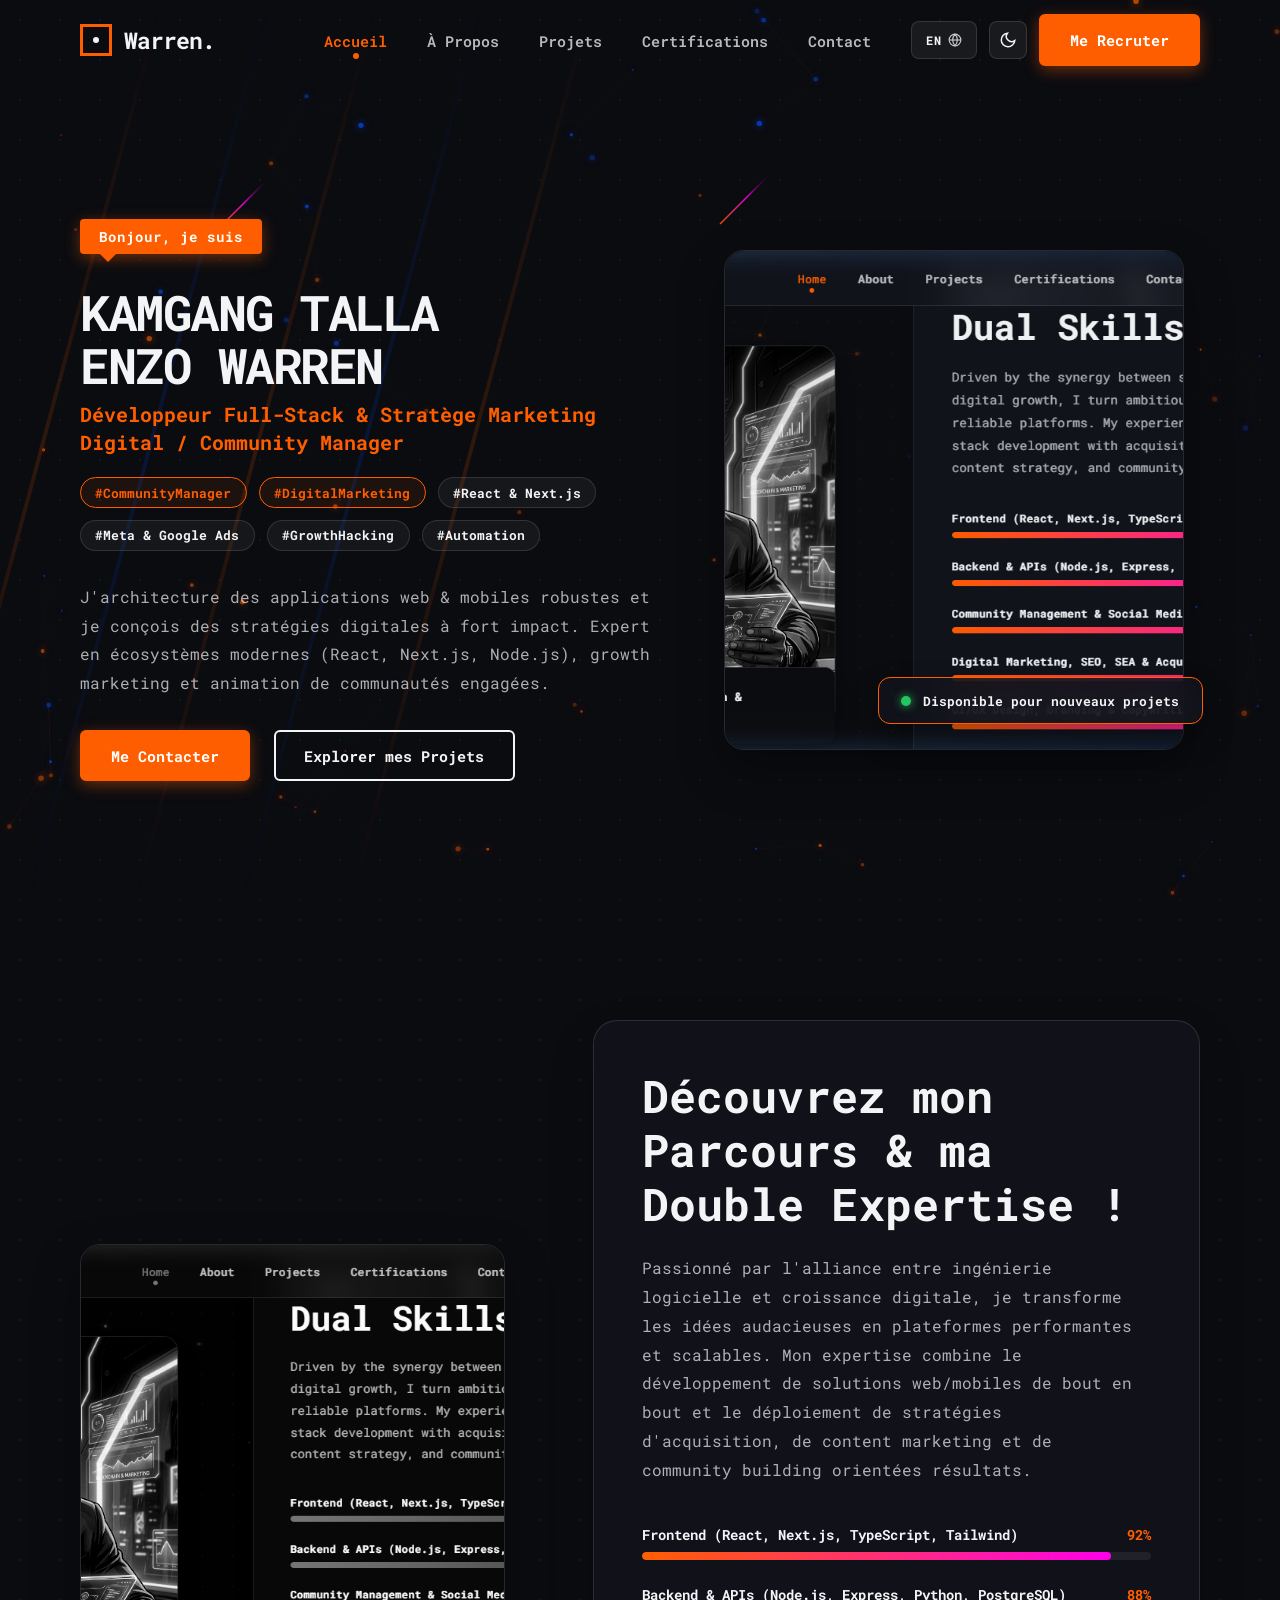
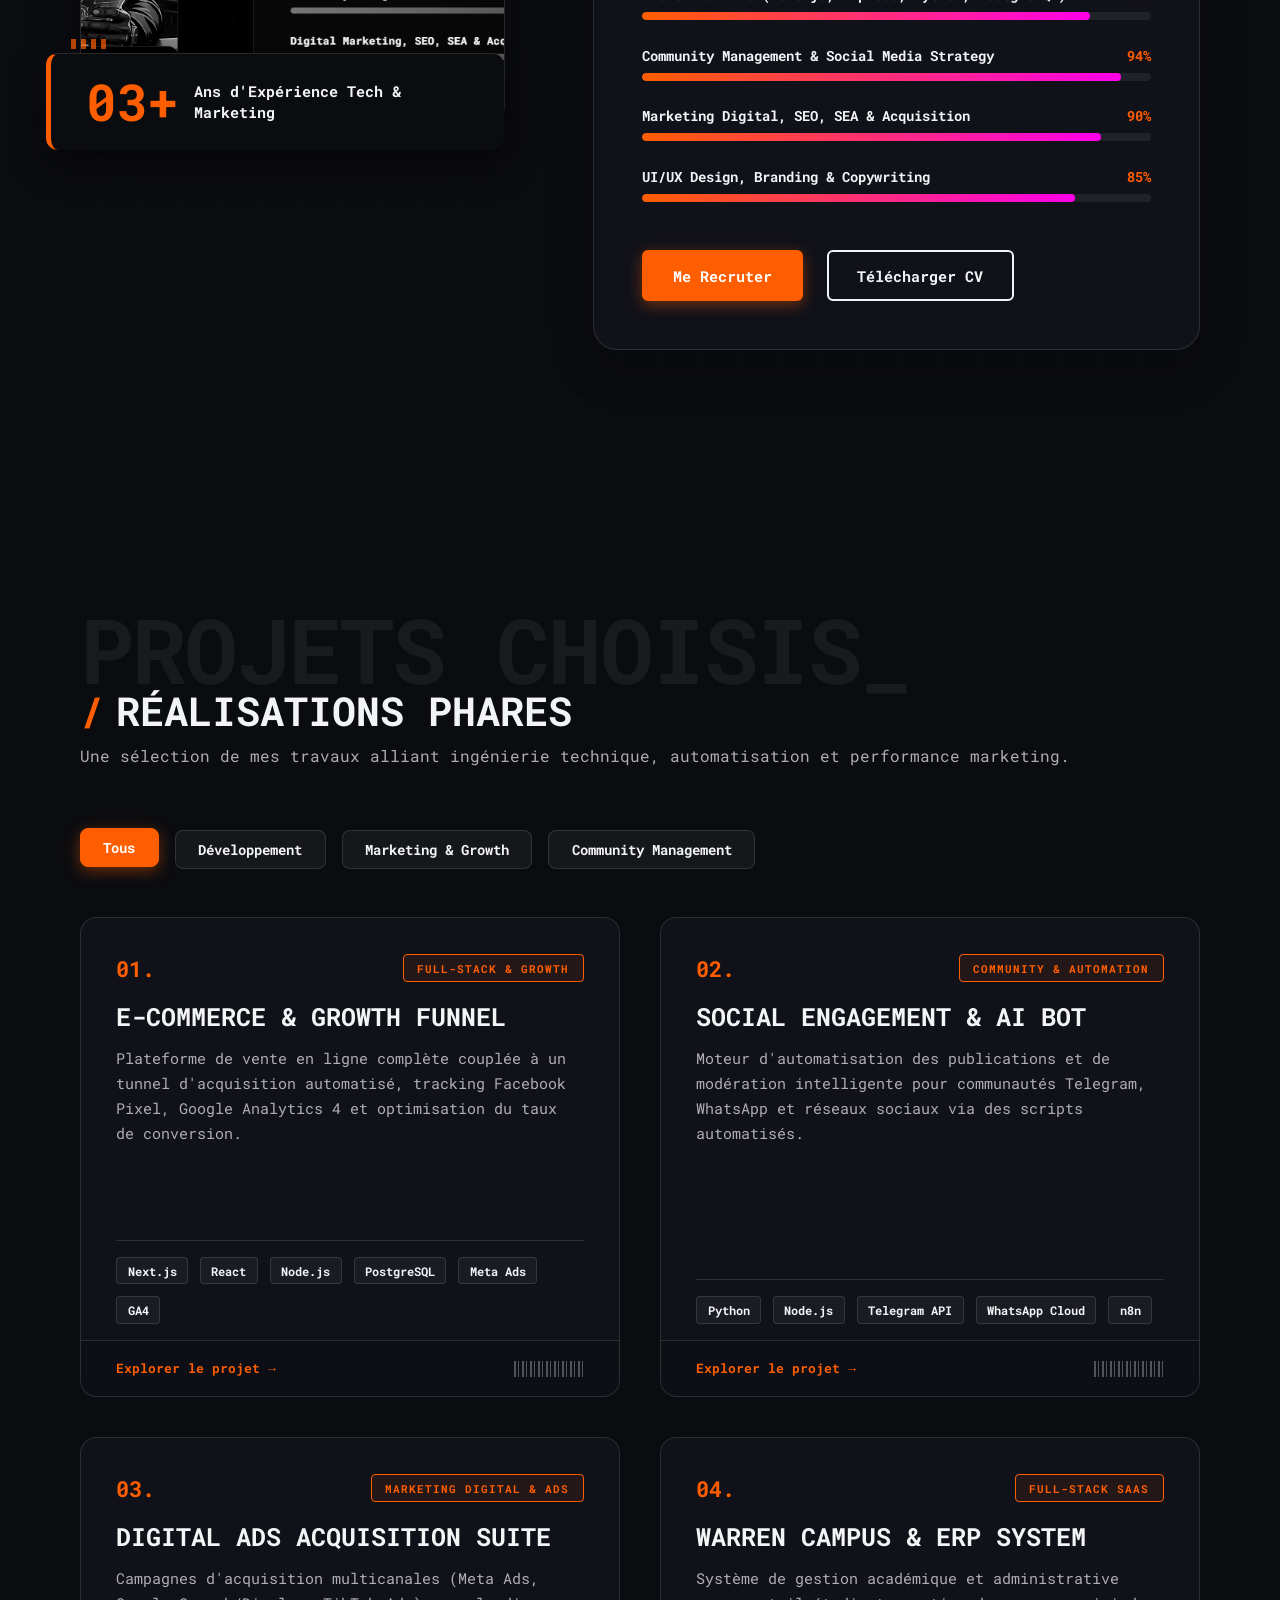
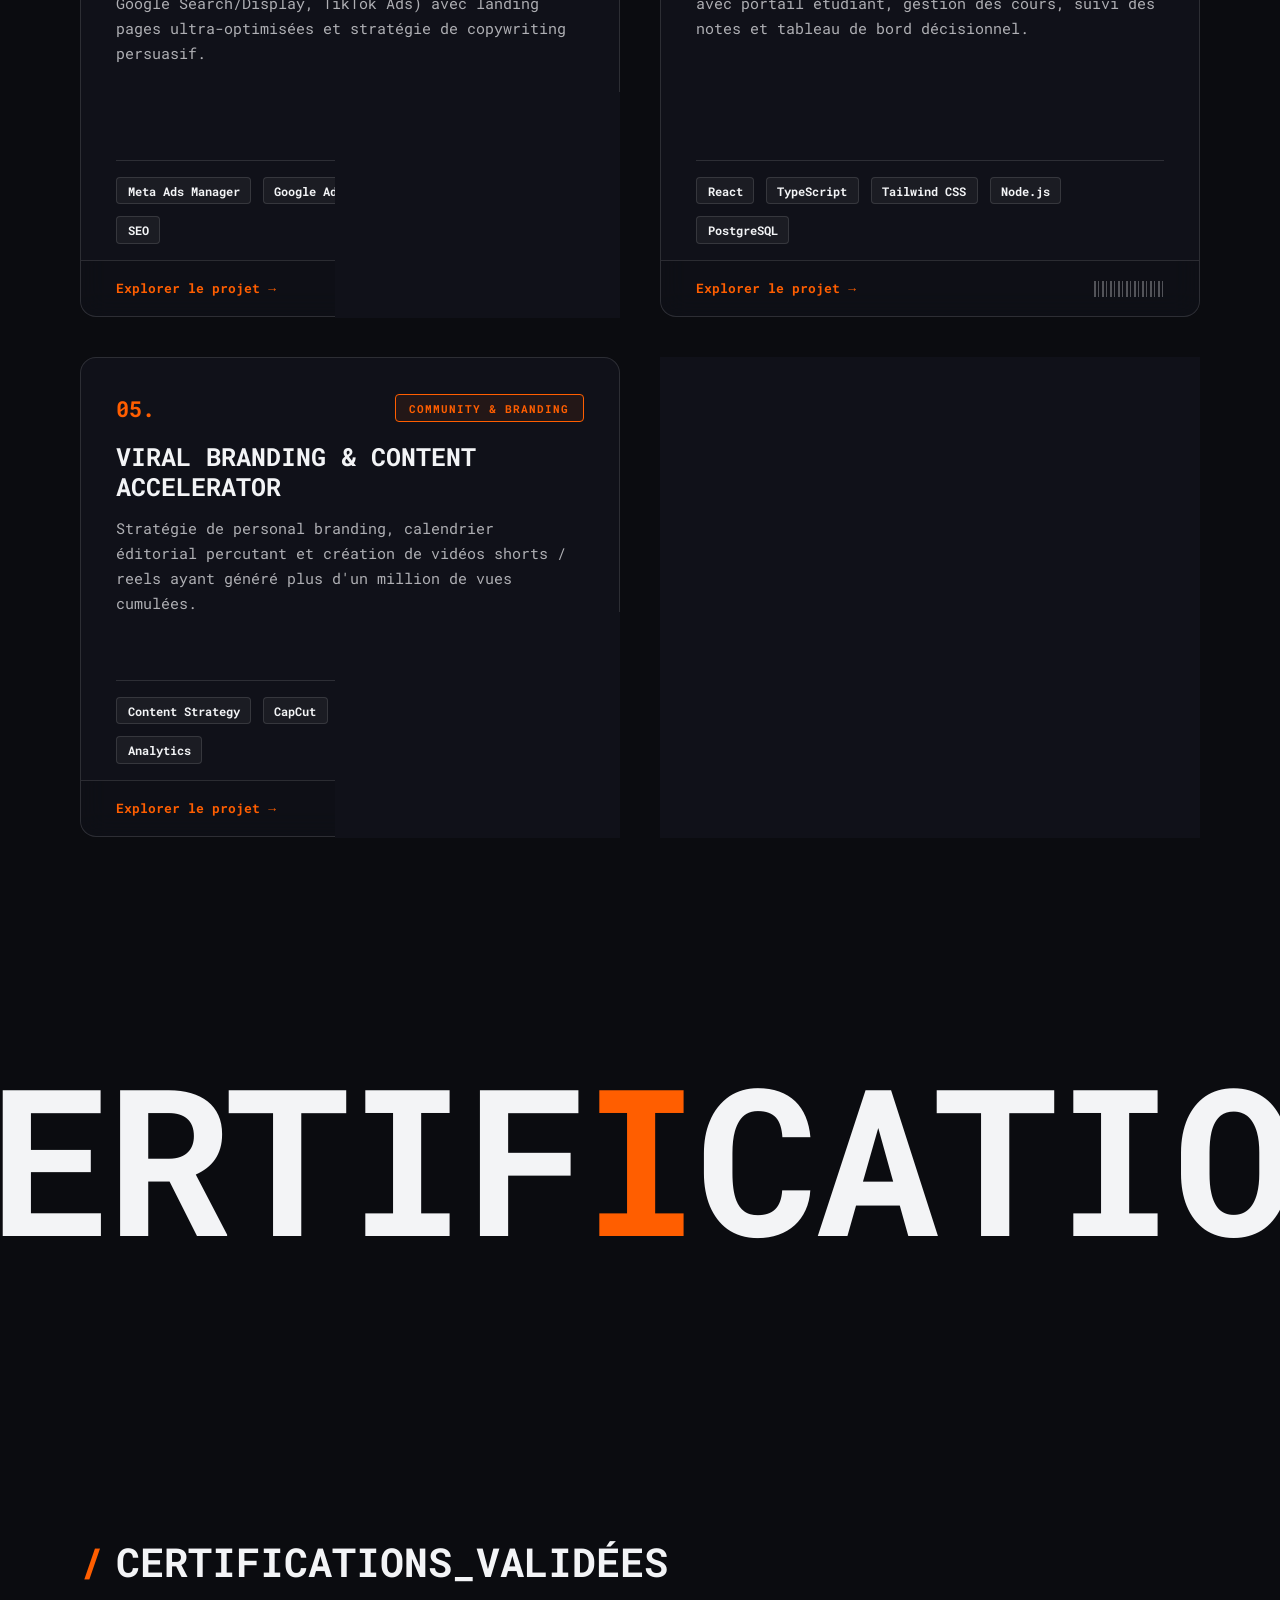
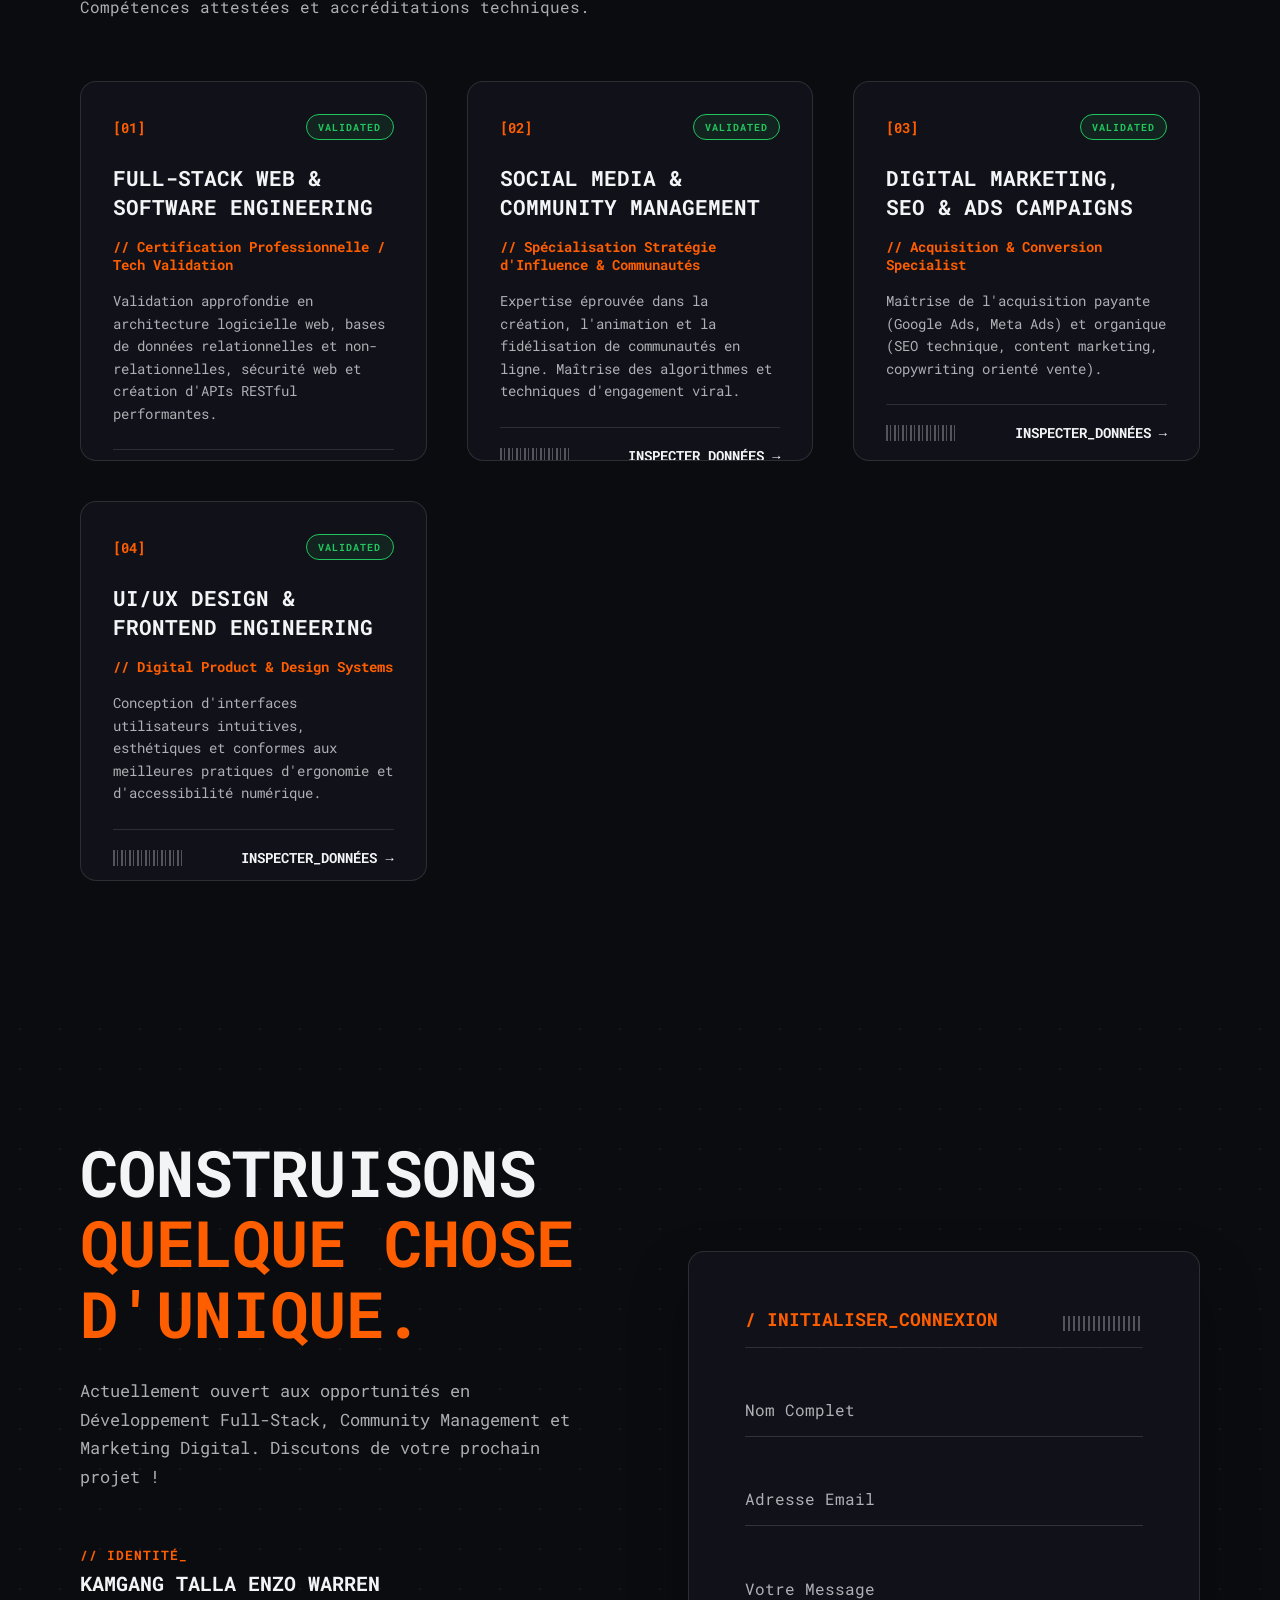
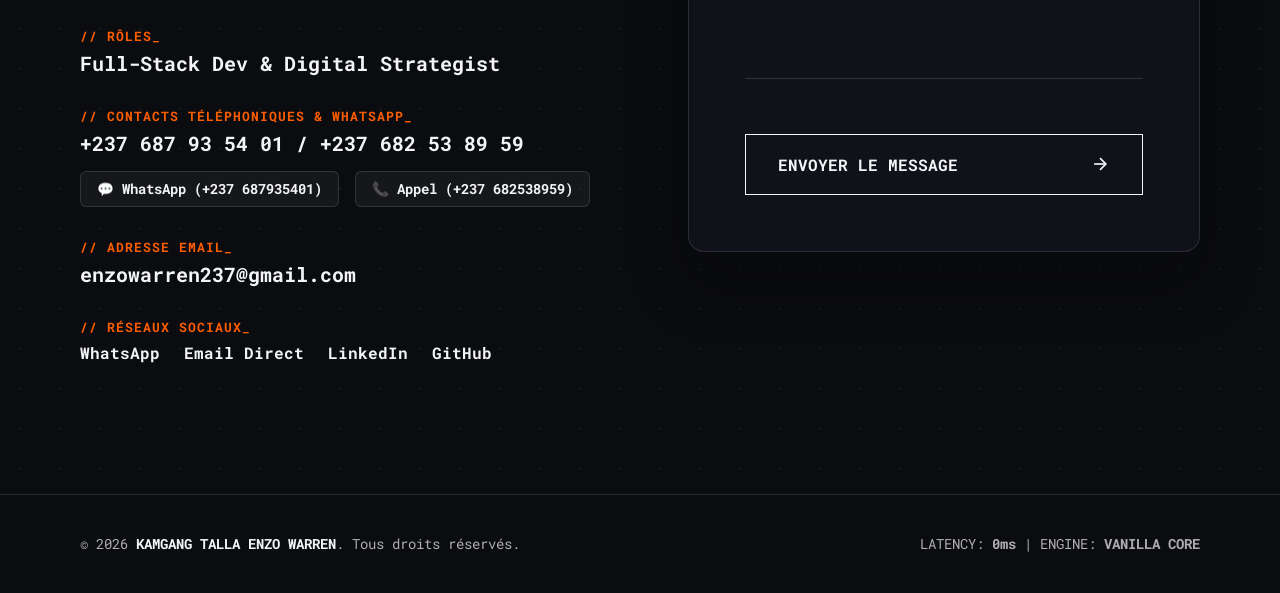
==== index.html @ d520e1b4 "feat: initialisation du portfolio interactif de KAMGANG TALLA ENZO WARREN" ====
<!DOCTYPE html>
<html lang="fr" data-theme="dark">
<head>
  <meta charset="utf-8">
  <meta name="viewport" content="width=device-width, initial-scale=1">
  <!-- Méta-données Principales -->
  <title>KAMGANG TALLA ENZO WARREN | Développeur Full-Stack & Community Manager / Marketing Digital</title>
  <meta name="description" content="Portfolio officiel de KAMGANG TALLA ENZO WARREN : Développeur Full-Stack, Community Manager & Expert Marketing Digital à Douala / Yaoundé, Cameroun. Création d'applications web/mobiles et stratégies de croissance digitale.">
  <meta name="keywords" content="KAMGANG TALLA ENZO WARREN, Enzo Warren, Développeur Full-Stack Cameroun, Community Manager Cameroun, Marketing Digital Douala, React, Next.js, Node.js, Meta Ads, SEO Cameroun">
  <meta name="author" content="KAMGANG TALLA ENZO WARREN">
  <meta name="robots" content="index, follow">
  <link rel="canonical" href="https://kamgang-enzo.vercel.app/">

  <!-- Open Graph / Facebook / LinkedIn / WhatsApp -->
  <meta property="og:type" content="website">
  <meta property="og:url" content="https://kamgang-enzo.vercel.app/">
  <meta property="og:title" content="KAMGANG TALLA ENZO WARREN | Portfolio Numérique Interactif">
  <meta property="og:description" content="Développeur Full-Stack, Community Manager & Expert Marketing Digital. Découvrez mes projets, compétences et contactez-moi directement.">
  <meta property="og:image" content="https://kamgang-enzo.vercel.app/assets/img/enzo-profile.png">
  <meta property="og:image:alt" content="Portrait de KAMGANG TALLA ENZO WARREN">
  <meta property="og:locale" content="fr_FR">
  <meta property="og:locale:alternate" content="en_US">

  <!-- Twitter Cards -->
  <meta name="twitter:card" content="summary_large_image">
  <meta name="twitter:title" content="KAMGANG TALLA ENZO WARREN | Développeur & Stratège Digital">
  <meta name="twitter:description" content="Portfolio interactif : Solutions logicielles modernes, acquisition digitale et gestion de communautés.">
  <meta name="twitter:image" content="https://kamgang-enzo.vercel.app/assets/img/enzo-profile.png">

  <!-- Favicon -->
  <link rel="icon" type="image/png" href="assets/img/enzo-profile.png">

  <!-- Données Structurées JSON-LD pour Google Rich Snippets -->
  <script type="application/ld+json">
  {
    "@context": "https://schema.org",
    "@type": "Person",
    "name": "KAMGANG TALLA ENZO WARREN",
    "alternateName": "Enzo Warren",
    "url": "https://kamgang-enzo.vercel.app/",
    "image": "https://kamgang-enzo.vercel.app/assets/img/enzo-profile.png",
    "jobTitle": "Full-Stack Software Developer, Community Manager & Digital Marketer",
    "email": "mailto:enzowarren237@gmail.com",
    "telephone": ["+237687935401", "+237682538959"],
    "address": {
      "@type": "PostalAddress",
      "addressCountry": "CM"
    },
    "knowsAbout": [
      "Full-Stack Web Development",
      "React",
      "Next.js",
      "Node.js",
      "TypeScript",
      "Community Management",
      "Digital Marketing",
      "Social Media Strategy",
      "SEO & SEA",
      "Meta Ads",
      "Google Ads"
    ]
  }
  </script>

  <!-- Feuilles de styles -->
  <link rel="stylesheet" href="styles.css">
</head>
<body>

  <!-- Canvas d'Aurore et Météores d'Arrière-Plan -->
  <canvas id="meteorCanvas" class="meteor-canvas"></canvas>

  <!-- Navbar Flottante -->
  <nav class="navbar" id="mainNavbar">
    <a href="#hero" class="logo-container" aria-label="Accueil - Enzo Warren">
      <div class="abstract-logo">
        <span class="dot"></span>
      </div>
      <span class="logo-text">Warren.</span>
    </a>

    <!-- Menu Mobile Toggle -->
    <button class="mobile-toggle" id="mobileToggle" aria-label="Basculer le menu mobile">
      <span></span>
      <span></span>
    </button>

    <!-- Contenu Navigation -->
    <div class="nav-content" id="navContent">
      <ul class="nav-links">
        <li><a href="#hero" class="active" data-i18n="nav_home">Accueil</a></li>
        <li><a href="#about" data-i18n="nav_about">À Propos</a></li>
        <li><a href="#projects" data-i18n="nav_projects">Projets</a></li>
        <li><a href="#certs-list" data-i18n="nav_certs">Certifications</a></li>
        <li><a href="#contact" data-i18n="nav_contact">Contact</a></li>
      </ul>

      <div class="nav-controls">
        <!-- Bouton Bascule de Langue -->
        <button id="langToggleBtn" class="ctrl-btn lang-btn" title="Changer de langue / Switch Language" aria-label="Changer de langue">
          <span class="lang-label" id="langLabel">EN</span>
          <span class="lang-icon">
            <svg viewBox="0 0 24 24" width="14" height="14" stroke="currentColor" stroke-width="2" fill="none">
              <circle cx="12" cy="12" r="10"></circle>
              <line x1="2" y1="12" x2="22" y2="12"></line>
              <path d="M12 2a15.3 15.3 0 0 1 4 10 15.3 15.3 0 0 1-4 10 15.3 15.3 0 0 1-4-10 15.3 15.3 0 0 1 4-10z"></path>
            </svg>
          </span>
        </button>

        <!-- Bouton Bascule Thème Dark / Light -->
        <button id="themeToggleBtn" class="ctrl-btn theme-btn" title="Passer en mode clair" aria-label="Basculer le thème">
          <svg viewBox="0 0 24 24" width="18" height="18" stroke="currentColor" stroke-width="2" fill="none">
            <path d="M21 12.79A9 9 0 1 1 11.21 3 7 7 0 0 0 21 12.79z"></path>
          </svg>
        </button>

        <!-- Action Recrutement Rapide -->
        <div class="nav-action">
          <a href="#contact" class="highlight-btn btn-primary" data-i18n="nav_hire_me">Me Recruter</a>
        </div>
      </div>
    </div>
  </nav>

  <!-- SECTION 1 : HERO SECTION -->
  <header id="hero" class="hero-container">
    <div class="digital-grid"></div>
    <div class="stick-repeat">
      <div class="stick"></div>
      <div class="stick"></div>
      <div class="stick"></div>
      <div class="stick"></div>
      <div class="stick"></div>
    </div>

    <div class="left-content-header">
      <span class="welcome-badge animate-item delay-1" data-i18n="hero_badge">Bonjour, je suis</span>
      <h1 class="hero-name animate-item delay-2">KAMGANG TALLA<br>ENZO WARREN</h1>
      <h2 class="main-subtitle animate-item delay-3" data-i18n="hero_subtitle">Développeur Full-Stack & Stratège Marketing Digital / Community Manager</h2>
      
      <div class="specialty-tags animate-item delay-4">
        <span class="specialty-tag highlight">#CommunityManager</span>
        <span class="specialty-tag highlight">#DigitalMarketing</span>
        <span class="specialty-tag">#React & Next.js</span>
        <span class="specialty-tag">#Meta & Google Ads</span>
        <span class="specialty-tag">#GrowthHacking</span>
        <span class="specialty-tag">#Automation</span>
      </div>

      <p class="short-bio animate-item delay-4" data-i18n="hero_bio">
        J'architecture des applications web & mobiles robustes et je conçois des stratégies digitales à fort impact. Expert en écosystèmes modernes (React, Next.js, Node.js), growth marketing et animation de communautés engagées.
      </p>

      <div class="hero-buttons animate-item delay-5">
        <a href="#contact" class="highlight-btn btn-primary" data-i18n="hero_contact_btn">Me Contacter</a>
        <a href="#projects" class="highlight-btn btn-secondary" data-i18n="hero_explore_btn">Explorer mes Projets</a>
      </div>
    </div>

    <!-- Visuel 3D Interactif -->
    <div class="right-content-header animate-item delay-6">
      <div class="image-3d-wrapper" id="heroTiltCard">
        <img src="assets/img/enzo-profile.png?v=2" alt="KAMGANG TALLA ENZO WARREN" class="image-layer">
        <div class="floating-status-card">
          <span class="status-dot-pulse"></span>
          <span class="status-text" data-i18n="hero_status">Disponible pour nouveaux projets</span>
        </div>
      </div>
    </div>
  </header>

  <!-- SECTION 2 : À PROPOS (ABOUT) -->
  <section id="about" class="about-container">
    <div class="digital-grid"></div>
    <div class="about-content-wrapper">
      
      <!-- Colonne Image avec effet Grayscale Hover -->
      <div class="about-image-col animate-left delay-1">
        <div class="image-wrapper">
          <img src="assets/img/enzo-profile.png?v=2" alt="Enzo Warren Portrait" class="grayscale-img">
          <div class="experience-badge hover-float">
            <div class="badge-content">
              <span class="years" data-i18n="exp_badge_years">03+</span>
              <span class="text" data-i18n="exp_badge_text">Ans d'Expérience<br>Tech & Marketing</span>
            </div>
            <div class="badge-decor"></div>
          </div>
        </div>
      </div>

      <!-- Colonne Texte & Compétences -->
      <div class="about-text-col glass-card animate-right delay-2">
        <h2 class="section-title" data-i18n="about_title">Découvrez mon Parcours & ma Double Expertise !</h2>
        <p class="about-description" data-i18n="about_desc">
          Passionné par l'alliance entre ingénierie logicielle et croissance digitale, je transforme les idées audacieuses en plateformes performantes et scalables. Mon expertise combine le développement de solutions web/mobiles de bout en bout et le déploiement de stratégies d'acquisition, de content marketing et de community building orientées résultats.
        </p>

        <!-- Barres de Compétences Dynamiques -->
        <div class="skills-container">
          <div class="skill">
            <div class="skill-info">
              <span class="skill-name" data-i18n="skills_frontend">Frontend (React, Next.js, TypeScript, Tailwind)</span>
              <span class="skill-percent">92%</span>
            </div>
            <div class="progress-bar">
              <div class="progress-fill" data-width="92%"></div>
            </div>
          </div>

          <div class="skill">
            <div class="skill-info">
              <span class="skill-name" data-i18n="skills_backend">Backend & APIs (Node.js, Express, Python, PostgreSQL)</span>
              <span class="skill-percent">88%</span>
            </div>
            <div class="progress-bar">
              <div class="progress-fill" data-width="88%"></div>
            </div>
          </div>

          <div class="skill">
            <div class="skill-info">
              <span class="skill-name" data-i18n="skills_cm">Community Management & Social Media Strategy</span>
              <span class="skill-percent">94%</span>
            </div>
            <div class="progress-bar">
              <div class="progress-fill" data-width="94%"></div>
            </div>
          </div>

          <div class="skill">
            <div class="skill-info">
              <span class="skill-name" data-i18n="skills_marketing">Marketing Digital, SEO, SEA & Acquisition</span>
              <span class="skill-percent">90%</span>
            </div>
            <div class="progress-bar">
              <div class="progress-fill" data-width="90%"></div>
            </div>
          </div>

          <div class="skill">
            <div class="skill-info">
              <span class="skill-name" data-i18n="skills_uiux">UI/UX Design, Branding & Copywriting</span>
              <span class="skill-percent">85%</span>
            </div>
            <div class="progress-bar">
              <div class="progress-fill" data-width="85%"></div>
            </div>
          </div>
        </div>

        <div class="about-buttons">
          <a href="#contact" class="highlight-btn btn-primary" data-i18n="about_hire_btn">Me Recruter</a>
          <a href="mailto:enzowarren237@gmail.com?subject=Demande%20de%20CV%20-%20Enzo%20Warren" class="highlight-btn btn-secondary" data-i18n="about_cv_btn">Demander mon CV</a>
        </div>
      </div>
    </div>
  </section>

  <!-- SECTION 3 : PROJETS SÉLECTIONNÉS (PROJECTS) -->
  <section id="projects" class="projects-section">
    <div class="section-header-block">
      <div class="background-watermark" data-i18n="works_watermark">PROJETS CHOISIS_</div>
      <h2 class="section-tag-heading">
        <span class="slash">/</span> <span data-i18n="works_heading">RÉALISATIONS PHARES</span>
      </h2>
      <p class="section-subtext" data-i18n="works_subtext">
        Une sélection de mes travaux alliant ingénierie technique, automatisation et performance marketing.
      </p>
    </div>

    <!-- Filtres Dynamiques de Projets -->
    <div class="project-filters">
      <button class="filter-btn active" data-filter="all" data-i18n="filter_all">Tous</button>
      <button class="filter-btn" data-filter="dev" data-i18n="filter_dev">Développement</button>
      <button class="filter-btn" data-filter="marketing" data-i18n="filter_marketing">Marketing & Growth</button>
      <button class="filter-btn" data-filter="cm" data-i18n="filter_cm">Community Management</button>
    </div>

    <!-- Grille de Cartes de Projets (Générée par script.js) -->
    <div class="projects-grid" id="projectsGrid"></div>
  </section>

  <!-- SECTION 4 : TRANSITION ZOOM SVG -->
  <div class="certifications-intro">
    <svg viewBox="0 0 1000 200" preserveAspectRatio="xMidYMid meet" xmlns="http://www.w3.org/2000/svg" class="zoom-svg">
      <g dominant-baseline="middle" class="svg-text">
        <text x="470" y="100" text-anchor="end">CERTIF</text>
        <text x="500" y="100" text-anchor="middle" class="orange-letter">I</text>
        <text x="530" y="100" text-anchor="start">CATIONS</text>
      </g>
    </svg>
  </div>

  <!-- SECTION 5 : CERTIFICATIONS & VALIDATIONS -->
  <section id="certs-list" class="certs-wrapper">
    <div class="certs-container">
      <header class="certs-header">
        <h2 class="section-tag-heading">
          <span class="slash" data-i18n="certs_slash">/</span> <span data-i18n="certs_heading">CERTIFICATIONS_VALIDÉES</span>
        </h2>
        <p class="section-subtext" data-i18n="certs_subtext">
          Compétences attestées et accréditations techniques.
        </p>
      </header>

      <!-- Grille de Certifications (Générée par script.js) -->
      <div class="certs-grid" id="certsGrid"></div>
    </div>
  </section>

  <!-- SECTION 6 : CONTACT -->
  <section id="contact" class="contact-wrapper">
    <div class="digital-grid"></div>
    <div class="contact-content">
      
      <!-- Coordonnées d'Enzo Warren -->
      <div class="contact-info animate-left">
        <h2 class="contact-title" data-i18n="contact_title">
          CONSTRUISONS<br><span class="accent-text">QUELQUE CHOSE D'UNIQUE.</span>
        </h2>
        <p class="contact-desc" data-i18n="contact_desc">
          Actuellement ouvert aux opportunités en Développement Full-Stack, Community Management et Marketing Digital. Discutons de votre prochain projet !
        </p>

        <div class="info-grid">
          <div class="info-block">
            <span class="info-label">// IDENTITÉ_</span>
            <span class="info-value" data-i18n="contact_identity">KAMGANG TALLA ENZO WARREN</span>
          </div>

          <div class="info-block">
            <span class="info-label">// RÔLES_</span>
            <span class="info-value" data-i18n="contact_role">Full-Stack Dev & Digital Strategist</span>
          </div>

          <div class="info-block">
            <span class="info-label">// CONTACTS TÉLÉPHONIQUES & WHATSAPP_</span>
            <span class="info-value">+237 687 93 54 01 / +237 682 53 89 59</span>
            <div class="phone-action-links">
              <a href="https://wa.me/237687935401?text=Bonjour%20Enzo%20Warren,%20je%20vous%20contacte%20depuis%20votre%20portfolio" target="_blank" class="phone-link-btn whatsapp-btn">
                <span>💬 WhatsApp (+237 687935401)</span>
              </a>
              <a href="tel:+237682538959" class="phone-link-btn">
                <span>📞 Appel (+237 682538959)</span>
              </a>
            </div>
          </div>

          <div class="info-block">
            <span class="info-label">// ADRESSE EMAIL_</span>
            <span class="info-value">
              <a href="mailto:enzowarren237@gmail.com" class="mail-link">enzowarren237@gmail.com</a>
            </span>
          </div>

          <div class="info-block">
            <span class="info-label">// RÉSEAUX SOCIAUX_</span>
            <div class="social-links">
              <a href="https://wa.me/237687935401" target="_blank" rel="noopener noreferrer">WhatsApp</a>
              <a href="mailto:enzowarren237@gmail.com" target="_blank" rel="noopener noreferrer">Email Direct</a>
              <a href="https://linkedin.com" target="_blank" rel="noopener noreferrer">LinkedIn</a>
              <a href="https://github.com" target="_blank" rel="noopener noreferrer">GitHub</a>
            </div>
          </div>
        </div>
      </div>

      <!-- Formulaire Cyberpunk Haute Précision -->
      <div class="contact-form-container animate-right">
        <form id="contactForm" class="glass-form" novalidate>
          <div class="form-header">
            <h3 data-i18n="form_heading">/ INITIALISER_CONNEXION</h3>
            <div class="barcode"></div>
          </div>

          <div class="input-group">
            <input type="text" id="userName" required placeholder=" " autocomplete="off">
            <label for="userName" data-i18n="form_name_label">Nom Complet</label>
            <div class="input-border"></div>
          </div>

          <div class="input-group">
            <input type="email" id="userEmail" required placeholder=" " autocomplete="off">
            <label for="userEmail" data-i18n="form_email_label">Adresse Email</label>
            <div class="input-border"></div>
          </div>

          <div class="input-group">
            <textarea id="userMsg" required placeholder=" " rows="4"></textarea>
            <label for="userMsg" data-i18n="form_message_label">Votre Message</label>
            <div class="input-border"></div>
          </div>

          <button type="submit" class="submit-btn">
            <span data-i18n="form_submit">ENVOYER LE MESSAGE</span>
            <svg viewBox="0 0 24 24" width="20" height="20" stroke="currentColor" stroke-width="2" fill="none">
              <line x1="5" y1="12" x2="19" y2="12"></line>
              <polyline points="12 5 19 12 12 19"></polyline>
            </svg>
          </button>
        </form>

        <!-- Vue de succès après soumission -->
        <div id="contactSuccess" class="success-view glass-card">
          <div class="success-icon">
            <svg viewBox="0 0 24 24" width="36" height="36" stroke="currentColor" stroke-width="3" fill="none">
              <polyline points="20 6 9 17 4 12"></polyline>
            </svg>
          </div>
          <h3 class="success-title" data-i18n="success_title">MESSAGE TRANSMIS !</h3>
          <p class="success-desc" data-i18n="success_desc">
            Merci ! Enzo Warren a bien reçu votre transmission. Je reviens vers vous dans les plus brefs délais.
          </p>
          <button id="resetFormBtn" class="reset-btn" data-i18n="success_reset">Envoyer un autre message</button>
        </div>
      </div>
    </div>
  </section>

  <!-- FOOTER -->
  <footer>
    <div class="footer-copy">
      © <span id="currentYear">2026</span> <strong>KAMGANG TALLA ENZO WARREN</strong>. <span data-i18n="footer_rights">Tous droits réservés.</span>
    </div>
    <div class="footer-status">
      <span>LATENCY: <strong>0ms</strong></span> | 
      <span>ENGINE: <strong>VANILLA CORE</strong></span>
    </div>
  </footer>

  <!-- MODALE PROJET -->
  <div id="projectModalOverlay" class="modal-overlay">
    <div id="projectModalContent" class="project-modal-panel"></div>
  </div>

  <!-- DRAWER CERTIFICATION -->
  <div id="drawerOverlay" class="modal-overlay"></div>
  <aside id="certDrawer" class="drawer-panel"></aside>

  <!-- Script Principal -->
  <script src="script.js"></script>
</body>
</html>
---- styles.css ----
@import url('https://fonts.googleapis.com/css2?family=Roboto+Mono:ital,wght@0,300;0,400;0,500;0,600;0,700;0,800;0,900;1,400;1,700&display=swap');

:root {
  --bg-color: #0b0c10;
  --text-color: #f3f4f6;
  --text-muted: rgba(243, 244, 246, 0.7);
  --glass-bg: rgba(18, 20, 29, 0.78);
  --glass-border: rgba(255, 255, 255, 0.12);
  --accent-color: #ff5e00;
  --accent-glow: rgba(255, 94, 0, 0.4);
  --secondary-color: #0051ff;
  --secondary-glow: rgba(0, 81, 255, 0.35);
  --neon-pink: #ff00ea;
  --card-bg: rgba(24, 27, 40, 0.75);
  --theme-transition: background-color 0.35s ease, color 0.35s ease, border-color 0.35s ease;
  --theme-invert: 1;
}

[data-theme="light"] {
  --bg-color: #ffffff;
  --text-color: #121316;
  --text-muted: rgba(18, 19, 22, 0.75);
  --glass-bg: rgba(255, 255, 255, 0.82);
  --glass-border: rgba(0, 0, 0, 0.1);
  --accent-color: #ff5e00;
  --accent-glow: rgba(255, 94, 0, 0.25);
  --secondary-color: #0051ff;
  --secondary-glow: rgba(0, 81, 255, 0.2);
  --neon-pink: #ff00ea;
  --card-bg: rgba(245, 246, 250, 0.85);
  --theme-invert: 0;
}

*, *::before, *::after {
  box-sizing: border-box;
  margin: 0;
  padding: 0;
  font-family: 'Roboto Mono', monospace;
}

html {
  scroll-behavior: smooth;
  overflow-x: hidden;
}

body {
  background-color: var(--bg-color);
  color: var(--text-color);
  transition: var(--theme-transition);
  overflow-x: hidden;
  position: relative;
  min-height: 100vh;
}

/* Background Effects */
.meteor-canvas {
  position: fixed;
  top: 0;
  left: 0;
  width: 100%;
  height: 100%;
  z-index: -2;
  pointer-events: none;
  opacity: 0.85;
}

.digital-grid {
  position: absolute;
  top: 0;
  left: 0;
  width: 100%;
  height: 100%;
  background-image: radial-gradient(var(--text-color) 1px, transparent 1px);
  background-size: 40px 40px;
  opacity: 0.05;
  z-index: -1;
  pointer-events: none;
  animation: bgMove 20s linear infinite;
}

@keyframes bgMove {
  0% { background-position: 0 0; }
  100% { background-position: 40px 40px; }
}

.stick-repeat {
  position: absolute;
  top: 0;
  left: -5%;
  width: 50%;
  height: 100%;
  display: flex;
  justify-content: space-evenly;
  z-index: -1;
  opacity: 0.15;
  transform: skew(-15deg);
  pointer-events: none;
}

.stick {
  width: 4px;
  height: 100%;
  border-radius: 50px;
  animation: pulseHeight 3s ease-in-out infinite alternate;
}

.stick:nth-child(odd) {
  background: linear-gradient(to bottom, transparent, var(--accent-color), transparent);
  animation-delay: 0.5s;
}

.stick:nth-child(2n) {
  background: linear-gradient(to bottom, transparent, var(--secondary-color), transparent);
  animation-delay: 1s;
}

@keyframes pulseHeight {
  0% { transform: scaleY(0.7); opacity: 0.4; }
  100% { transform: scaleY(1.2); opacity: 1; }
}

/* Header & Navbar */
.navbar {
  position: fixed;
  top: 0;
  left: 0;
  width: 100%;
  height: 80px;
  display: flex;
  justify-content: space-between;
  align-items: center;
  padding: 0 5rem;
  z-index: 1000;
  background-color: transparent;
  transition: transform 0.4s cubic-bezier(0.2, 0.8, 0.2, 1), background-color 0.3s ease, height 0.3s ease, border-color 0.3s ease;
}

.navbar.scrolled {
  background-color: var(--glass-bg);
  backdrop-filter: blur(20px);
  -webkit-backdrop-filter: blur(20px);
  border-bottom: 1px solid var(--glass-border);
  height: 70px;
}

/* Logo */
.logo-container {
  display: flex;
  align-items: center;
  gap: 12px;
  cursor: pointer;
  text-decoration: none;
}

.abstract-logo {
  width: 32px;
  height: 32px;
  border: 3px solid var(--accent-color);
  display: flex;
  justify-content: center;
  align-items: center;
  animation: continuousSpin 10s linear infinite;
  transition: all 0.3s ease;
}

.logo-container:hover .abstract-logo {
  animation: continuousSpin 2s linear infinite;
  box-shadow: 0 0 14px var(--accent-color), inset 0 0 6px var(--accent-color);
}

.abstract-logo .dot {
  width: 6px;
  height: 6px;
  background-color: var(--text-color);
  border-radius: 50%;
  animation: dotPulse 2s ease-in-out infinite;
  transition: all 0.3s ease;
}

.logo-container:hover .dot {
  background-color: var(--accent-color);
}

.logo-text {
  font-size: 1.45rem;
  font-weight: 800;
  color: var(--text-color);
  letter-spacing: -1px;
  transition: color 0.3s ease;
}

.logo-container:hover .logo-text {
  color: var(--accent-color);
}

@keyframes continuousSpin {
  0% { transform: rotate(45deg); }
  100% { transform: rotate(405deg); }
}

@keyframes dotPulse {
  0%, 100% { transform: scale(1); box-shadow: 0 0 0 transparent; }
  50% { transform: scale(1.4); box-shadow: 0 0 8px var(--text-color); }
}

/* Nav Content */
.nav-content {
  display: flex;
  align-items: center;
  gap: 2.5rem;
}

.nav-links {
  display: flex;
  list-style: none;
  gap: 2.5rem;
  margin: 0;
  padding: 0;
}

.nav-links li a {
  font-size: 0.95rem;
  font-weight: 600;
  color: var(--text-color);
  opacity: 0.75;
  text-decoration: none;
  cursor: pointer;
  transition: all 0.3s ease;
  position: relative;
}

.nav-links li a:hover,
.nav-links li a.active {
  opacity: 1;
  color: var(--accent-color);
}

.nav-links li a.active::after {
  content: "";
  position: absolute;
  bottom: -8px;
  left: 50%;
  transform: translateX(-50%);
  width: 6px;
  height: 6px;
  background-color: var(--accent-color);
  border-radius: 50%;
}

.nav-controls {
  display: flex;
  align-items: center;
  gap: 0.75rem;
}

.ctrl-btn {
  display: flex;
  align-items: center;
  justify-content: center;
  gap: 0.4rem;
  height: 38px;
  padding: 0 0.9rem;
  background: rgba(128, 128, 128, 0.12);
  border: 1px solid var(--glass-border);
  border-radius: 8px;
  color: var(--text-color);
  cursor: pointer;
  font-family: 'Roboto Mono', monospace;
  font-size: 0.8rem;
  font-weight: 700;
  letter-spacing: 0.5px;
  transition: background 0.25s ease, border-color 0.25s ease, color 0.25s ease, transform 0.2s ease;
}

.ctrl-btn:hover {
  background: rgba(255, 94, 0, 0.15);
  border-color: var(--accent-color);
  color: var(--accent-color);
  transform: translateY(-1px);
}

.theme-btn {
  width: 38px;
  padding: 0;
}

.theme-btn svg {
  transition: transform 0.4s cubic-bezier(0.34, 1.56, 0.64, 1);
}

.theme-btn:hover svg {
  transform: rotate(25deg) scale(1.15);
  color: var(--accent-color);
}

.lang-btn {
  gap: 0.35rem;
}

.lang-label {
  font-size: 0.75rem;
  font-weight: 800;
  letter-spacing: 1px;
}

.lang-icon {
  display: flex;
  align-items: center;
  opacity: 0.8;
}

.lang-btn:hover .lang-icon {
  animation: globeSpin 1s linear infinite;
  opacity: 1;
}

@keyframes globeSpin {
  0% { transform: rotateY(0deg); }
  100% { transform: rotateY(360deg); }
}

/* Mobile Toggle */
.mobile-toggle {
  display: none;
  flex-direction: column;
  justify-content: center;
  align-items: flex-end;
  gap: 6px;
  width: 45px;
  height: 45px;
  background: rgba(255, 255, 255, 0.08);
  border: 1px solid var(--glass-border);
  border-radius: 50%;
  cursor: pointer;
  z-index: 1001;
  backdrop-filter: blur(10px);
  -webkit-backdrop-filter: blur(10px);
  padding: 0 10px;
}

.mobile-toggle span {
  height: 2px;
  background-color: var(--text-color);
  border-radius: 4px;
  transition: transform 0.4s cubic-bezier(0.68, -0.55, 0.265, 1.55), width 0.3s ease;
}

.mobile-toggle span:nth-child(1) { width: 100%; }
.mobile-toggle span:nth-child(2) { width: 60%; }
.mobile-toggle:hover span:nth-child(2) { width: 100%; }

.mobile-toggle.active span:nth-child(1) {
  transform: translateY(4px) rotate(45deg);
}

.mobile-toggle.active span:nth-child(2) {
  width: 100%;
  transform: translateY(-4px) rotate(-45deg);
}

/* Buttons */
.highlight-btn {
  position: relative;
  overflow: hidden;
  padding: 0.85rem 1.8rem;
  border-radius: 6px;
  font-size: 0.95rem;
  font-weight: 700;
  cursor: pointer;
  transition: all 0.3s ease;
  z-index: 1;
  text-decoration: none;
  display: inline-flex;
  align-items: center;
  justify-content: center;
  gap: 0.6rem;
}

.btn-primary {
  background-color: var(--accent-color);
  color: #ffffff !important;
  border: 2px solid var(--accent-color);
  box-shadow: 0 4px 15px var(--accent-glow);
}

.btn-primary:hover {
  background-color: transparent;
  color: var(--accent-color) !important;
  transform: translateY(-3px);
  box-shadow: 0 10px 25px var(--accent-glow);
}

.btn-secondary {
  background-color: transparent;
  color: var(--text-color) !important;
  border: 2px solid var(--text-color);
}

.btn-secondary:hover {
  background-color: var(--text-color);
  color: var(--bg-color) !important;
  transform: translateY(-3px);
  box-shadow: 0 10px 20px rgba(0, 0, 0, 0.2);
}

.highlight-btn::before {
  content: "";
  position: absolute;
  top: 0;
  left: -120%;
  width: 45%;
  height: 100%;
  background: linear-gradient(to right, transparent, rgba(255, 255, 255, 0.4), transparent);
  transform: skew(-25deg);
  z-index: -1;
  animation: autoShimmer 2s cubic-bezier(0.2, 0.8, 0.2, 1) 1s;
}

.highlight-btn:hover::before {
  animation: hoverShimmer 0.7s ease-in-out;
}

@keyframes autoShimmer {
  0% { left: -120%; }
  100% { left: 160%; }
}

@keyframes hoverShimmer {
  0% { left: -120%; }
  100% { left: 160%; }
}

/* Hero Section & Animations */
.animate-item {
  opacity: 0;
  transform: translateY(40px);
  transition: opacity 0.8s cubic-bezier(0.2, 0.8, 0.2, 1), transform 0.8s cubic-bezier(0.2, 0.8, 0.2, 1);
}

.hero-container.is-visible .animate-item {
  opacity: 1;
  transform: translateY(0);
}

.delay-1 { transition-delay: 0.1s; }
.delay-2 { transition-delay: 0.2s; }
.delay-3 { transition-delay: 0.3s; }
.delay-4 { transition-delay: 0.4s; }
.delay-5 { transition-delay: 0.5s; }
.delay-6 { transition-delay: 0.6s; }

/* Entrées bilatérales pour About & Contact */
.animate-left {
  opacity: 0;
  transform: translate(-70px) rotateY(-8deg);
  transition: all 1s cubic-bezier(0.2, 0.8, 0.2, 1);
  will-change: transform, opacity;
}

.animate-right {
  opacity: 0;
  transform: translate(70px) rotateY(8deg);
  transition: all 1s cubic-bezier(0.2, 0.8, 0.2, 1);
  will-change: transform, opacity;
}

.is-visible .animate-left,
.is-visible .animate-right,
.animate-left.is-visible,
.animate-right.is-visible {
  opacity: 1;
  transform: translate(0) rotateY(0);
}

.badge-decor {
  position: absolute;
  top: -15px;
  left: 20px;
  width: 40px;
  height: 10px;
  background-image: linear-gradient(90deg, var(--accent-color) 50%, transparent 50%);
  background-size: 10px 100%;
  opacity: 0.7;
}

.hero-container {
  position: relative;
  width: 100%;
  min-height: 100vh;
  display: flex;
  justify-content: space-between;
  align-items: center;
  padding: 0 5rem;
  background-color: transparent;
  gap: 2rem;
  overflow: hidden;
  padding-top: 100px;
}

.left-content-header {
  position: relative;
  display: flex;
  flex-direction: column;
  justify-content: center;
  align-items: flex-start;
  width: 52%;
  z-index: 10;
}

.welcome-badge {
  background-color: var(--accent-color);
  color: #fff;
  padding: 0.5rem 1.2rem;
  display: inline-block;
  position: relative;
  margin-bottom: 1.5rem;
  border-radius: 4px;
  font-weight: 700;
  font-size: 0.9rem;
  letter-spacing: 1px;
  box-shadow: 0 4px 15px var(--accent-glow);
}

.welcome-badge::after {
  content: "";
  position: absolute;
  left: 20px;
  bottom: -8px;
  border-left: 8px solid transparent;
  border-right: 8px solid transparent;
  border-top: 8px solid var(--accent-color);
}

.hero-name {
  font-size: clamp(2.2rem, 3.8vw, 3.6rem);
  font-weight: 900;
  margin: 0.5rem 0;
  line-height: 1.1;
  color: var(--text-color);
  letter-spacing: -1.5px;
}

.main-subtitle {
  font-size: clamp(1.05rem, 1.6vw, 1.35rem);
  color: var(--accent-color);
  font-weight: 700;
  margin-bottom: 1.2rem;
  line-height: 1.4;
}

.short-bio {
  color: var(--text-muted);
  line-height: 1.8;
  font-size: 1rem;
  margin-bottom: 2rem;
  max-width: 620px;
}

.specialty-tags {
  display: flex;
  flex-wrap: wrap;
  gap: 0.75rem;
  margin-bottom: 2rem;
}

.specialty-tag {
  font-size: 0.8rem;
  font-weight: 700;
  padding: 0.4rem 0.9rem;
  border-radius: 20px;
  background: rgba(128, 128, 128, 0.1);
  border: 1px solid var(--glass-border);
  color: var(--text-color);
}

.specialty-tag.highlight {
  border-color: var(--accent-color);
  color: var(--accent-color);
  background: rgba(255, 94, 0, 0.08);
}

.hero-buttons {
  display: flex;
  gap: 1.5rem;
  flex-wrap: wrap;
}

/* Hero Right 3D Visual */
.right-content-header {
  width: 44%;
  display: flex;
  justify-content: center;
  perspective: 1200px;
  z-index: 10;
}

.image-3d-wrapper {
  width: 100%;
  max-width: 460px;
  height: 500px;
  position: relative;
  transform-style: preserve-3d;
  transition: transform 0.5s cubic-bezier(0.25, 0.8, 0.25, 1), box-shadow 0.5s ease;
  border-radius: 20px;
  box-shadow: 0 20px 45px rgba(0, 0, 0, 0.35);
  border: 1px solid var(--glass-border);
  cursor: pointer;
}

.image-layer {
  width: 100%;
  height: 100%;
  object-fit: cover;
  border-radius: 20px;
  position: absolute;
  top: 0;
  left: 0;
}

.image-3d-wrapper::after {
  content: "";
  position: absolute;
  top: 0;
  left: 0;
  width: 100%;
  height: 100%;
  border-radius: 20px;
  background: linear-gradient(135deg, rgba(255, 255, 255, 0.2) 0%, transparent 60%);
  opacity: 0;
  transition: opacity 0.5s ease;
  pointer-events: none;
}

.image-3d-wrapper:hover {
  transform: rotateX(8deg) rotateY(-12deg) scale3d(1.04, 1.04, 1.04);
  box-shadow: 25px 35px 50px rgba(0, 0, 0, 0.45);
}

.image-3d-wrapper:hover::after {
  opacity: 1;
}

/* Floating Status Tag */
.floating-status-card {
  position: absolute;
  bottom: 25px;
  right: -20px;
  background: var(--glass-bg);
  backdrop-filter: blur(16px);
  -webkit-backdrop-filter: blur(16px);
  border: 1px solid var(--accent-color);
  padding: 0.9rem 1.4rem;
  border-radius: 12px;
  box-shadow: 0 15px 30px rgba(0, 0, 0, 0.3);
  display: flex;
  align-items: center;
  gap: 0.75rem;
  z-index: 12;
  animation: floatCard 4s ease-in-out infinite alternate;
}

@keyframes floatCard {
  0% { transform: translateY(0); }
  100% { transform: translateY(-10px); }
}

.status-dot-pulse {
  width: 10px;
  height: 10px;
  background-color: #22c55e;
  border-radius: 50%;
  box-shadow: 0 0 10px #22c55e;
  animation: livePulse 2s infinite;
}

@keyframes livePulse {
  0% { transform: scale(0.9); box-shadow: 0 0 0 0 rgba(34, 197, 94, 0.7); }
  70% { transform: scale(1.1); box-shadow: 0 0 0 8px rgba(34, 197, 94, 0); }
  100% { transform: scale(0.9); box-shadow: 0 0 0 0 rgba(34, 197, 94, 0); }
}

.status-text {
  font-size: 0.8rem;
  font-weight: 700;
  color: var(--text-color);
}

/* About Section */
.about-container {
  width: 100%;
  min-height: 100vh;
  padding: 120px 5rem;
  background-color: transparent;
  display: flex;
  align-items: center;
  justify-content: center;
  position: relative;
  overflow: hidden;
}

.about-content-wrapper {
  display: flex;
  gap: 5.5rem;
  width: 100%;
  max-width: 1300px;
  align-items: center;
  z-index: 10;
}

.about-image-col {
  flex: 1;
  position: relative;
  display: flex;
  justify-content: center;
  perspective: 1000px;
}

.image-wrapper {
  position: relative;
  border-radius: 20px;
  display: inline-block;
  box-shadow: 0 20px 45px rgba(0, 0, 0, 0.35);
  border: 1px solid var(--glass-border);
}

.grayscale-img {
  width: 100%;
  max-width: 440px;
  height: 480px;
  object-fit: cover;
  border-radius: 20px;
  filter: grayscale(100%) contrast(1.1);
  transition: filter 0.6s ease, transform 0.6s ease;
  display: block;
}

.image-wrapper:hover .grayscale-img {
  filter: grayscale(0%) contrast(1.05);
  transform: scale(1.02);
}

.experience-badge {
  position: absolute;
  bottom: -25px;
  left: -35px;
  background-color: var(--bg-color);
  padding: 1.4rem 2.2rem;
  border-radius: 12px;
  display: flex;
  align-items: center;
  gap: 1.2rem;
  box-shadow: 0 15px 35px rgba(0, 0, 0, 0.4);
  border-left: 5px solid var(--accent-color);
  border-top: 1px solid var(--glass-border);
  z-index: 2;
  transition: transform 0.4s cubic-bezier(0.175, 0.885, 0.32, 1.275), box-shadow 0.4s ease;
}

.experience-badge:hover {
  transform: translateY(-8px) scale(1.04);
  box-shadow: 0 25px 45px var(--accent-glow);
}

.badge-content {
  display: flex;
  align-items: center;
  gap: 15px;
}

.badge-content .years {
  font-size: 3.2rem;
  font-weight: 900;
  color: var(--accent-color);
  line-height: 1;
}

.badge-content .text {
  font-size: 0.95rem;
  color: var(--text-color);
  font-weight: 700;
  line-height: 1.4;
}

/* About Text Card */
.about-text-col {
  flex: 1.2;
  display: flex;
  flex-direction: column;
  justify-content: center;
}

.glass-card {
  background: var(--glass-bg);
  backdrop-filter: blur(16px);
  -webkit-backdrop-filter: blur(16px);
  border: 1px solid var(--glass-border);
  border-radius: 24px;
  padding: 3rem;
  box-shadow: 0 20px 45px rgba(0, 0, 0, 0.2);
}

.section-title {
  font-size: clamp(2.2rem, 3.5vw, 2.8rem);
  color: var(--text-color);
  margin-bottom: 1.5rem;
  line-height: 1.2;
  font-weight: 900;
}

.about-description {
  font-size: 1rem;
  color: var(--text-muted);
  line-height: 1.8;
  margin-bottom: 2.5rem;
}

.skills-container {
  display: flex;
  flex-direction: column;
  gap: 1.6rem;
  margin-bottom: 3rem;
}

.skill-info {
  display: flex;
  justify-content: space-between;
  margin-bottom: 0.5rem;
  font-weight: 700;
  font-size: 0.9rem;
}

.skill-name {
  color: var(--text-color);
  transition: color 0.3s ease, transform 0.3s ease;
}

.skill-percent {
  color: var(--accent-color);
  font-weight: 800;
}

.progress-bar {
  width: 100%;
  height: 8px;
  background-color: rgba(128, 128, 128, 0.15);
  border-radius: 10px;
  overflow: hidden;
  position: relative;
}

.progress-fill {
  height: 100%;
  background: linear-gradient(90deg, var(--accent-color), var(--neon-pink));
  border-radius: 10px;
  width: 0;
  transition: width 1.5s cubic-bezier(0.2, 0.8, 0.2, 1) 0.5s;
  position: relative;
}

.progress-fill::after {
  content: "";
  position: absolute;
  top: 0;
  left: -100%;
  width: 50%;
  height: 100%;
  background: linear-gradient(90deg, transparent, rgba(255, 255, 255, 0.5), transparent);
  animation: shimmerSkill 2s infinite;
}

@keyframes shimmerSkill {
  to { left: 150%; }
}

.skill:hover .skill-name {
  color: var(--accent-color);
  transform: translateX(4px);
}

.skill:hover .progress-fill {
  box-shadow: 0 0 15px var(--accent-color);
  filter: brightness(1.2);
}

.about-buttons {
  display: flex;
  gap: 1.5rem;
  flex-wrap: wrap;
}

/* Projects Section */
.projects-section {
  width: 100%;
  padding: 120px 5rem;
  position: relative;
  background-color: transparent;
}

.section-header-block {
  margin-bottom: 4rem;
  text-align: left;
}

.background-watermark {
  font-size: clamp(3rem, 7vw, 6.5rem);
  font-weight: 900;
  color: var(--text-color);
  opacity: 0.06;
  white-space: nowrap;
  pointer-events: none;
  user-select: none;
  margin-bottom: -1.5rem;
  letter-spacing: -2px;
}

.section-tag-heading {
  font-size: 2.5rem;
  font-weight: 900;
  text-transform: uppercase;
  color: var(--text-color);
  display: flex;
  align-items: center;
  gap: 0.75rem;
}

.section-tag-heading .slash {
  color: var(--accent-color);
}

.section-subtext {
  color: var(--text-muted);
  font-size: 1rem;
  margin-top: 0.5rem;
}

/* Project Filter Tabs */
.project-filters {
  display: flex;
  gap: 1rem;
  margin-bottom: 3rem;
  flex-wrap: wrap;
}

.filter-btn {
  background: rgba(128, 128, 128, 0.1);
  border: 1px solid var(--glass-border);
  color: var(--text-color);
  padding: 0.6rem 1.4rem;
  border-radius: 8px;
  font-size: 0.85rem;
  font-weight: 700;
  cursor: pointer;
  transition: all 0.3s ease;
}

.filter-btn:hover,
.filter-btn.active {
  background: var(--accent-color);
  border-color: var(--accent-color);
  color: #fff;
  transform: translateY(-2px);
  box-shadow: 0 4px 15px var(--accent-glow);
}

/* Project Cards Grid */
.projects-grid {
  display: grid;
  grid-template-columns: repeat(auto-fit, minmax(420px, 1fr));
  gap: 2.5rem;
  max-width: 1400px;
  margin: 0 auto;
}

.project-card {
  background: var(--glass-bg);
  backdrop-filter: blur(14px);
  -webkit-backdrop-filter: blur(14px);
  border: 1px solid var(--glass-border);
  border-radius: 16px;
  position: relative;
  overflow: hidden;
  cursor: pointer;
  display: flex;
  flex-direction: column;
  height: 480px;
  transition: border-color 0.4s ease, transform 0.4s cubic-bezier(0.2, 0.8, 0.2, 1), box-shadow 0.4s ease;
}

.project-card:hover {
  border-color: var(--accent-color);
  transform: translateY(-8px);
  box-shadow: 0 20px 40px rgba(0, 0, 0, 0.3);
}

.card-shimmer {
  position: absolute;
  top: 0;
  left: -100%;
  width: 50%;
  height: 100%;
  background: linear-gradient(to right, transparent, rgba(255, 255, 255, 0.15), transparent);
  transform: skew(-25deg);
  z-index: 5;
  pointer-events: none;
}

.project-card:hover .card-shimmer {
  animation: sweepCard 0.9s ease-in-out forwards;
}

@keyframes sweepCard {
  0% { left: -100%; }
  100% { left: 200%; }
}

.card-top {
  padding: 2.2rem 2.2rem 1rem;
  display: flex;
  flex-direction: column;
  flex-grow: 1;
}

.meta-row {
  display: flex;
  align-items: center;
  justify-content: space-between;
  margin-bottom: 1.2rem;
}

.project-index {
  font-size: 1.4rem;
  font-weight: 900;
  color: var(--accent-color);
}

.role-badge {
  font-size: 0.7rem;
  font-weight: 800;
  text-transform: uppercase;
  letter-spacing: 1px;
  padding: 0.35rem 0.85rem;
  border: 1px solid var(--accent-color);
  color: var(--accent-color);
  background: rgba(255, 94, 0, 0.08);
  border-radius: 4px;
}

.project-title {
  font-size: 1.55rem;
  font-weight: 900;
  text-transform: uppercase;
  color: var(--text-color);
  line-height: 1.2;
  margin-bottom: 0.9rem;
  transition: color 0.3s ease;
}

.project-card:hover .project-title {
  color: var(--accent-color);
}

.project-desc {
  font-size: 0.92rem;
  line-height: 1.7;
  color: var(--text-muted);
  margin-bottom: 1.5rem;
}

.tech-stack {
  display: flex;
  gap: 0.75rem;
  align-items: center;
  flex-wrap: wrap;
  margin-top: auto;
  padding-top: 1rem;
  border-top: 1px solid var(--glass-border);
}

.tech-tag {
  font-size: 0.75rem;
  font-weight: 700;
  padding: 0.3rem 0.65rem;
  background: rgba(128, 128, 128, 0.1);
  border: 1px solid var(--glass-border);
  border-radius: 4px;
  color: var(--text-color);
}

.card-bottom-bar {
  padding: 1.2rem 2.2rem;
  background: rgba(0, 0, 0, 0.15);
  border-top: 1px solid var(--glass-border);
  display: flex;
  justify-content: space-between;
  align-items: center;
}

.card-cta-hint {
  font-size: 0.8rem;
  font-weight: 700;
  color: var(--accent-color);
  display: flex;
  align-items: center;
  gap: 0.5rem;
  transition: transform 0.3s ease;
}

.project-card:hover .card-cta-hint {
  transform: translateX(6px);
}

/* Zoom Transition Section */
.certifications-intro {
  height: 50vh;
  display: flex;
  align-items: center;
  justify-content: center;
  position: relative;
  overflow: hidden;
  background: transparent;
}

.zoom-svg {
  width: 90vw;
  max-width: 1100px;
  overflow: visible;
}

.svg-text text {
  font-size: 110px;
  font-weight: 900;
  fill: var(--text-color);
  letter-spacing: -2px;
}

.svg-text .orange-letter {
  fill: var(--accent-color);
}

/* Certifications Section */
.certs-wrapper {
  width: 100%;
  min-height: 100vh;
  background-color: transparent;
  color: var(--text-color);
  position: relative;
  padding: 8rem 5rem;
}

.certs-container {
  max-width: 1400px;
  margin: 0 auto;
}

.certs-header {
  margin-bottom: 4rem;
}

.certs-grid {
  display: grid;
  grid-template-columns: repeat(auto-fit, minmax(320px, 1fr));
  gap: 2.5rem;
}

.cert-card {
  background: var(--glass-bg);
  backdrop-filter: blur(16px);
  -webkit-backdrop-filter: blur(16px);
  color: var(--text-color);
  border: 1px solid var(--glass-border);
  border-radius: 16px;
  display: flex;
  flex-direction: column;
  height: 380px;
  cursor: pointer;
  overflow: hidden;
  position: relative;
  transition: transform 0.5s cubic-bezier(0.2, 0.8, 0.2, 1), box-shadow 0.4s ease, border-color 0.4s ease;
}

.cert-card:hover {
  transform: translateY(-8px);
  border-color: var(--accent-color);
  box-shadow: 0 20px 40px rgba(0, 0, 0, 0.35);
}

.cert-content {
  padding: 2rem;
  display: flex;
  flex-direction: column;
  flex-grow: 1;
}

.cert-top-bar {
  display: flex;
  justify-content: space-between;
  align-items: center;
  margin-bottom: 1.5rem;
}

.cert-id {
  font-size: 0.9rem;
  font-weight: 900;
  color: var(--accent-color);
}

.cert-status {
  font-size: 0.65rem;
  padding: 0.3rem 0.7rem;
  border: 1px solid #22c55e;
  color: #22c55e;
  border-radius: 20px;
  letter-spacing: 1px;
  font-weight: 800;
  background: rgba(34, 197, 94, 0.1);
}

.cert-title {
  font-size: 1.3rem;
  font-weight: 800;
  line-height: 1.4;
  text-transform: uppercase;
  margin-bottom: 1rem;
}

.cert-issuer {
  font-size: 0.85rem;
  color: var(--accent-color);
  font-weight: 700;
  margin-bottom: 1rem;
}

.cert-desc {
  font-size: 0.88rem;
  color: var(--text-muted);
  line-height: 1.6;
  margin-bottom: 1.5rem;
}

.cert-footer {
  display: flex;
  justify-content: space-between;
  align-items: center;
  margin-top: auto;
  border-top: 1px solid var(--glass-border);
  padding-top: 1.2rem;
}

.cyber-barcode {
  width: 70px;
  height: 16px;
  background-image: repeating-linear-gradient(90deg, var(--text-color) 0, var(--text-color) 2px, transparent 2px, transparent 4px, var(--text-color) 4px, var(--text-color) 5px, transparent 5px, transparent 8px);
  opacity: 0.3;
  transition: opacity 0.3s ease;
  position: relative;
  overflow: hidden;
}

.cyber-barcode::after {
  content: "";
  position: absolute;
  top: 0;
  left: -20px;
  width: 10px;
  height: 100%;
  background: var(--accent-color);
  opacity: 0;
  transition: opacity 0.3s ease;
}

.cert-card:hover .cyber-barcode {
  opacity: 0.8;
}

.cert-card:hover .cyber-barcode::after {
  opacity: 1;
  animation: scanCode 1.5s ease-in-out infinite alternate;
}

@keyframes scanCode {
  0% { left: -20px; }
  100% { left: 100%; }
}

.view-details {
  font-size: 0.85rem;
  font-weight: 800;
  display: flex;
  align-items: center;
  gap: 0.5rem;
  color: var(--text-color);
  transition: color 0.3s;
}

.cert-card:hover .view-details {
  color: var(--accent-color);
}

/* Modals & Drawers */
.modal-overlay {
  position: fixed;
  top: 0;
  left: 0;
  width: 100vw;
  height: 100vh;
  background-color: rgba(0, 0, 0, 0.75);
  backdrop-filter: blur(10px);
  -webkit-backdrop-filter: blur(10px);
  opacity: 0;
  visibility: hidden;
  transition: opacity 0.4s ease, visibility 0.4s ease;
  z-index: 2000;
  display: flex;
  align-items: center;
  justify-content: center;
  padding: 1.5rem;
}

.modal-overlay.active {
  opacity: 1;
  visibility: visible;
}

.project-modal-panel {
  position: relative;
  width: min(850px, 95vw);
  max-height: 88vh;
  overflow-y: auto;
  background: var(--glass-bg);
  backdrop-filter: blur(24px);
  -webkit-backdrop-filter: blur(24px);
  border: 1px solid var(--accent-color);
  padding: 3rem;
  border-radius: 16px;
  box-shadow: 0 25px 60px rgba(0, 0, 0, 0.5);
  transform: scale(0.9);
  transition: transform 0.4s cubic-bezier(0.34, 1.56, 0.64, 1);
}

.modal-overlay.active .project-modal-panel {
  transform: scale(1);
}

.modal-close-btn {
  position: absolute;
  top: 1.5rem;
  right: 1.5rem;
  width: 42px;
  height: 42px;
  display: flex;
  align-items: center;
  justify-content: center;
  background: rgba(128, 128, 128, 0.15);
  border: 1px solid var(--glass-border);
  color: var(--text-color);
  cursor: pointer;
  border-radius: 50%;
  transition: all 0.3s ease;
}

.modal-close-btn:hover {
  background: var(--accent-color);
  border-color: var(--accent-color);
  color: #fff;
  transform: rotate(90deg);
}

.modal-header {
  margin-bottom: 2rem;
  border-bottom: 1px solid var(--glass-border);
  padding-bottom: 1.5rem;
}

.modal-meta {
  display: flex;
  align-items: center;
  gap: 1rem;
  margin-bottom: 0.75rem;
}

.modal-title {
  font-size: clamp(1.8rem, 4vw, 2.8rem);
  font-weight: 900;
  text-transform: uppercase;
  color: var(--text-color);
  line-height: 1.1;
}

.modal-body {
  display: flex;
  flex-direction: column;
  gap: 2rem;
}

.modal-metrics {
  display: flex;
  border-top: 1px solid var(--glass-border);
  border-bottom: 1px solid var(--glass-border);
  padding: 1.5rem 0;
  gap: 1.5rem;
}

.metric-item {
  flex: 1;
  display: flex;
  flex-direction: column;
  align-items: center;
  text-align: center;
  gap: 0.3rem;
  border-right: 1px solid var(--glass-border);
}

.metric-item:last-child {
  border-right: none;
}

.metric-value {
  font-size: 1.8rem;
  font-weight: 900;
  color: var(--accent-color);
}

.metric-label {
  font-size: 0.7rem;
  font-weight: 700;
  letter-spacing: 1px;
  text-transform: uppercase;
  color: var(--text-muted);
}

.modal-section-title {
  font-size: 0.8rem;
  font-weight: 800;
  color: var(--accent-color);
  letter-spacing: 1px;
  text-transform: uppercase;
  margin-bottom: 0.6rem;
}

.modal-desc {
  font-size: 1rem;
  line-height: 1.8;
  color: var(--text-color);
}

.modal-footer {
  display: flex;
  gap: 1.2rem;
  margin-top: 2rem;
  flex-wrap: wrap;
}

/* Drawer for Certifications */
.drawer-panel {
  position: fixed;
  top: 0;
  right: -100%;
  width: 100%;
  max-width: 550px;
  height: 100vh;
  background: var(--bg-color);
  color: var(--text-color);
  padding: 4rem 3rem;
  display: flex;
  flex-direction: column;
  border-left: 1px solid var(--accent-color);
  transition: right 0.5s cubic-bezier(0.2, 0.8, 0.2, 1);
  overflow-y: auto;
  box-shadow: -10px 0 35px rgba(0, 0, 0, 0.5);
  z-index: 2001;
}

.drawer-panel.active {
  right: 0;
}

.status-indicator {
  display: flex;
  align-items: center;
  gap: 0.6rem;
  font-size: 0.85rem;
  color: #22c55e;
  margin-bottom: 2rem;
  font-weight: 700;
  background: rgba(34, 197, 94, 0.1);
  padding: 0.8rem 1rem;
  border-radius: 8px;
  border: 1px solid rgba(34, 197, 94, 0.2);
}

.skills-list {
  list-style: none;
  display: flex;
  flex-direction: column;
  gap: 1rem;
  margin: 0;
  padding: 0;
}

.skills-list li {
  font-size: 0.95rem;
  display: flex;
  align-items: flex-start;
  gap: 0.8rem;
  padding: 1rem;
  border: 1px solid var(--glass-border);
  border-radius: 8px;
  background: rgba(128, 128, 128, 0.05);
}

.list-bullet {
  color: var(--accent-color);
  font-weight: 900;
}

/* Contact Section */
.contact-wrapper {
  position: relative;
  width: 100%;
  min-height: 100vh;
  display: flex;
  align-items: center;
  justify-content: center;
  overflow: hidden;
  padding: 8rem 5rem;
  background-color: var(--bg-color);
  z-index: 10;
}

.contact-content {
  position: relative;
  z-index: 2;
  width: 100%;
  max-width: 1400px;
  display: grid;
  grid-template-columns: 1fr 1fr;
  gap: 6rem;
  align-items: center;
}

.contact-title {
  font-size: clamp(2.8rem, 5vw, 4.5rem);
  font-weight: 900;
  line-height: 1.1;
  margin-bottom: 1.8rem;
  text-transform: uppercase;
}

.accent-text {
  color: var(--accent-color);
}

.contact-desc {
  font-size: 1.05rem;
  line-height: 1.7;
  color: var(--text-muted);
  margin-bottom: 3.5rem;
  max-width: 520px;
}

.info-grid {
  display: grid;
  gap: 2rem;
}

.info-block {
  display: flex;
  flex-direction: column;
  gap: 0.4rem;
}

.info-label {
  font-size: 0.8rem;
  color: var(--accent-color);
  font-weight: 800;
  letter-spacing: 1px;
}

.info-value {
  font-size: 1.25rem;
  font-weight: 800;
  color: var(--text-color);
}

.phone-action-links {
  display: flex;
  gap: 1rem;
  flex-wrap: wrap;
  margin-top: 0.5rem;
}

.phone-link-btn {
  display: inline-flex;
  align-items: center;
  gap: 0.5rem;
  padding: 0.5rem 1rem;
  background: rgba(128, 128, 128, 0.1);
  border: 1px solid var(--glass-border);
  border-radius: 6px;
  color: var(--text-color);
  text-decoration: none;
  font-size: 0.85rem;
  font-weight: 700;
  transition: all 0.3s ease;
}

.phone-link-btn:hover {
  background: var(--accent-color);
  border-color: var(--accent-color);
  color: #fff;
  transform: translateY(-2px);
}

.phone-link-btn.whatsapp-btn:hover {
  background: #25d366;
  border-color: #25d366;
  color: #fff;
}

.mail-link,
.social-links a {
  font-weight: 700;
  color: var(--text-color);
  text-decoration: none;
  position: relative;
  padding-bottom: 0.2rem;
  transition: color 0.3s ease;
}

.mail-link::after,
.social-links a::after {
  content: "";
  position: absolute;
  bottom: 0;
  left: 0;
  width: 0%;
  height: 2px;
  background-color: var(--accent-color);
  transition: width 0.3s ease;
}

.mail-link:hover,
.social-links a:hover {
  color: var(--accent-color);
}

.mail-link:hover::after,
.social-links a:hover::after {
  width: 100%;
}

.social-links {
  display: flex;
  gap: 1.5rem;
  flex-wrap: wrap;
}

/* Glass Contact Form */
.glass-form {
  background: var(--glass-bg);
  backdrop-filter: blur(20px);
  -webkit-backdrop-filter: blur(20px);
  border: 1px solid var(--glass-border);
  padding: 3.5rem;
  border-radius: 16px;
  display: flex;
  flex-direction: column;
  gap: 2.2rem;
  box-shadow: 0 30px 60px rgba(0, 0, 0, 0.3);
}

.form-header {
  display: flex;
  justify-content: space-between;
  align-items: flex-end;
  border-bottom: 1px solid var(--glass-border);
  padding-bottom: 1rem;
}

.form-header h3 {
  font-size: 1.1rem;
  font-weight: 800;
  color: var(--accent-color);
}

.barcode {
  width: 80px;
  height: 15px;
  opacity: 0.3;
  background-image: repeating-linear-gradient(90deg, var(--text-color) 0%, var(--text-color) 2px, transparent 2px, transparent 5px);
  transition: all 0.4s ease;
}

.glass-form:hover .barcode {
  opacity: 0.8;
  filter: drop-shadow(0 0 5px var(--accent-color));
}

.input-group {
  position: relative;
  width: 100%;
}

.input-group input,
.input-group textarea {
  width: 100%;
  background: transparent;
  border: none;
  border-bottom: 1px solid rgba(128, 128, 128, 0.3);
  padding: 1rem 0;
  font-size: 1rem;
  color: var(--text-color);
  outline: none;
  resize: none;
  transition: border-color 0.3s;
}

.input-group label {
  position: absolute;
  top: 1rem;
  left: 0;
  font-size: 1rem;
  color: var(--text-muted);
  pointer-events: none;
  transition: all 0.3s cubic-bezier(0.2, 0.8, 0.2, 1);
}

.input-border {
  position: absolute;
  bottom: 0;
  left: 0;
  width: 0%;
  height: 2px;
  background-color: var(--accent-color);
  transition: width 0.4s cubic-bezier(0.2, 0.8, 0.2, 1);
}

.input-group input:focus ~ label,
.input-group textarea:focus ~ label,
.input-group input:not(:placeholder-shown) ~ label,
.input-group textarea:not(:placeholder-shown) ~ label {
  top: -1.2rem;
  font-size: 0.8rem;
  color: var(--accent-color);
  opacity: 1;
}

.input-group input:focus ~ .input-border,
.input-group textarea:focus ~ .input-border {
  width: 100%;
}

.submit-btn {
  background-color: transparent;
  border: 1px solid var(--text-color);
  color: var(--text-color);
  padding: 1.2rem 2rem;
  font-size: 1rem;
  font-weight: 800;
  cursor: pointer;
  display: flex;
  align-items: center;
  justify-content: space-between;
  gap: 1rem;
  transition: all 0.3s ease;
  overflow: hidden;
  position: relative;
  margin-top: 1rem;
}

.submit-btn::before {
  content: "";
  position: absolute;
  top: 0;
  left: -100%;
  width: 100%;
  height: 100%;
  background-color: var(--accent-color);
  transition: left 0.4s cubic-bezier(0.2, 0.8, 0.2, 1);
  z-index: -1;
}

.submit-btn:hover {
  border-color: var(--accent-color);
  color: #fff;
}

.submit-btn:hover::before {
  left: 0;
}

.submit-btn svg {
  transition: transform 0.3s ease;
}

.submit-btn:hover svg {
  transform: translateX(6px);
}

/* Success State View */
.success-view {
  text-align: center;
  display: none;
  flex-direction: column;
  align-items: center;
  justify-content: center;
  min-height: 420px;
}

.success-view.active {
  display: flex;
}

.success-icon {
  width: 75px;
  height: 75px;
  border-radius: 50%;
  background-color: var(--accent-color);
  display: flex;
  align-items: center;
  justify-content: center;
  margin-bottom: 1.5rem;
  box-shadow: 0 0 30px var(--accent-glow);
  animation: popIn 0.6s cubic-bezier(0.2, 0.8, 0.2, 1) forwards;
  color: #fff;
}

@keyframes popIn {
  0% { transform: scale(0); }
  70% { transform: scale(1.15); }
  100% { transform: scale(1); }
}

.success-title {
  font-size: 1.8rem;
  font-weight: 800;
  margin-bottom: 1rem;
  color: var(--text-color);
}

.success-desc {
  font-size: 1rem;
  color: var(--text-muted);
  margin-bottom: 2rem;
  max-width: 80%;
  line-height: 1.6;
}

.reset-btn {
  background: transparent;
  border: none;
  color: var(--accent-color);
  font-size: 0.9rem;
  font-weight: 700;
  cursor: pointer;
  text-decoration: underline;
  transition: opacity 0.3s;
}

.reset-btn:hover {
  opacity: 0.8;
}

/* Footer */
footer {
  border-top: 1px solid var(--glass-border);
  padding: 2.5rem 5rem;
  display: flex;
  justify-content: space-between;
  align-items: center;
  background-color: var(--bg-color);
  font-size: 0.85rem;
  color: var(--text-muted);
  flex-wrap: wrap;
  gap: 1.5rem;
}

.footer-copy strong {
  color: var(--text-color);
}

/* Responsive Media Queries */
@media screen and (max-width: 1024px) {
  .navbar {
    padding: 0 2rem;
  }

  .mobile-toggle {
    display: flex;
  }

  .nav-content {
    position: fixed;
    top: 0;
    right: -100%;
    width: 100%;
    height: 100vh;
    background-color: var(--bg-color);
    flex-direction: column;
    justify-content: flex-start;
    align-items: center;
    gap: 2rem;
    padding-top: 120px;
    padding-bottom: 2rem;
    overflow-y: auto;
    transition: right 0.4s cubic-bezier(0.77, 0, 0.175, 1);
  }

  .nav-content.open {
    right: 0;
  }

  .nav-links {
    flex-direction: column;
    align-items: center;
    gap: 2rem;
  }

  .nav-links li a {
    font-size: 1.4rem;
  }

  .hero-container {
    flex-direction: column;
    padding: 120px 2rem 3rem;
    height: auto;
    text-align: center;
  }

  .left-content-header {
    width: 100%;
    align-items: center;
  }

  .welcome-badge::after {
    left: 50%;
    transform: translateX(-50%);
  }

  .specialty-tags {
    justify-content: center;
  }

  .hero-buttons {
    justify-content: center;
  }

  .right-content-header {
    width: 100%;
    margin-top: 2rem;
  }

  .image-3d-wrapper {
    height: 420px;
  }

  .about-container {
    padding: 100px 2rem;
  }

  .about-content-wrapper {
    flex-direction: column;
    gap: 4rem;
  }

  .experience-badge {
    left: 50%;
    transform: translateX(-50%);
    bottom: -30px;
    width: 90%;
    justify-content: center;
  }

  .about-text-col {
    text-align: center;
  }

  .about-buttons {
    justify-content: center;
  }

  .projects-section {
    padding: 100px 2rem;
  }

  .projects-grid {
    grid-template-columns: 1fr;
  }

  .certs-wrapper {
    padding: 6rem 2rem;
  }

  .contact-wrapper {
    padding: 6rem 2rem;
  }

  .contact-content {
    grid-template-columns: 1fr;
    gap: 4rem;
  }

  footer {
    padding: 2rem;
    flex-direction: column;
    text-align: center;
  }
}
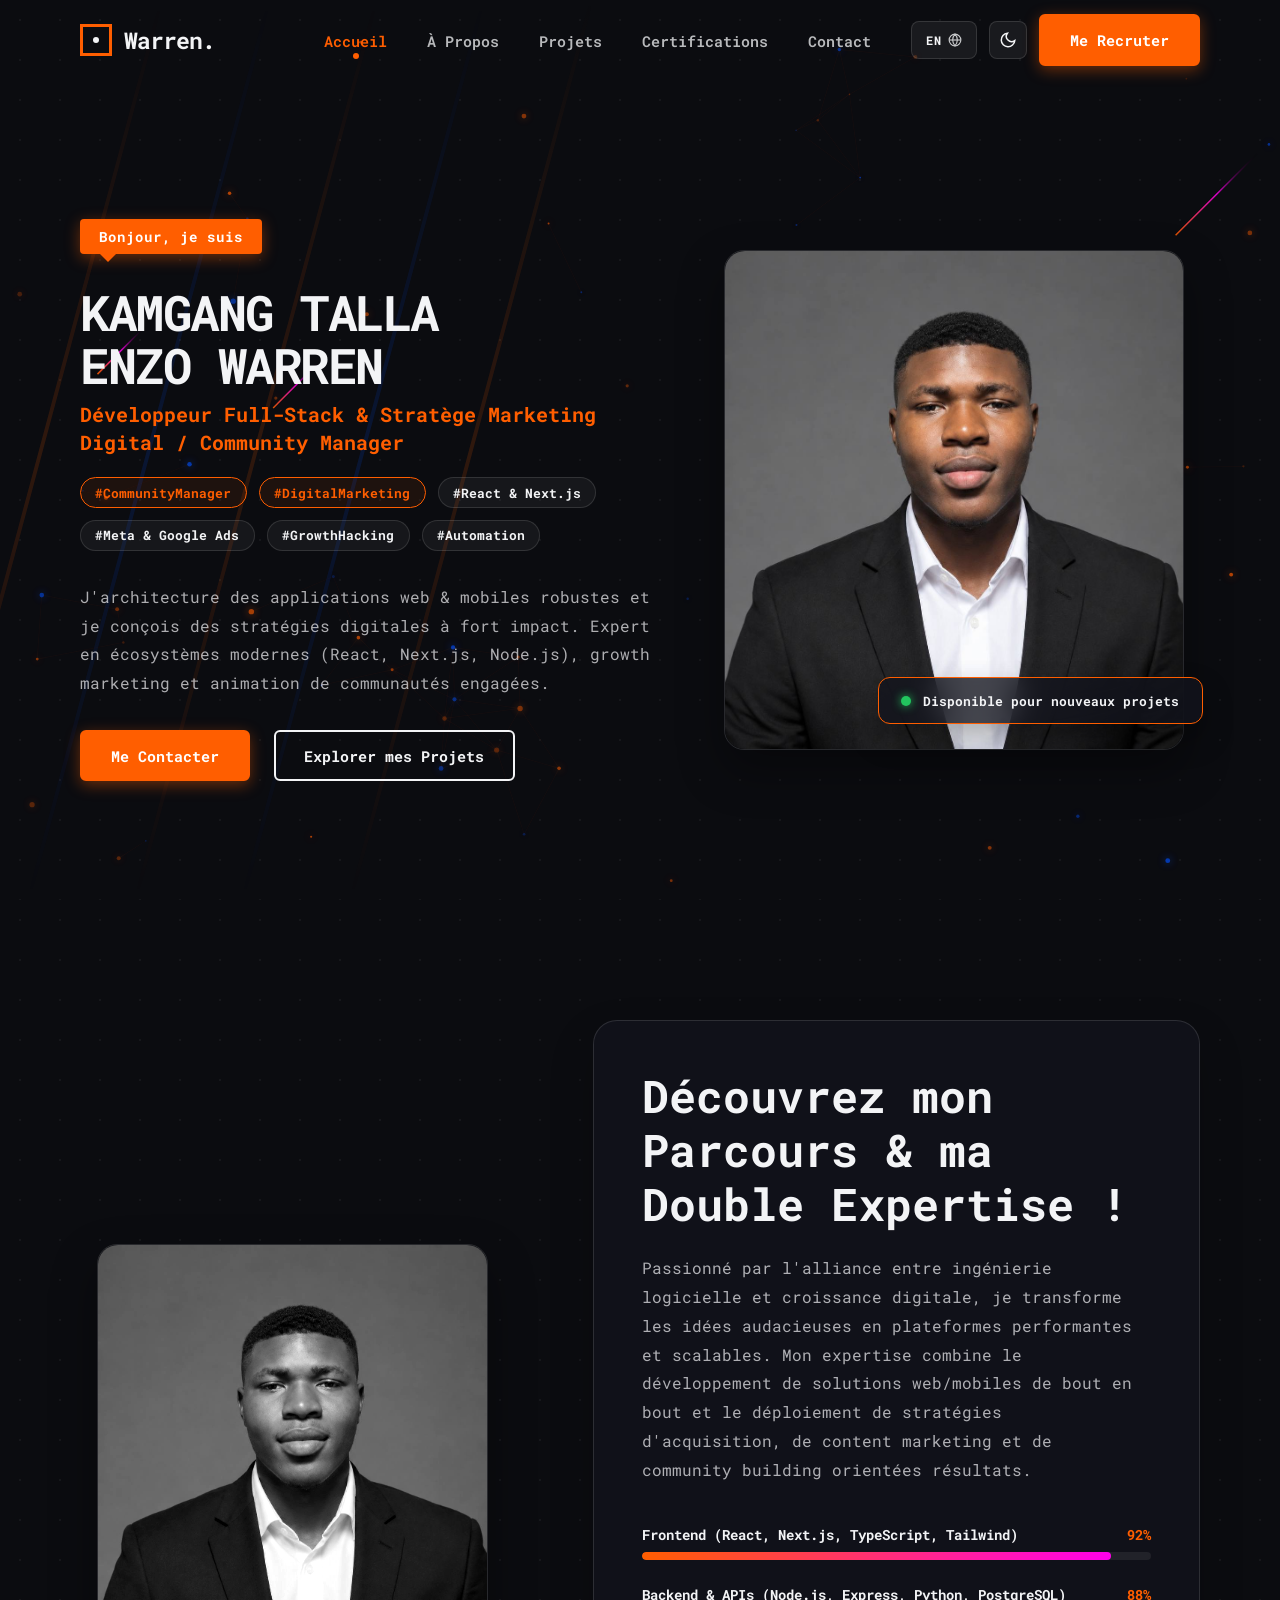
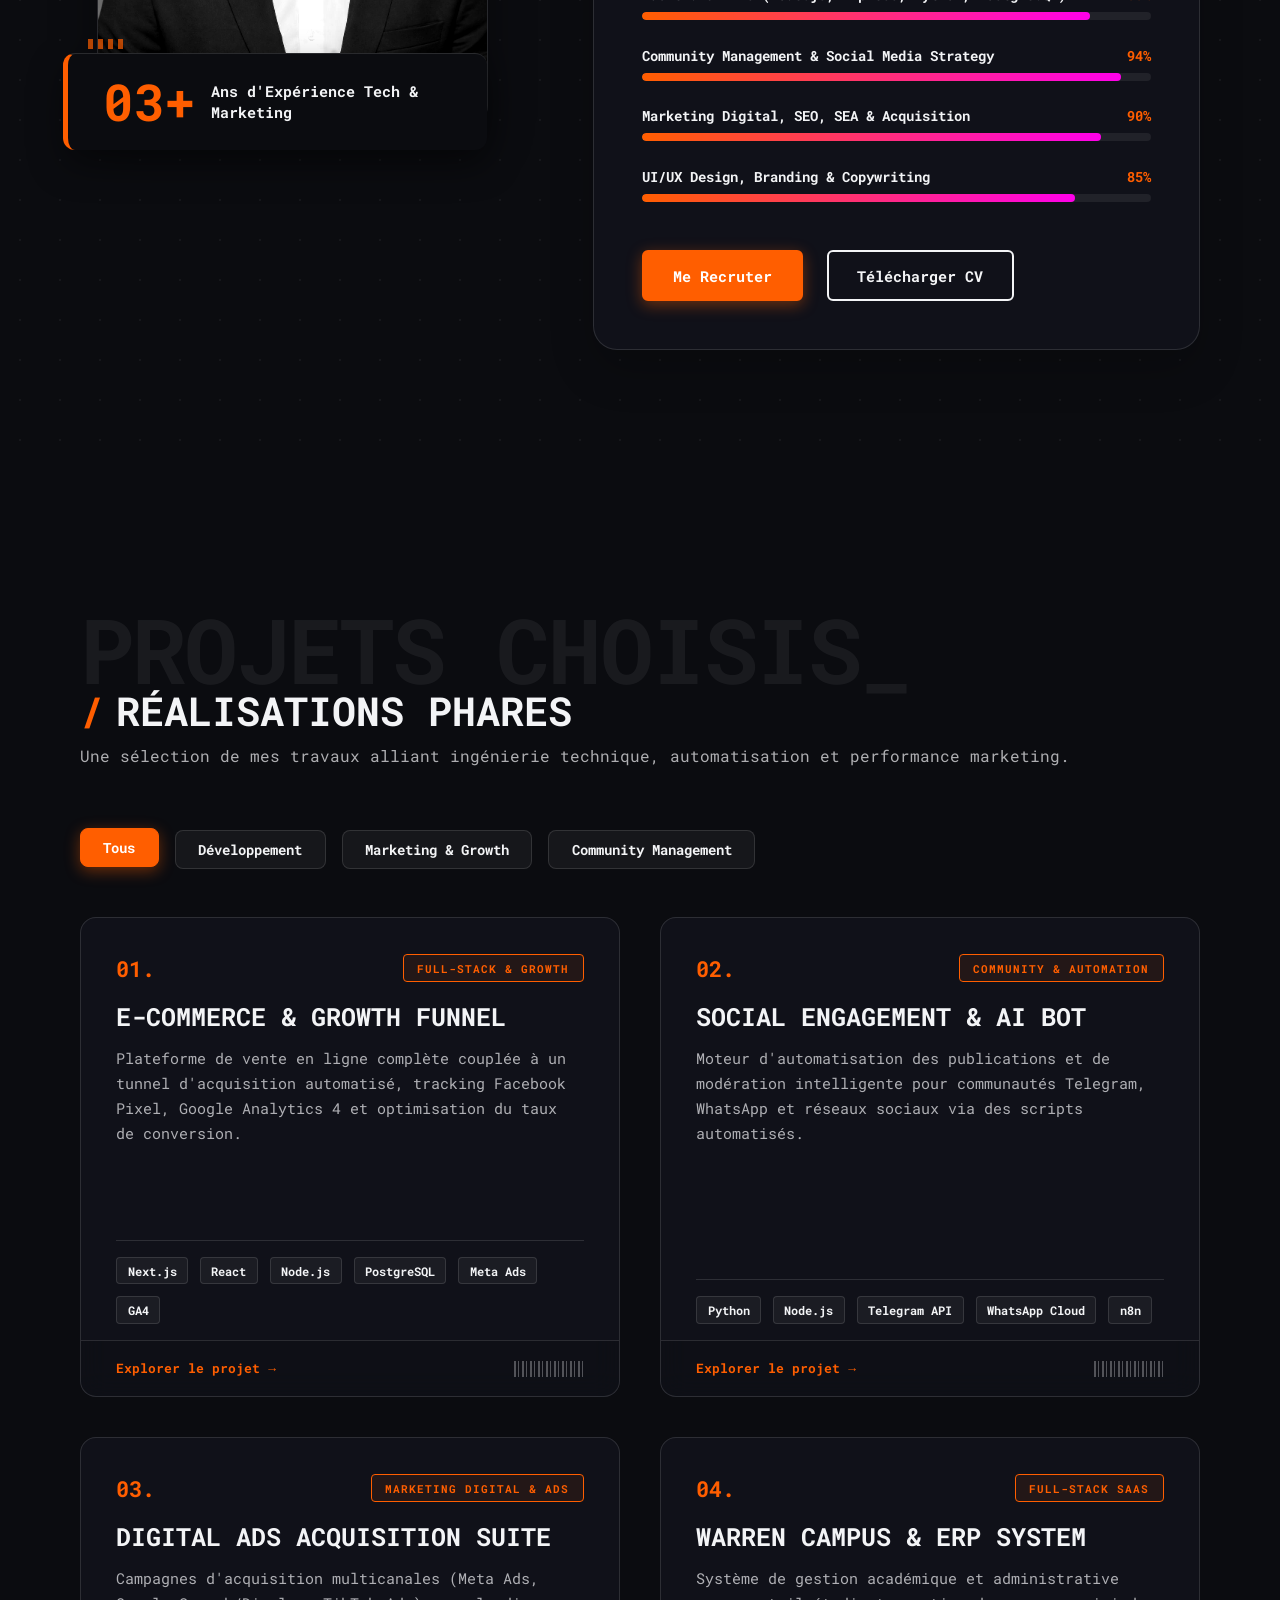
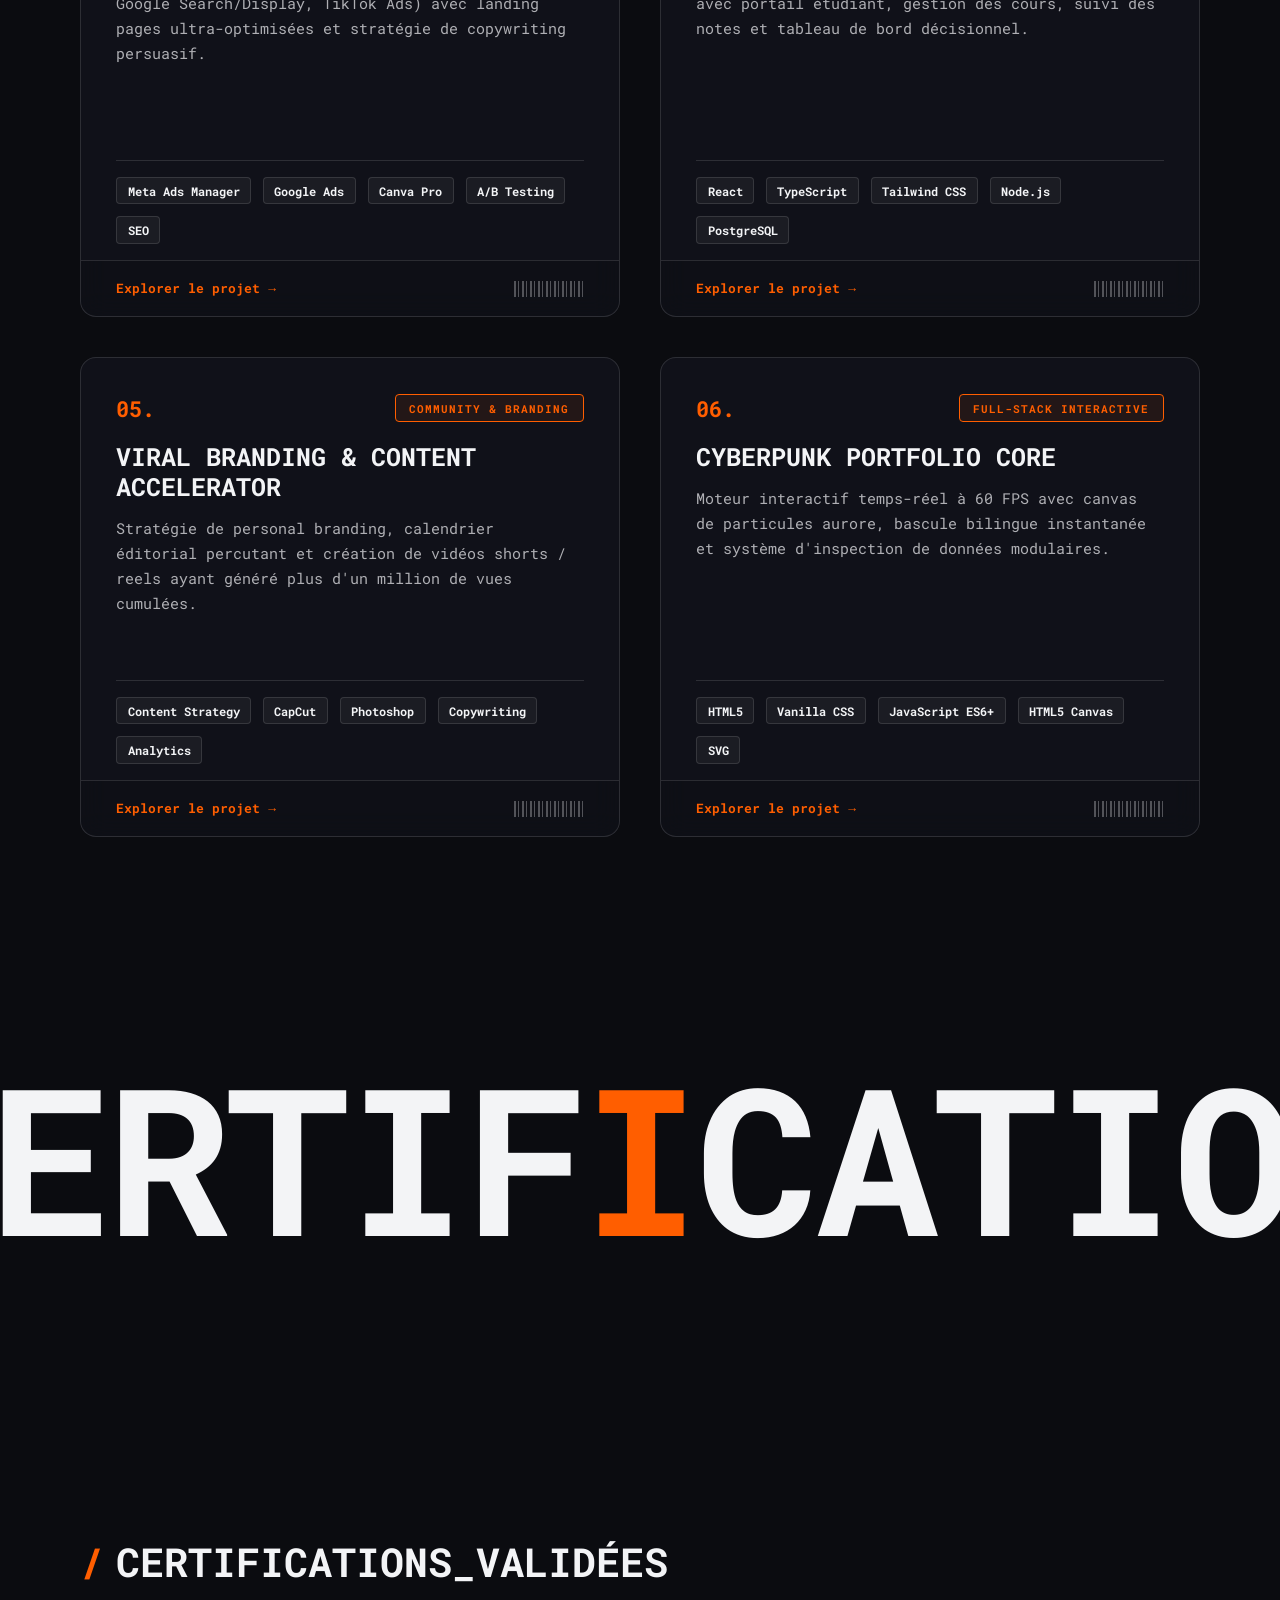
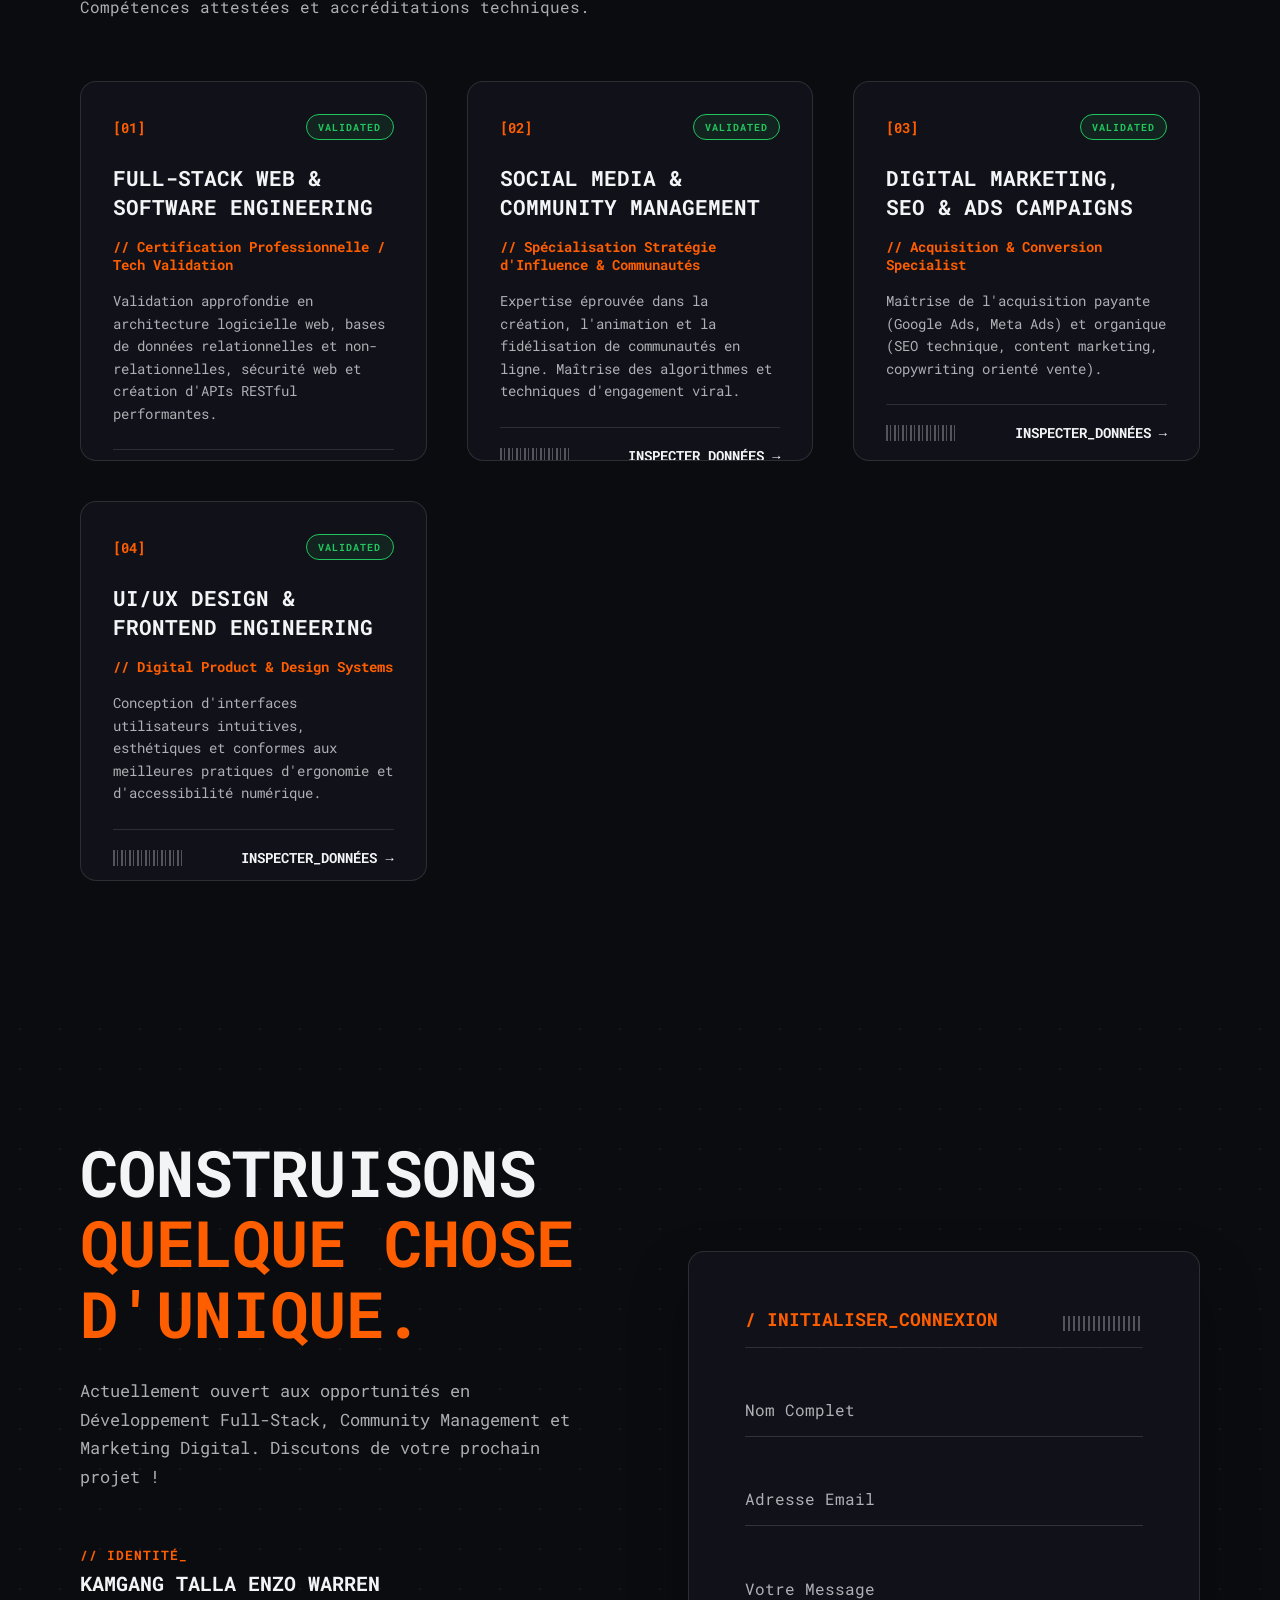
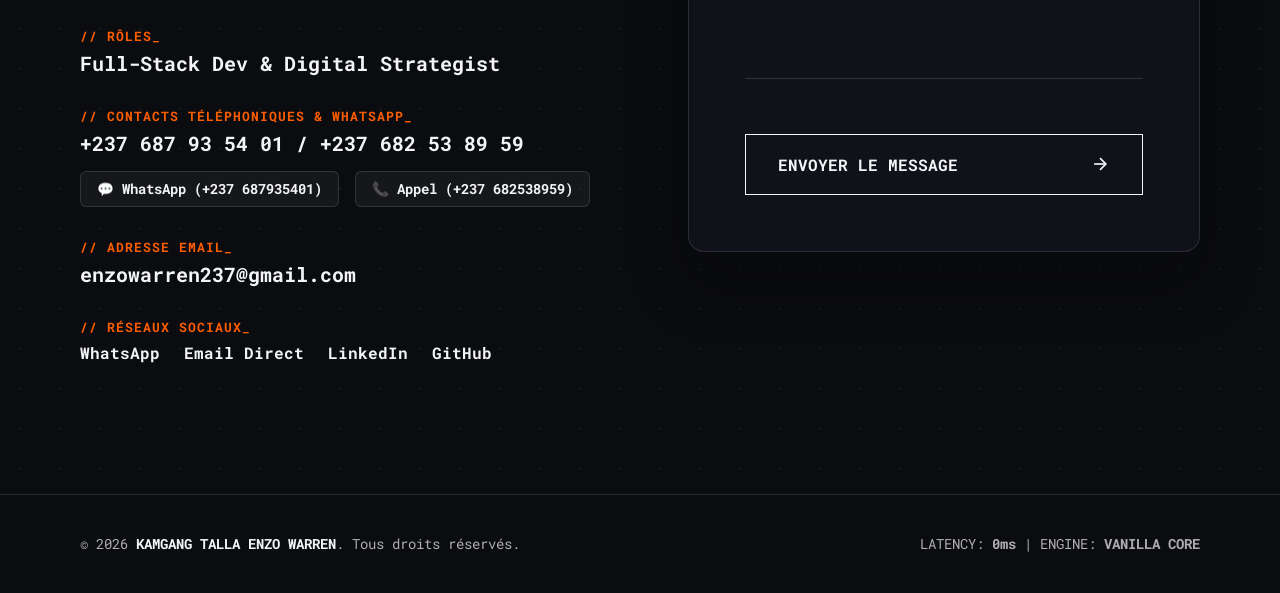
==== commit 0dfc8e75: "feat: integration photo moi.jpg et correction scrollspy navbar active" ====
--- a/index.html
+++ b/index.html
@@ -16,7 +16,7 @@
   <meta property="og:url" content="https://kamgang-enzo.vercel.app/">
   <meta property="og:title" content="KAMGANG TALLA ENZO WARREN | Portfolio Numérique Interactif">
   <meta property="og:description" content="Développeur Full-Stack, Community Manager & Expert Marketing Digital. Découvrez mes projets, compétences et contactez-moi directement.">
-  <meta property="og:image" content="https://kamgang-enzo.vercel.app/assets/img/enzo-profile.png">
+  <meta property="og:image" content="https://kamgang-enzo.vercel.app/assets/img/moi.jpg">
   <meta property="og:image:alt" content="Portrait de KAMGANG TALLA ENZO WARREN">
   <meta property="og:locale" content="fr_FR">
   <meta property="og:locale:alternate" content="en_US">
@@ -25,10 +25,10 @@
   <meta name="twitter:card" content="summary_large_image">
   <meta name="twitter:title" content="KAMGANG TALLA ENZO WARREN | Développeur & Stratège Digital">
   <meta name="twitter:description" content="Portfolio interactif : Solutions logicielles modernes, acquisition digitale et gestion de communautés.">
-  <meta name="twitter:image" content="https://kamgang-enzo.vercel.app/assets/img/enzo-profile.png">
+  <meta name="twitter:image" content="https://kamgang-enzo.vercel.app/assets/img/moi.jpg">
 
   <!-- Favicon -->
-  <link rel="icon" type="image/png" href="assets/img/enzo-profile.png">
+  <link rel="icon" type="image/jpeg" href="assets/img/moi.jpg">
 
   <!-- Données Structurées JSON-LD pour Google Rich Snippets -->
   <script type="application/ld+json">
@@ -38,7 +38,7 @@
     "name": "KAMGANG TALLA ENZO WARREN",
     "alternateName": "Enzo Warren",
     "url": "https://kamgang-enzo.vercel.app/",
-    "image": "https://kamgang-enzo.vercel.app/assets/img/enzo-profile.png",
+    "image": "https://kamgang-enzo.vercel.app/assets/img/moi.jpg",
     "jobTitle": "Full-Stack Software Developer, Community Manager & Digital Marketer",
     "email": "mailto:enzowarren237@gmail.com",
     "telephone": ["+237687935401", "+237682538959"],
@@ -161,7 +161,7 @@
     <!-- Visuel 3D Interactif -->
     <div class="right-content-header animate-item delay-6">
       <div class="image-3d-wrapper" id="heroTiltCard">
-        <img src="assets/img/enzo-profile.png?v=2" alt="KAMGANG TALLA ENZO WARREN" class="image-layer">
+        <img src="assets/img/moi.jpg" alt="KAMGANG TALLA ENZO WARREN" class="image-layer">
         <div class="floating-status-card">
           <span class="status-dot-pulse"></span>
           <span class="status-text" data-i18n="hero_status">Disponible pour nouveaux projets</span>
@@ -178,7 +178,7 @@
       <!-- Colonne Image avec effet Grayscale Hover -->
       <div class="about-image-col animate-left delay-1">
         <div class="image-wrapper">
-          <img src="assets/img/enzo-profile.png?v=2" alt="Enzo Warren Portrait" class="grayscale-img">
+          <img src="assets/img/moi.jpg" alt="Enzo Warren Portrait" class="grayscale-img">
           <div class="experience-badge hover-float">
             <div class="badge-content">
               <span class="years" data-i18n="exp_badge_years">03+</span>
--- a/styles.css
+++ b/styles.css
@@ -40,6 +40,7 @@
 
 html {
   scroll-behavior: smooth;
+  scroll-padding-top: 85px;
   overflow-x: hidden;
 }
 
@@ -611,6 +612,7 @@
   width: 100%;
   height: 100%;
   object-fit: cover;
+  object-position: center 15%;
   border-radius: 20px;
   position: absolute;
   top: 0;
@@ -728,6 +730,7 @@
   max-width: 440px;
   height: 480px;
   object-fit: cover;
+  object-position: center 15%;
   border-radius: 20px;
   filter: grayscale(100%) contrast(1.1);
   transition: filter 0.6s ease, transform 0.6s ease;
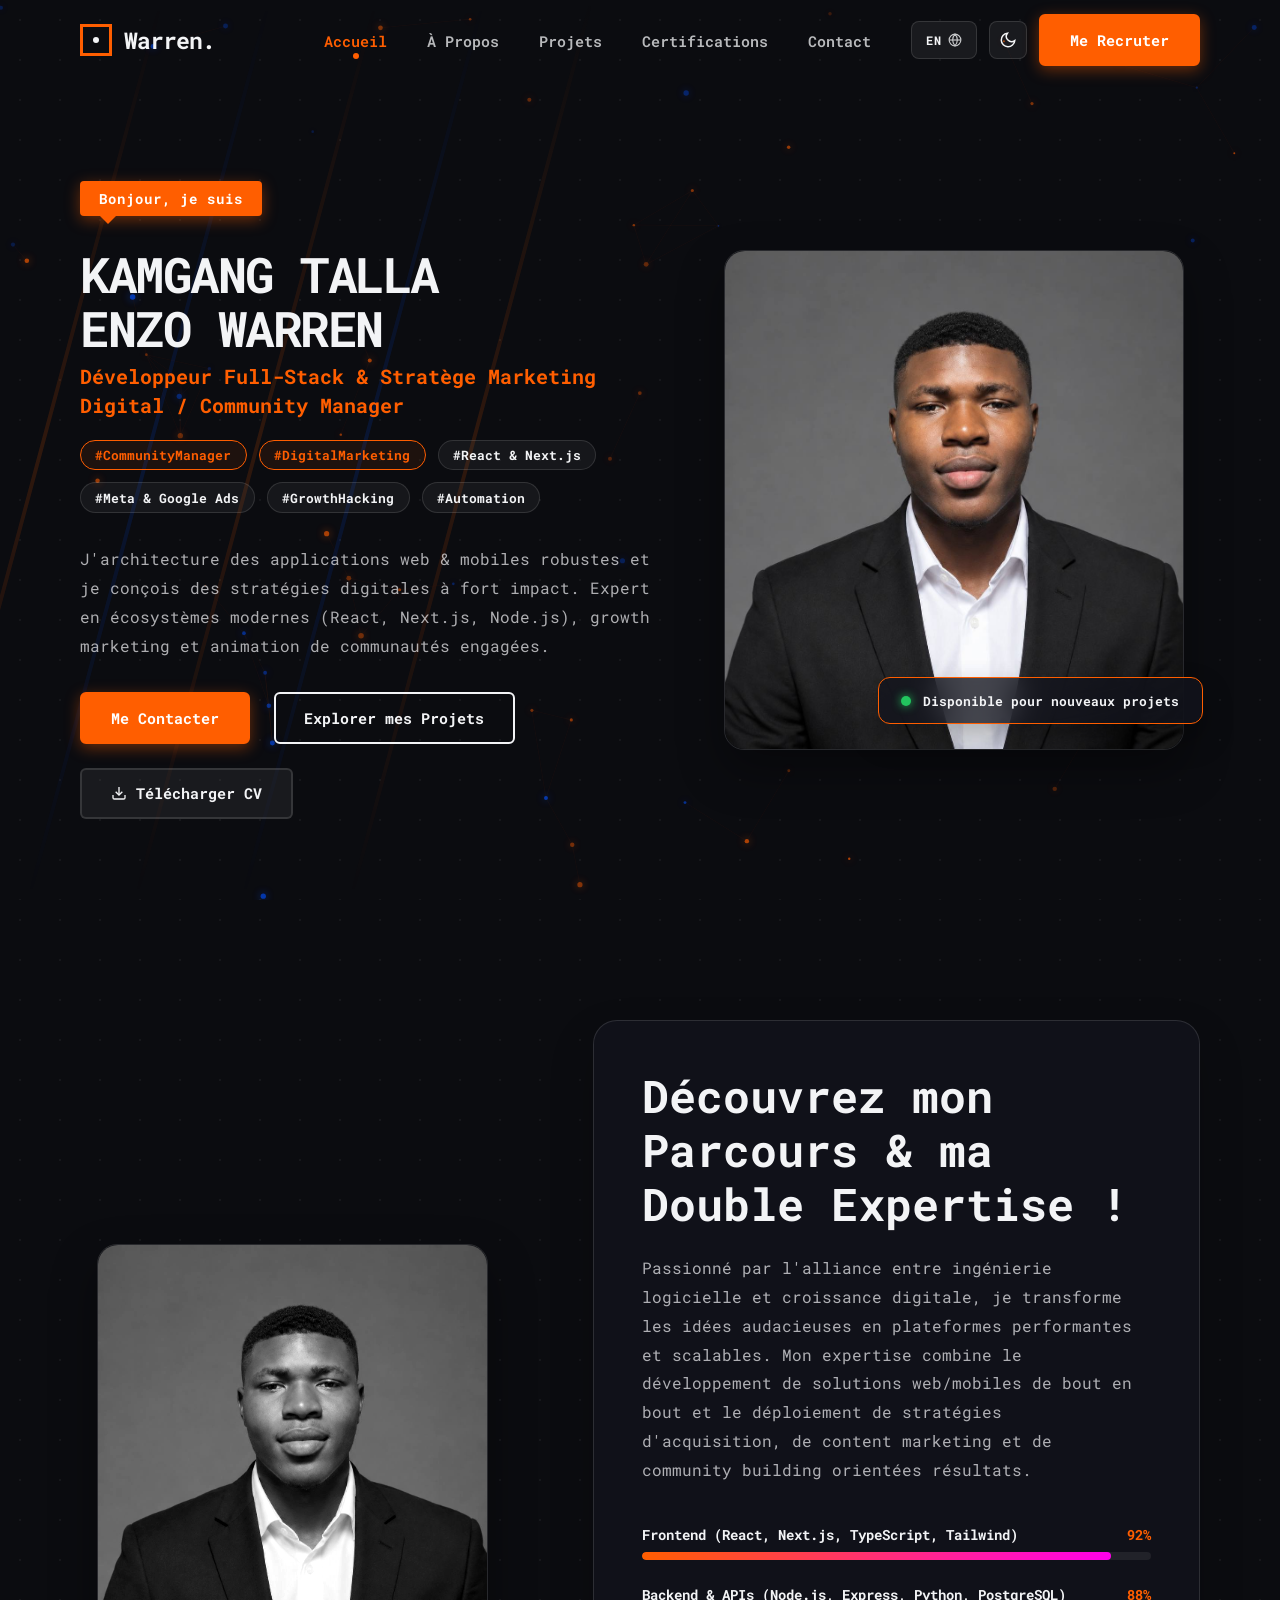
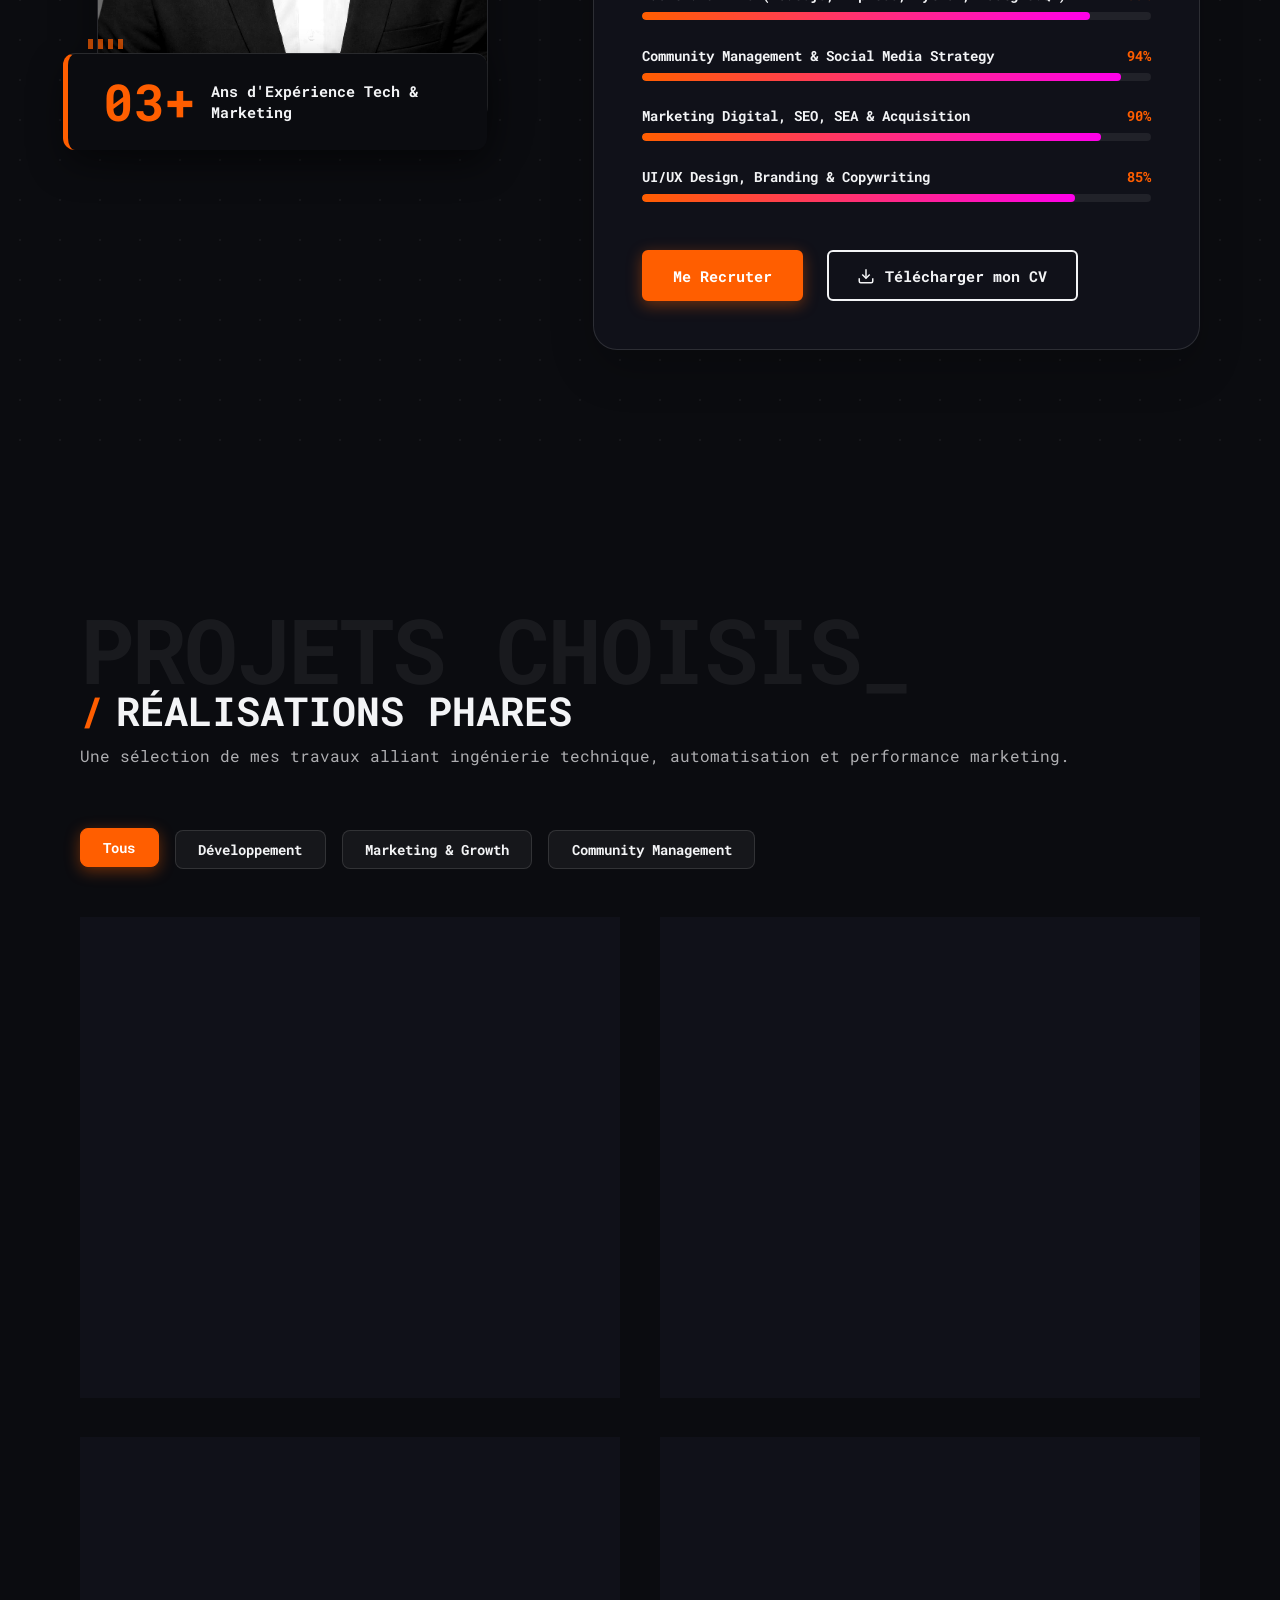
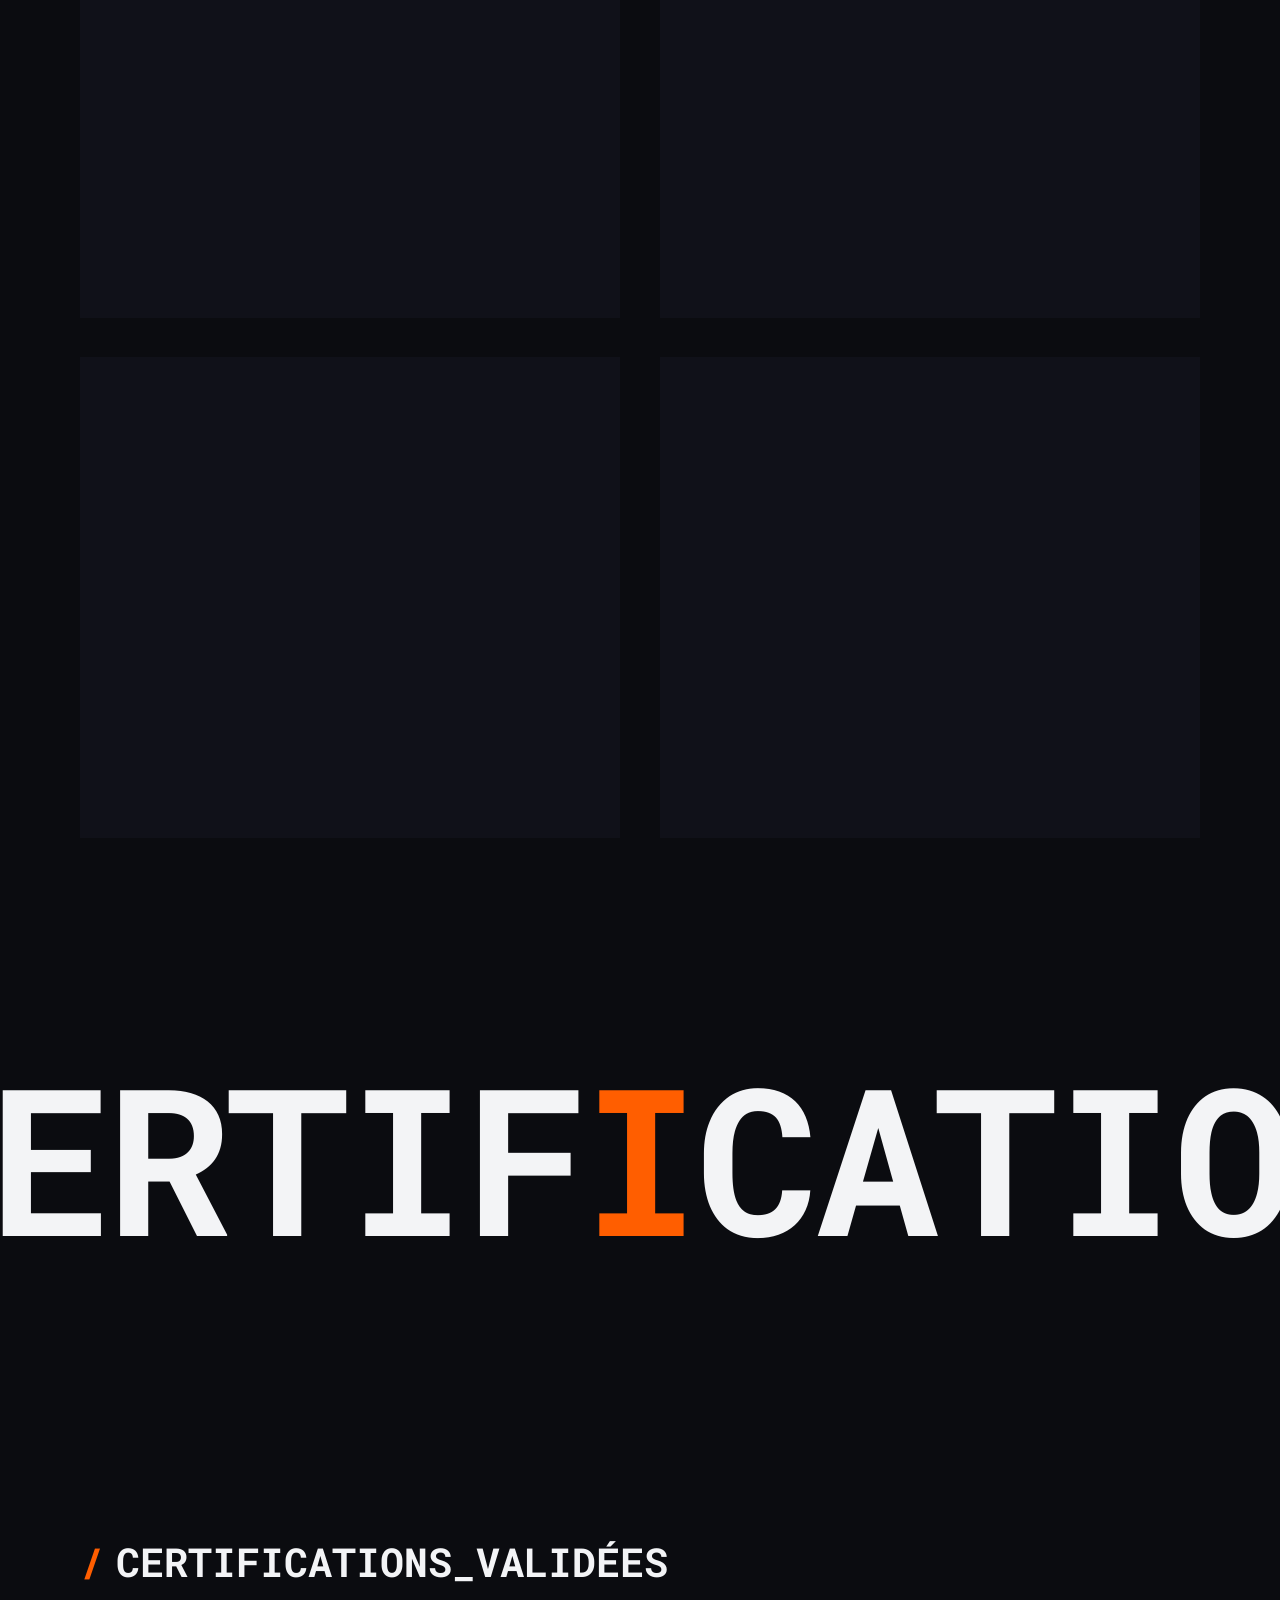
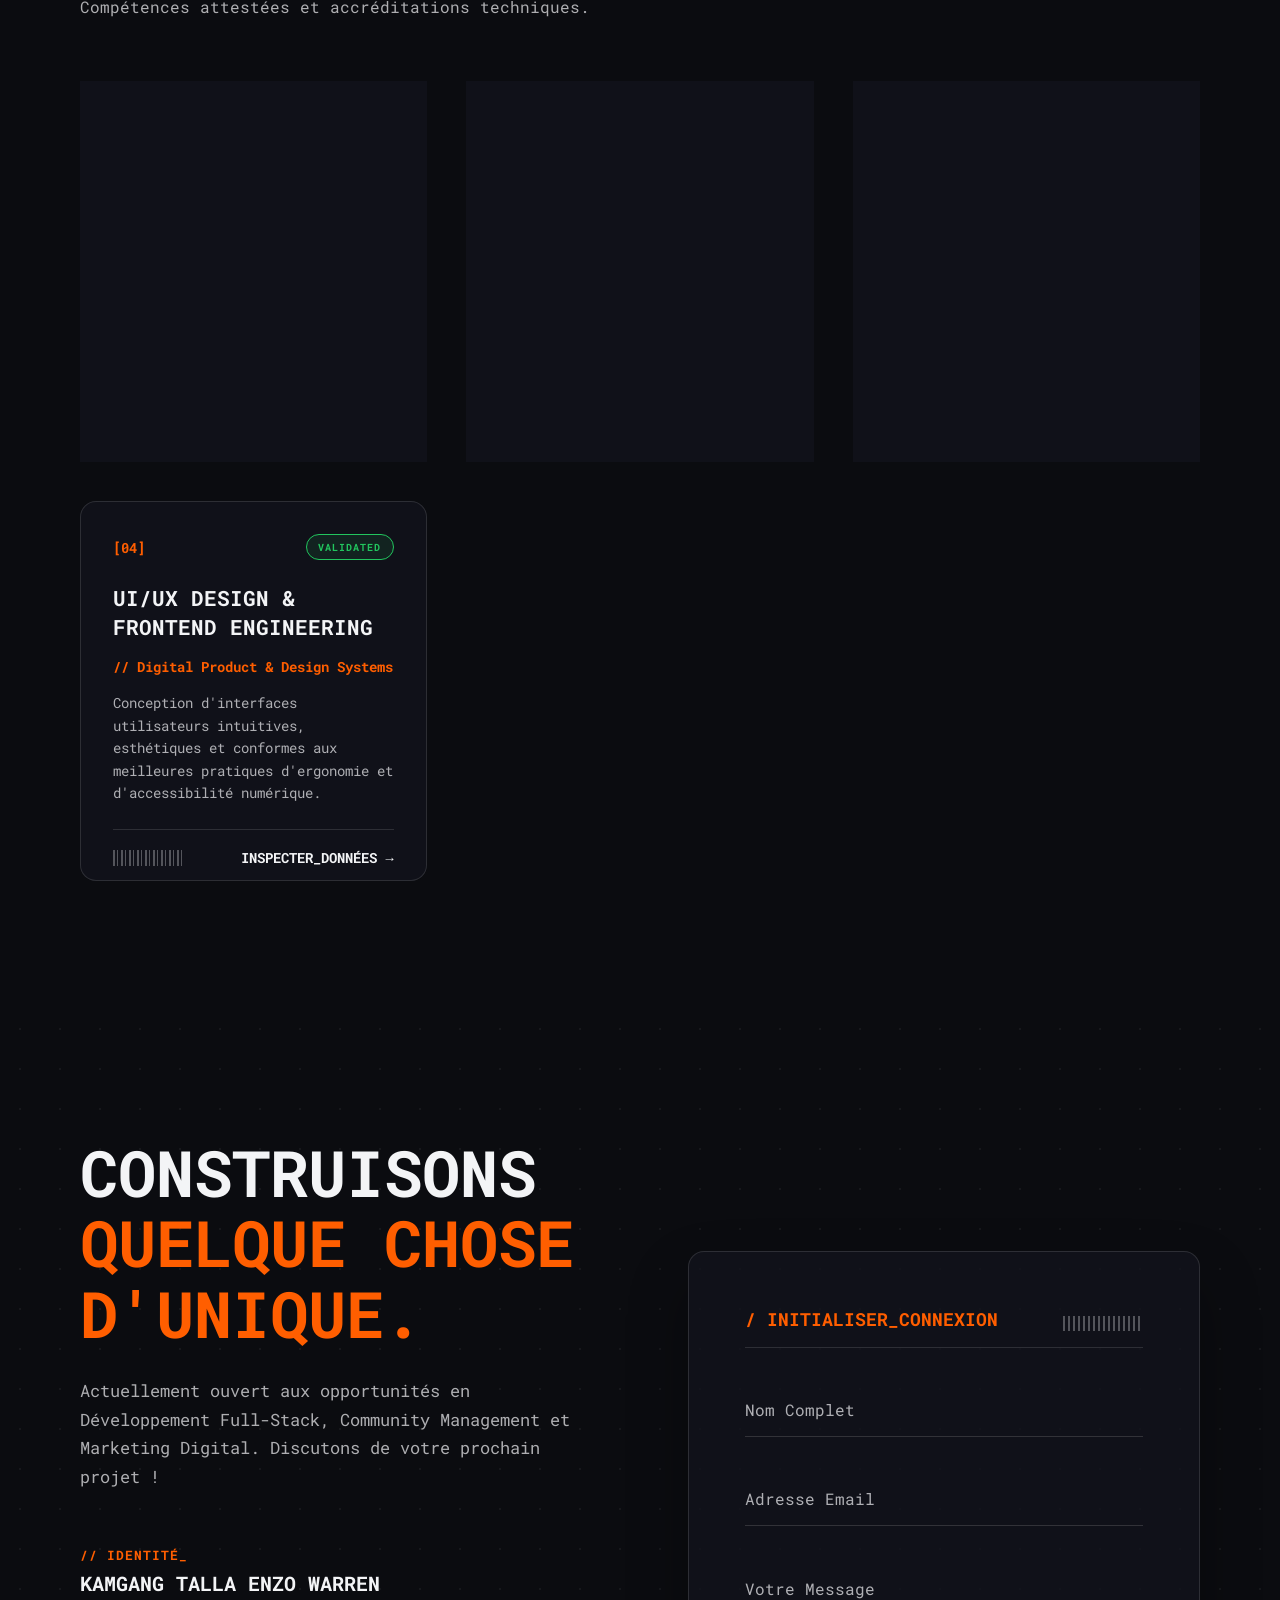
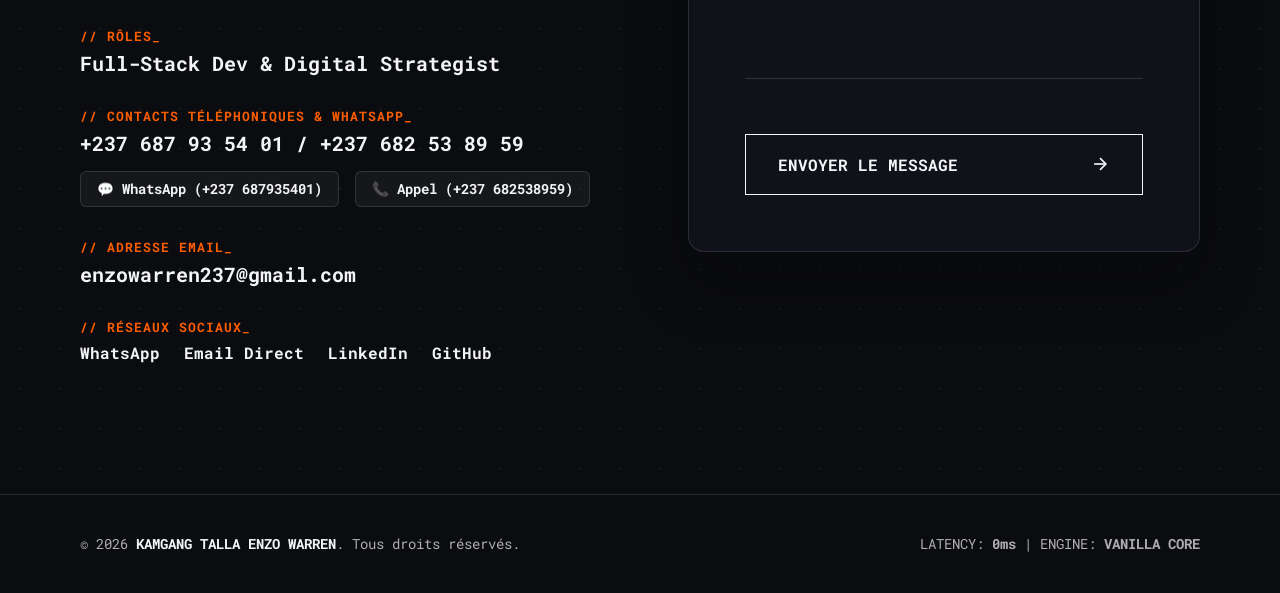
==== commit 31151ddb: "feat: integration des 2 CV PDF avec modale de selection apercu et telechargement" ====
--- a/index.html
+++ b/index.html
@@ -155,6 +155,14 @@
       <div class="hero-buttons animate-item delay-5">
         <a href="#contact" class="highlight-btn btn-primary" data-i18n="hero_contact_btn">Me Contacter</a>
         <a href="#projects" class="highlight-btn btn-secondary" data-i18n="hero_explore_btn">Explorer mes Projets</a>
+        <button type="button" class="highlight-btn btn-cv-hero" id="heroCvBtn">
+          <svg viewBox="0 0 24 24" width="16" height="16" stroke="currentColor" stroke-width="2" fill="none">
+            <path d="M21 15v4a2 2 0 0 1-2 2H5a2 2 0 0 1-2-2v-4"></path>
+            <polyline points="7 10 12 15 17 10"></polyline>
+            <line x1="12" y1="15" x2="12" y2="3"></line>
+          </svg>
+          <span data-i18n="hero_cv_btn">Télécharger CV</span>
+        </button>
       </div>
     </div>
 
@@ -251,7 +259,14 @@
 
         <div class="about-buttons">
           <a href="#contact" class="highlight-btn btn-primary" data-i18n="about_hire_btn">Me Recruter</a>
-          <a href="mailto:enzowarren237@gmail.com?subject=Demande%20de%20CV%20-%20Enzo%20Warren" class="highlight-btn btn-secondary" data-i18n="about_cv_btn">Demander mon CV</a>
+          <button type="button" class="highlight-btn btn-secondary" id="aboutCvBtn">
+            <svg viewBox="0 0 24 24" width="18" height="18" stroke="currentColor" stroke-width="2" fill="none">
+              <path d="M21 15v4a2 2 0 0 1-2 2H5a2 2 0 0 1-2-2v-4"></path>
+              <polyline points="7 10 12 15 17 10"></polyline>
+              <line x1="12" y1="15" x2="12" y2="3"></line>
+            </svg>
+            <span data-i18n="about_cv_btn">Télécharger mon CV</span>
+          </button>
         </div>
       </div>
     </div>
@@ -438,6 +453,104 @@
   <div id="drawerOverlay" class="modal-overlay"></div>
   <aside id="certDrawer" class="drawer-panel"></aside>
 
+  <!-- MODALE SÉLECTION CV -->
+  <div id="cvModalOverlay" class="modal-overlay">
+    <div class="cv-modal-panel glass-card">
+      <button class="modal-close-btn" id="cvModalCloseBtn" aria-label="Fermer la modale">
+        <svg viewBox="0 0 24 24" width="20" height="20" stroke="currentColor" stroke-width="2" fill="none">
+          <line x1="18" y1="6" x2="6" y2="18"></line>
+          <line x1="6" y1="6" x2="18" y2="18"></line>
+        </svg>
+      </button>
+
+      <div class="modal-header">
+        <div class="modal-meta">
+          <span class="project-tag">// CURRICULUM VITAE</span>
+          <span class="project-date">FORMAT PDF</span>
+        </div>
+        <h3 class="modal-title" data-i18n="cv_modal_title">TÉLÉCHARGER MON CV</h3>
+        <p class="modal-desc" data-i18n="cv_modal_desc">
+          Choisissez la déclinaison correspondant au profil recherché pour vos projets :
+        </p>
+      </div>
+
+      <div class="cv-cards-grid">
+        <!-- Option 1 : Développeur Full-Stack -->
+        <div class="cv-card">
+          <div class="cv-card-header">
+            <span class="cv-badge tech">TECH / FULL-STACK</span>
+            <div class="cv-format-icon">
+              <svg viewBox="0 0 24 24" width="26" height="26" stroke="currentColor" stroke-width="1.8" fill="none">
+                <path d="M14 2H6a2 2 0 0 0-2 2v16a2 2 0 0 0 2 2h12a2 2 0 0 0 2-2V8z"></path>
+                <polyline points="14 2 14 8 20 8"></polyline>
+                <line x1="16" y1="13" x2="8" y2="13"></line>
+                <line x1="16" y1="17" x2="8" y2="17"></line>
+                <polyline points="10 9 9 9 8 9"></polyline>
+              </svg>
+            </div>
+          </div>
+          <h4 class="cv-card-title" data-i18n="cv_dev_title">CV Développeur Full-Stack</h4>
+          <p class="cv-card-desc" data-i18n="cv_dev_desc">
+            Spécialisation Ingénierie Logicielle : React, Next.js, Node.js, TypeScript, PostgreSQL, architectures web & mobiles scalables.
+          </p>
+          <div class="cv-card-actions">
+            <a href="assets/docs/cv-enzo.pdf" target="_blank" rel="noopener noreferrer" class="cv-action-btn btn-view" data-i18n="cv_action_view">
+              <svg viewBox="0 0 24 24" width="16" height="16" stroke="currentColor" stroke-width="2" fill="none">
+                <path d="M1 12s4-8 11-8 11 8 11 8-4 8-11 8-11-8-11-8z"></path>
+                <circle cx="12" cy="12" r="3"></circle>
+              </svg>
+              <span>Aperçu</span>
+            </a>
+            <a href="assets/docs/cv-enzo.pdf" download="CV-KAMGANG-ENZO-FullStack.pdf" class="cv-action-btn btn-download" data-i18n="cv_action_download">
+              <svg viewBox="0 0 24 24" width="16" height="16" stroke="currentColor" stroke-width="2" fill="none">
+                <path d="M21 15v4a2 2 0 0 1-2 2H5a2 2 0 0 1-2-2v-4"></path>
+                <polyline points="7 10 12 15 17 10"></polyline>
+                <line x1="12" y1="15" x2="12" y2="3"></line>
+              </svg>
+              <span>Télécharger</span>
+            </a>
+          </div>
+        </div>
+
+        <!-- Option 2 : Community Manager & Marketing Digital -->
+        <div class="cv-card">
+          <div class="cv-card-header">
+            <span class="cv-badge growth">GROWTH / MARKETING</span>
+            <div class="cv-format-icon">
+              <svg viewBox="0 0 24 24" width="26" height="26" stroke="currentColor" stroke-width="1.8" fill="none">
+                <path d="M14 2H6a2 2 0 0 0-2 2v16a2 2 0 0 0 2 2h12a2 2 0 0 0 2-2V8z"></path>
+                <polyline points="14 2 14 8 20 8"></polyline>
+                <polyline points="9 15 12 12 15 15"></polyline>
+                <line x1="12" y1="12" x2="12" y2="20"></line>
+              </svg>
+            </div>
+          </div>
+          <h4 class="cv-card-title" data-i18n="cv_marketing_title">CV Digital Marketing & CM</h4>
+          <p class="cv-card-desc" data-i18n="cv_marketing_desc">
+            Spécialisation Croissance & Animation : Campagnes Meta & Google Ads, stratégie éditoriale, community management et acquisition.
+          </p>
+          <div class="cv-card-actions">
+            <a href="assets/docs/cv-enzo-2.pdf" target="_blank" rel="noopener noreferrer" class="cv-action-btn btn-view" data-i18n="cv_action_view">
+              <svg viewBox="0 0 24 24" width="16" height="16" stroke="currentColor" stroke-width="2" fill="none">
+                <path d="M1 12s4-8 11-8 11 8 11 8-4 8-11 8-11-8-11-8z"></path>
+                <circle cx="12" cy="12" r="3"></circle>
+              </svg>
+              <span>Aperçu</span>
+            </a>
+            <a href="assets/docs/cv-enzo-2.pdf" download="CV-KAMGANG-ENZO-Marketing-CM.pdf" class="cv-action-btn btn-download" data-i18n="cv_action_download">
+              <svg viewBox="0 0 24 24" width="16" height="16" stroke="currentColor" stroke-width="2" fill="none">
+                <path d="M21 15v4a2 2 0 0 1-2 2H5a2 2 0 0 1-2-2v-4"></path>
+                <polyline points="7 10 12 15 17 10"></polyline>
+                <line x1="12" y1="15" x2="12" y2="3"></line>
+              </svg>
+              <span>Télécharger</span>
+            </a>
+          </div>
+        </div>
+      </div>
+    </div>
+  </div>
+
   <!-- Script Principal -->
   <script src="script.js"></script>
 </body>
--- a/styles.css
+++ b/styles.css
@@ -404,6 +404,20 @@
   box-shadow: 0 10px 20px rgba(0, 0, 0, 0.2);
 }
 
+.btn-cv-hero {
+  background: rgba(128, 128, 128, 0.12);
+  color: var(--text-color) !important;
+  border: 2px solid var(--glass-border);
+}
+
+.btn-cv-hero:hover {
+  background: rgba(255, 94, 0, 0.12);
+  border-color: var(--accent-color);
+  color: var(--accent-color) !important;
+  transform: translateY(-3px);
+  box-shadow: 0 10px 25px var(--accent-glow);
+}
+
 .highlight-btn::before {
   content: "";
   position: absolute;
@@ -1342,6 +1356,143 @@
 
 .modal-overlay.active .project-modal-panel {
   transform: scale(1);
+}
+
+/* CV Selection Modal */
+.cv-modal-panel {
+  position: relative;
+  width: min(740px, 95vw);
+  max-height: 90vh;
+  overflow-y: auto;
+  background: var(--glass-bg);
+  backdrop-filter: blur(24px);
+  -webkit-backdrop-filter: blur(24px);
+  border: 1px solid var(--accent-color);
+  padding: 2.8rem;
+  border-radius: 16px;
+  box-shadow: 0 25px 60px rgba(0, 0, 0, 0.6);
+  transform: scale(0.9);
+  transition: transform 0.4s cubic-bezier(0.34, 1.56, 0.64, 1);
+}
+
+.modal-overlay.active .cv-modal-panel {
+  transform: scale(1);
+}
+
+.cv-cards-grid {
+  display: grid;
+  grid-template-columns: repeat(auto-fit, minmax(280px, 1fr));
+  gap: 1.5rem;
+  margin-top: 1.8rem;
+}
+
+.cv-card {
+  background: var(--card-bg);
+  border: 1px solid var(--glass-border);
+  border-radius: 14px;
+  padding: 1.6rem;
+  display: flex;
+  flex-direction: column;
+  gap: 1rem;
+  transition: all 0.35s cubic-bezier(0.2, 0.8, 0.2, 1);
+  position: relative;
+  overflow: hidden;
+}
+
+.cv-card:hover {
+  border-color: var(--accent-color);
+  transform: translateY(-5px);
+  box-shadow: 0 14px 30px rgba(0, 0, 0, 0.35), 0 0 15px var(--accent-glow);
+}
+
+.cv-card-header {
+  display: flex;
+  justify-content: space-between;
+  align-items: center;
+}
+
+.cv-badge {
+  font-size: 0.72rem;
+  font-weight: 800;
+  letter-spacing: 0.5px;
+  padding: 0.35rem 0.75rem;
+  border-radius: 6px;
+}
+
+.cv-badge.tech {
+  background: rgba(0, 81, 255, 0.15);
+  border: 1px solid var(--secondary-color);
+  color: #3b82f6;
+}
+
+.cv-badge.growth {
+  background: rgba(255, 94, 0, 0.15);
+  border: 1px solid var(--accent-color);
+  color: var(--accent-color);
+}
+
+.cv-format-icon {
+  color: var(--text-muted);
+}
+
+.cv-card-title {
+  font-size: 1.15rem;
+  font-weight: 800;
+  color: var(--text-color);
+  line-height: 1.3;
+}
+
+.cv-card-desc {
+  font-size: 0.86rem;
+  color: var(--text-muted);
+  line-height: 1.6;
+  flex-grow: 1;
+}
+
+.cv-card-actions {
+  display: flex;
+  gap: 0.75rem;
+  margin-top: 0.5rem;
+}
+
+.cv-action-btn {
+  flex: 1;
+  display: inline-flex;
+  align-items: center;
+  justify-content: center;
+  gap: 0.5rem;
+  padding: 0.7rem 1rem;
+  font-size: 0.82rem;
+  font-weight: 700;
+  border-radius: 8px;
+  text-decoration: none;
+  cursor: pointer;
+  transition: all 0.25s ease;
+}
+
+.cv-action-btn.btn-view {
+  background: rgba(128, 128, 128, 0.12);
+  border: 1px solid var(--glass-border);
+  color: var(--text-color);
+}
+
+.cv-action-btn.btn-view:hover {
+  background: rgba(255, 255, 255, 0.15);
+  color: #fff;
+  transform: translateY(-2px);
+}
+
+.cv-action-btn.btn-download {
+  background: var(--accent-color);
+  border: 1px solid var(--accent-color);
+  color: #fff;
+  box-shadow: 0 4px 14px var(--accent-glow);
+}
+
+.cv-action-btn.btn-download:hover {
+  background: transparent;
+  color: var(--accent-color);
+  transform: translateY(-2px);
 }
 
 .modal-close-btn {
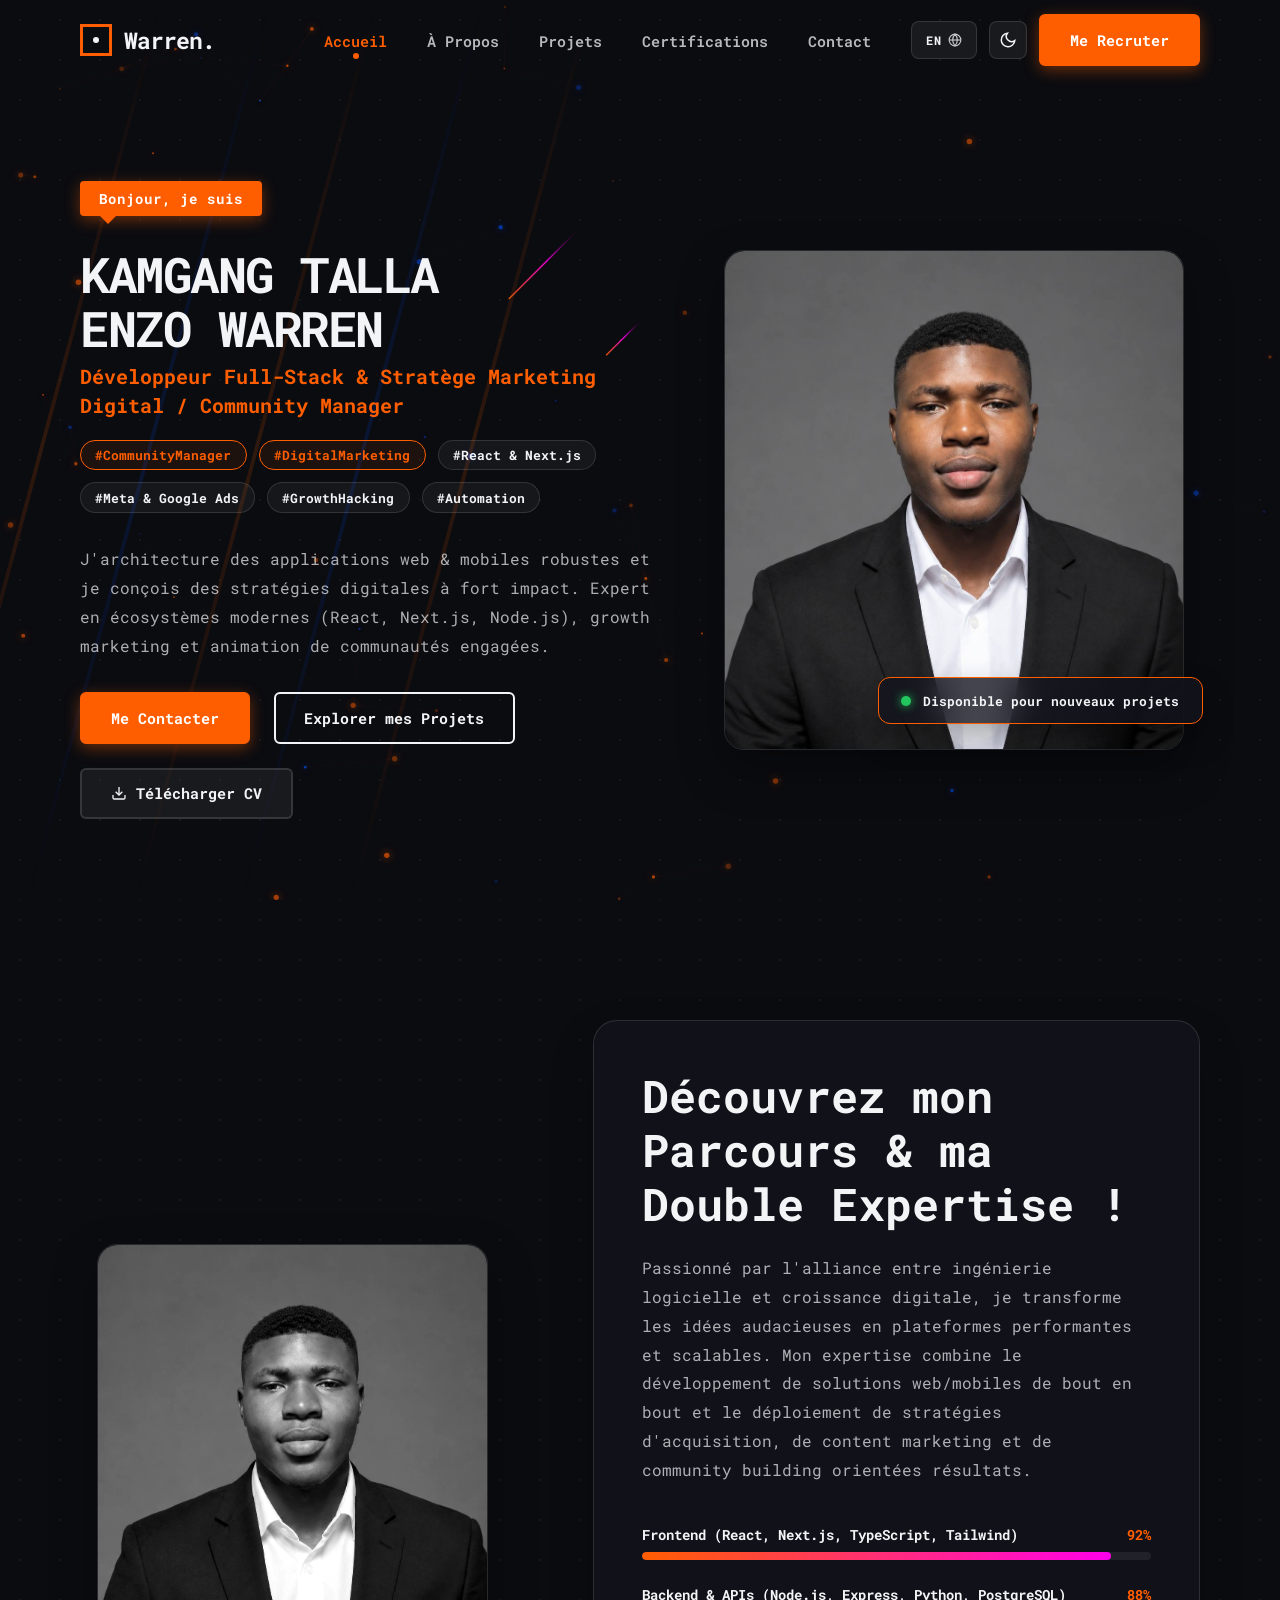
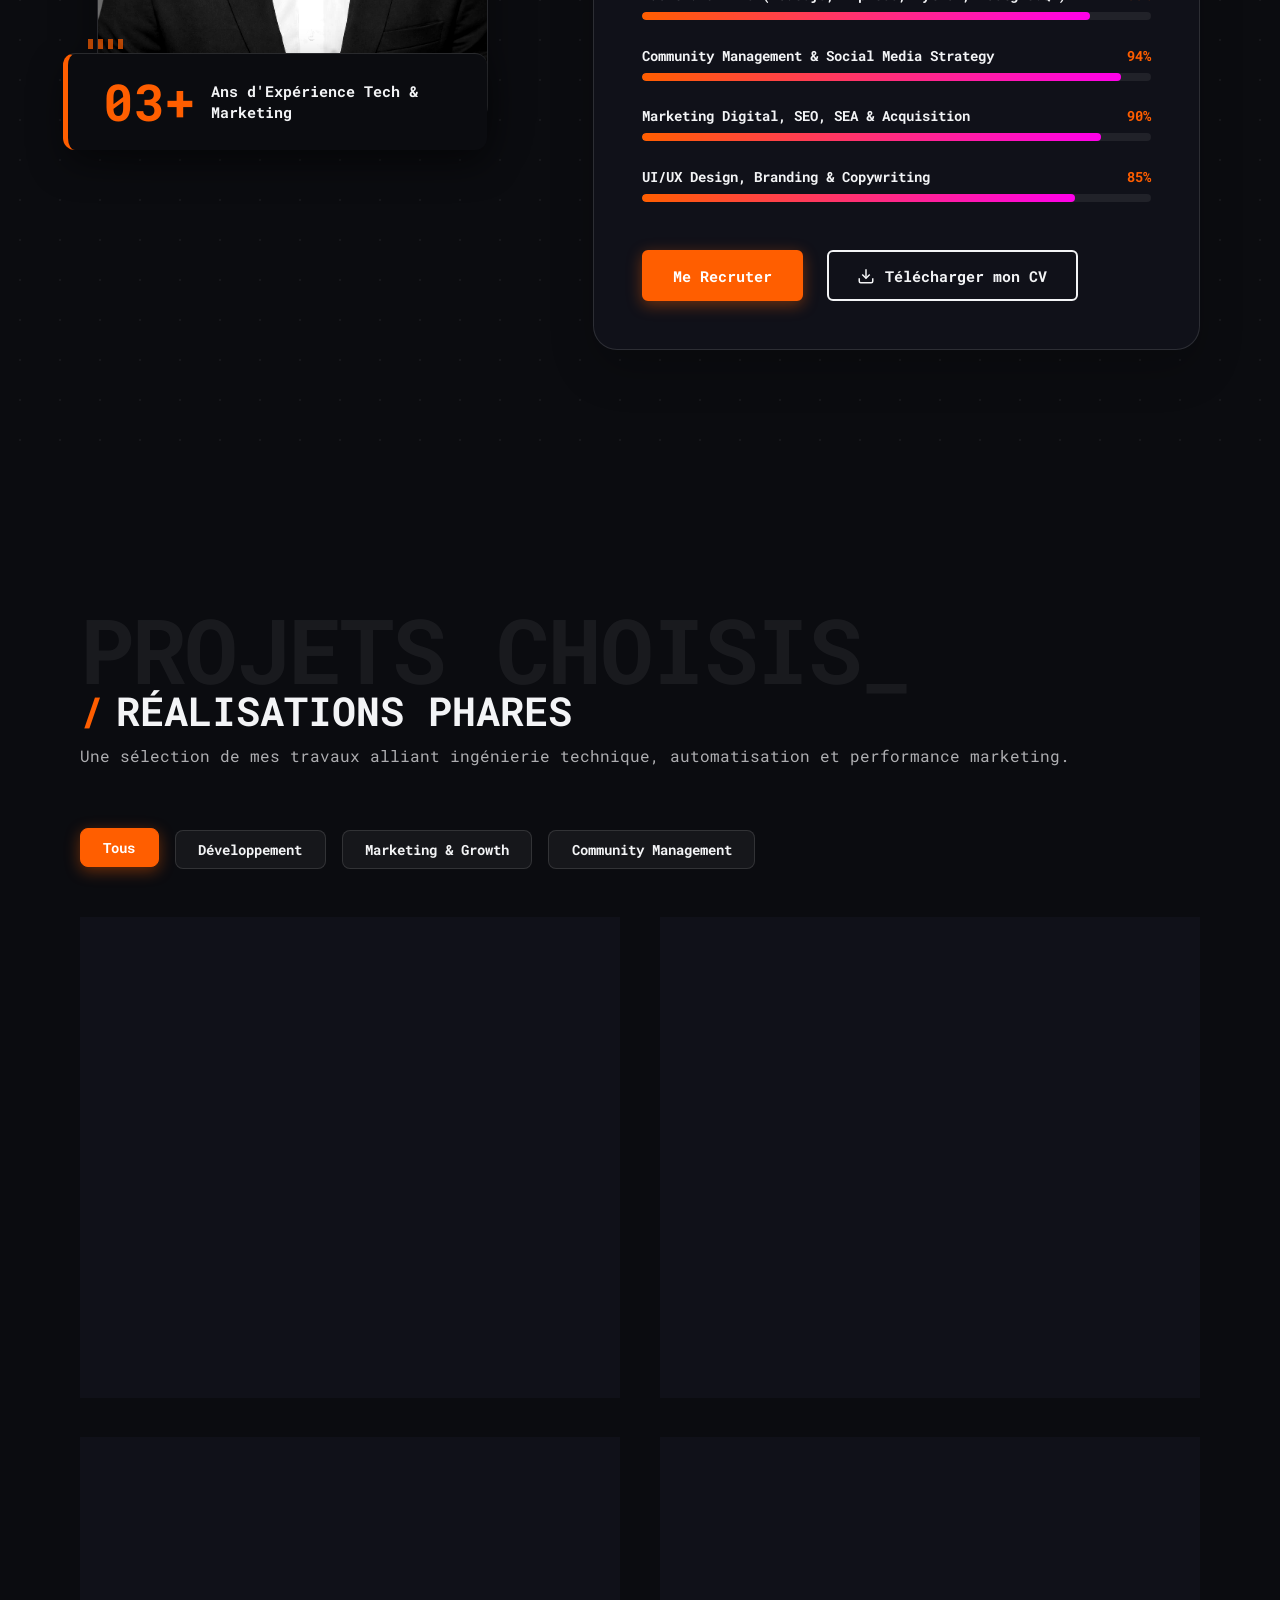
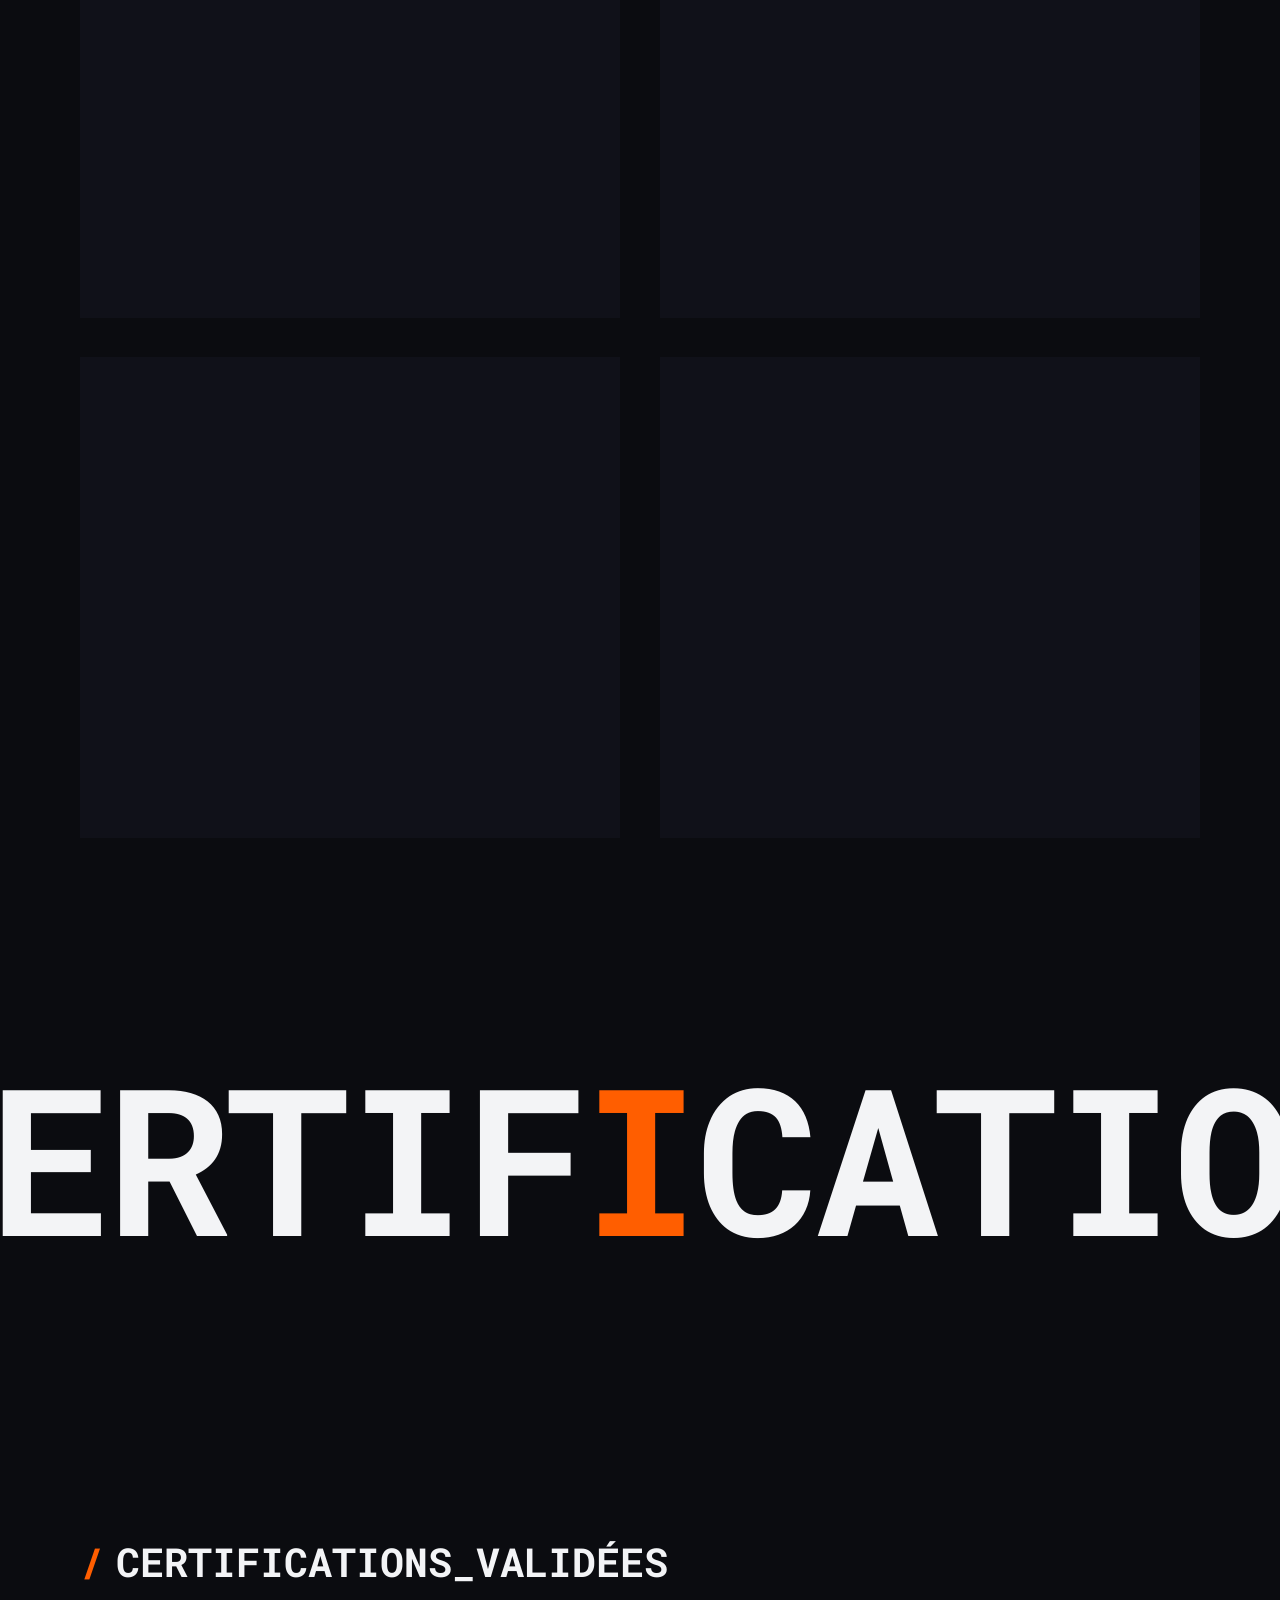
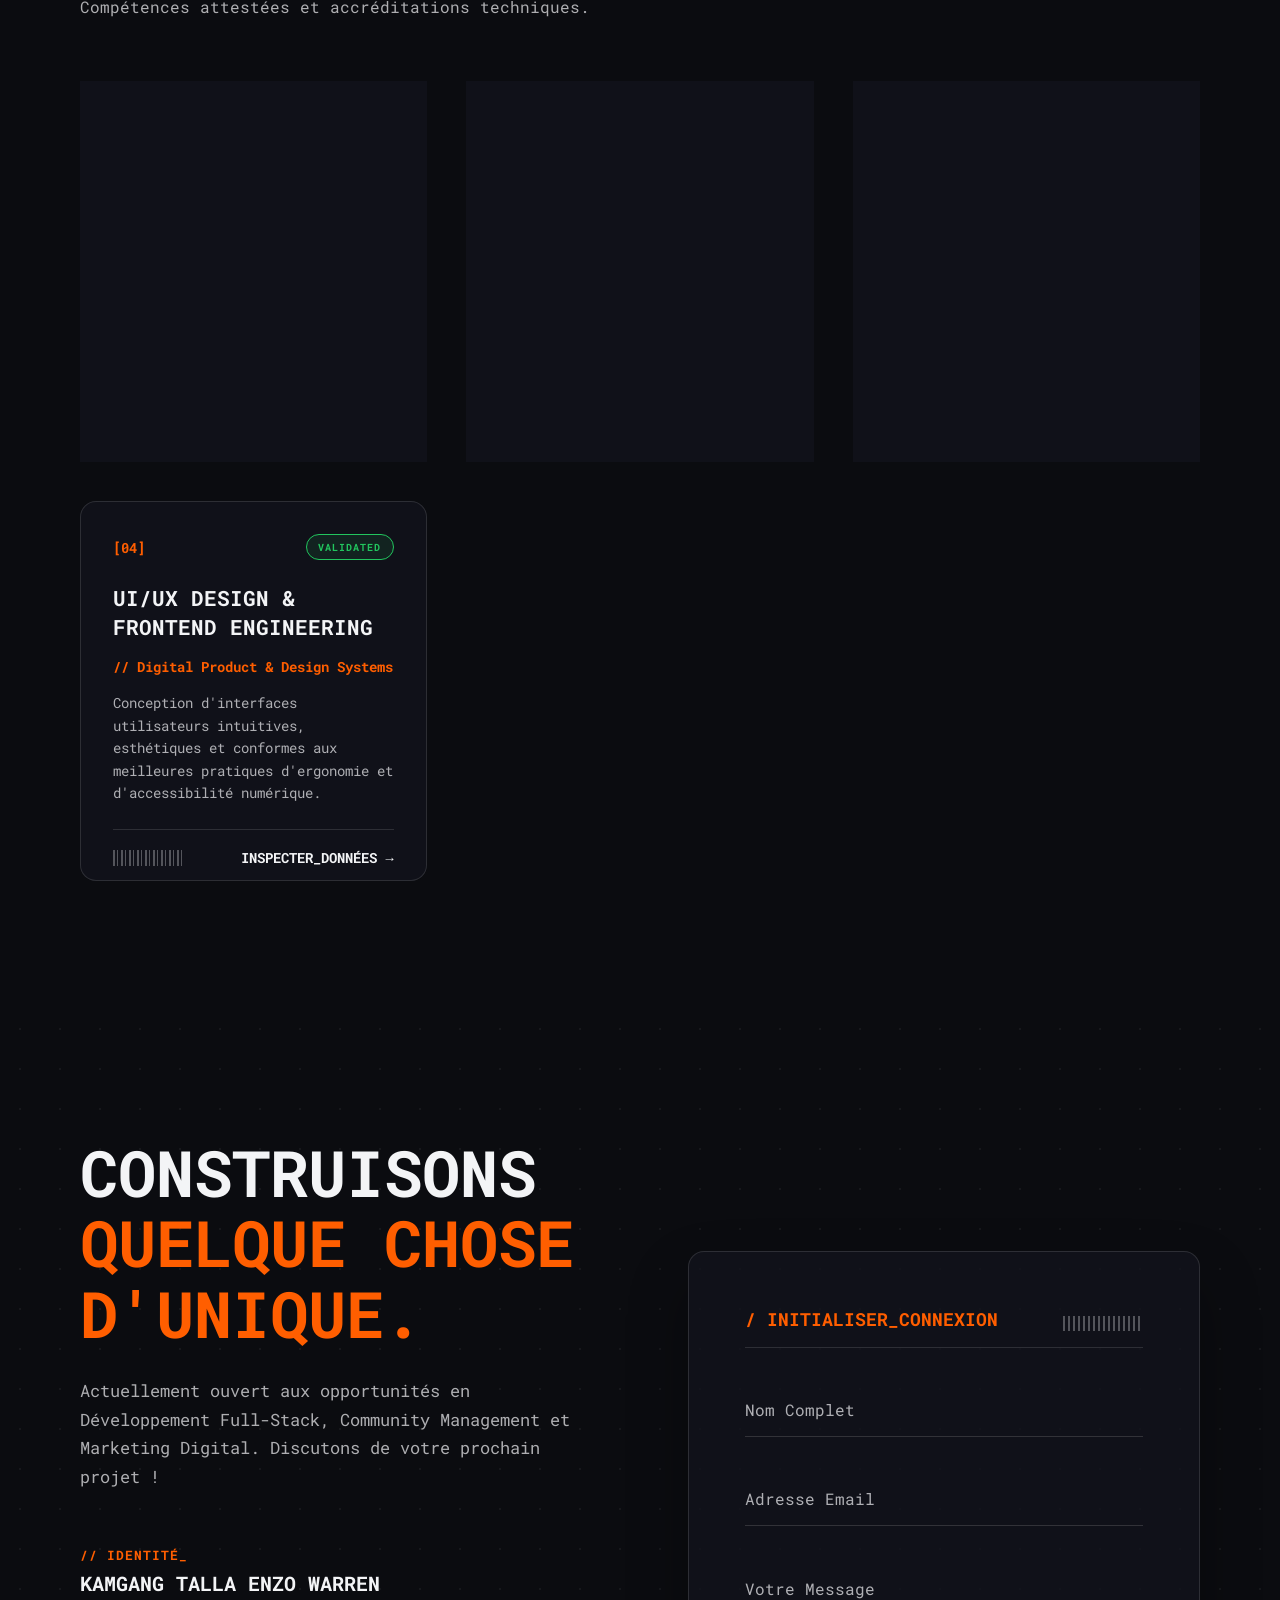
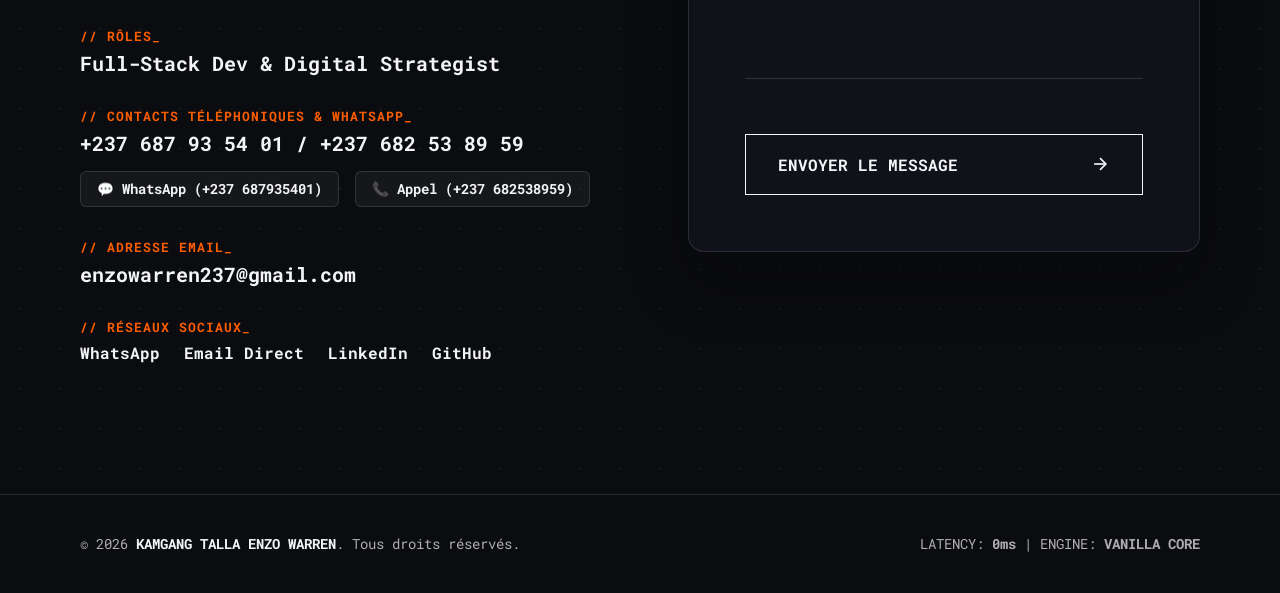
==== commit 35351491: "seo: optimisation complete du referencement naturel, balises meta, schema.org et sitemap.xml" ====
--- a/index.html
+++ b/index.html
@@ -3,61 +3,122 @@
 <head>
   <meta charset="utf-8">
   <meta name="viewport" content="width=device-width, initial-scale=1">
-  <!-- Méta-données Principales -->
-  <title>KAMGANG TALLA ENZO WARREN | Développeur Full-Stack & Community Manager / Marketing Digital</title>
-  <meta name="description" content="Portfolio officiel de KAMGANG TALLA ENZO WARREN : Développeur Full-Stack, Community Manager & Expert Marketing Digital à Douala / Yaoundé, Cameroun. Création d'applications web/mobiles et stratégies de croissance digitale.">
-  <meta name="keywords" content="KAMGANG TALLA ENZO WARREN, Enzo Warren, Développeur Full-Stack Cameroun, Community Manager Cameroun, Marketing Digital Douala, React, Next.js, Node.js, Meta Ads, SEO Cameroun">
+  <!-- Optimisation Performance / Core Web Vitals (Google Fonts) -->
+  <link rel="preconnect" href="https://fonts.googleapis.com">
+  <link rel="preconnect" href="https://fonts.gstatic.com" crossorigin>
+
+  <!-- Méta-données Principales & Référencement Naturel (SEO) -->
+  <title>KAMGANG TALLA ENZO WARREN | Développeur Full-Stack & Expert Marketing Digital / Community Manager</title>
+  <meta name="description" content="Portfolio officiel de KAMGANG TALLA ENZO WARREN : Développeur Full-Stack, Community Manager & Expert Marketing Digital au Cameroun. Applications web et acquisition.">
+  <meta name="keywords" content="KAMGANG TALLA ENZO WARREN, Enzo Warren, Développeur Full-Stack Cameroun, Développeur Web Douala, Community Manager Cameroun, Marketing Digital Douala, React Developer, Next.js, Node.js, Meta Ads, Consultant Digital, Growth Hacking Afrique">
   <meta name="author" content="KAMGANG TALLA ENZO WARREN">
-  <meta name="robots" content="index, follow">
+  <meta name="robots" content="index, follow, max-snippet:-1, max-image-preview:large, max-video-preview:-1">
   <link rel="canonical" href="https://kamgang-enzo.vercel.app/">
+  <link rel="alternate" hreflang="fr" href="https://kamgang-enzo.vercel.app/">
+  <link rel="alternate" hreflang="en" href="https://kamgang-enzo.vercel.app/">
+  <link rel="alternate" hreflang="x-default" href="https://kamgang-enzo.vercel.app/">
+
+  <!-- Référencement Local & Mobile -->
+  <meta name="theme-color" content="#0b0c10">
+  <meta name="geo.region" content="CM-LT">
+  <meta name="geo.placename" content="Douala">
+  <meta name="geo.position" content="4.0511;9.7679">
+  <meta name="ICBM" content="4.0511, 9.7679">
+  <meta name="format-detection" content="telephone=no">
 
   <!-- Open Graph / Facebook / LinkedIn / WhatsApp -->
-  <meta property="og:type" content="website">
+  <meta property="og:type" content="profile">
+  <meta property="og:site_name" content="Enzo Warren Portfolio">
   <meta property="og:url" content="https://kamgang-enzo.vercel.app/">
-  <meta property="og:title" content="KAMGANG TALLA ENZO WARREN | Portfolio Numérique Interactif">
-  <meta property="og:description" content="Développeur Full-Stack, Community Manager & Expert Marketing Digital. Découvrez mes projets, compétences et contactez-moi directement.">
+  <meta property="og:title" content="KAMGANG TALLA ENZO WARREN | Développeur Full-Stack & Stratège Digital">
+  <meta property="og:description" content="Développeur Full-Stack, Community Manager & Expert Marketing Digital. Découvrez mes projets, mes certifications et téléchargez mon CV.">
   <meta property="og:image" content="https://kamgang-enzo.vercel.app/assets/img/moi.jpg">
-  <meta property="og:image:alt" content="Portrait de KAMGANG TALLA ENZO WARREN">
+  <meta property="og:image:alt" content="Portrait professionnel de KAMGANG TALLA ENZO WARREN">
+  <meta property="og:image:width" content="1040">
+  <meta property="og:image:height" content="1300">
+  <meta property="og:image:type" content="image/jpeg">
   <meta property="og:locale" content="fr_FR">
   <meta property="og:locale:alternate" content="en_US">
 
   <!-- Twitter Cards -->
   <meta name="twitter:card" content="summary_large_image">
   <meta name="twitter:title" content="KAMGANG TALLA ENZO WARREN | Développeur & Stratège Digital">
-  <meta name="twitter:description" content="Portfolio interactif : Solutions logicielles modernes, acquisition digitale et gestion de communautés.">
+  <meta name="twitter:description" content="Portfolio interactif : Solutions web modernes, acquisition digitale et gestion de communautés.">
   <meta name="twitter:image" content="https://kamgang-enzo.vercel.app/assets/img/moi.jpg">
+  <meta name="twitter:image:alt" content="KAMGANG TALLA ENZO WARREN Portrait">
 
   <!-- Favicon -->
   <link rel="icon" type="image/jpeg" href="assets/img/moi.jpg">
 
-  <!-- Données Structurées JSON-LD pour Google Rich Snippets -->
+  <!-- Données Structurées JSON-LD Enrichies (@graph) pour Google Knowledge Graph & Rich Results -->
   <script type="application/ld+json">
   {
     "@context": "https://schema.org",
-    "@type": "Person",
-    "name": "KAMGANG TALLA ENZO WARREN",
-    "alternateName": "Enzo Warren",
-    "url": "https://kamgang-enzo.vercel.app/",
-    "image": "https://kamgang-enzo.vercel.app/assets/img/moi.jpg",
-    "jobTitle": "Full-Stack Software Developer, Community Manager & Digital Marketer",
-    "email": "mailto:enzowarren237@gmail.com",
-    "telephone": ["+237687935401", "+237682538959"],
-    "address": {
-      "@type": "PostalAddress",
-      "addressCountry": "CM"
-    },
-    "knowsAbout": [
-      "Full-Stack Web Development",
-      "React",
-      "Next.js",
-      "Node.js",
-      "TypeScript",
-      "Community Management",
-      "Digital Marketing",
-      "Social Media Strategy",
-      "SEO & SEA",
-      "Meta Ads",
-      "Google Ads"
+    "@graph": [
+      {
+        "@type": "Person",
+        "@id": "https://kamgang-enzo.vercel.app/#person",
+        "name": "KAMGANG TALLA ENZO WARREN",
+        "alternateName": "Enzo Warren",
+        "url": "https://kamgang-enzo.vercel.app/",
+        "image": "https://kamgang-enzo.vercel.app/assets/img/moi.jpg",
+        "jobTitle": "Développeur Full-Stack, Community Manager & Expert Marketing Digital",
+        "email": "mailto:enzowarren237@gmail.com",
+        "telephone": ["+237687935401", "+237682538959"],
+        "nationality": "Cameroonian",
+        "address": {
+          "@type": "PostalAddress",
+          "addressLocality": "Douala",
+          "addressCountry": "CM"
+        },
+        "sameAs": [
+          "https://github.com/Enzo22407",
+          "https://wa.me/237687935401",
+          "https://kamgang-enzo.vercel.app/"
+        ],
+        "knowsAbout": [
+          "Full-Stack Web Development",
+          "React",
+          "Next.js",
+          "Node.js",
+          "TypeScript",
+          "PostgreSQL",
+          "Community Management",
+          "Digital Marketing",
+          "Social Media Strategy",
+          "SEO & SEA",
+          "Meta Ads",
+          "Google Ads",
+          "Growth Hacking"
+        ]
+      },
+      {
+        "@type": "WebSite",
+        "@id": "https://kamgang-enzo.vercel.app/#website",
+        "url": "https://kamgang-enzo.vercel.app/",
+        "name": "KAMGANG TALLA ENZO WARREN | Portfolio Développeur & Stratège Digital",
+        "description": "Portfolio interactif présentant les projets de développement full-stack et les stratégies de marketing digital de KAMGANG TALLA ENZO WARREN.",
+        "publisher": {
+          "@id": "https://kamgang-enzo.vercel.app/#person"
+        },
+        "inLanguage": ["fr-FR", "en-US"]
+      },
+      {
+        "@type": "ProfilePage",
+        "@id": "https://kamgang-enzo.vercel.app/#webpage",
+        "url": "https://kamgang-enzo.vercel.app/",
+        "name": "KAMGANG TALLA ENZO WARREN - Portfolio & CV Officiel",
+        "isPartOf": {
+          "@id": "https://kamgang-enzo.vercel.app/#website"
+        },
+        "about": {
+          "@id": "https://kamgang-enzo.vercel.app/#person"
+        },
+        "primaryImageOfPage": {
+          "@type": "ImageObject",
+          "url": "https://kamgang-enzo.vercel.app/assets/img/moi.jpg"
+        }
+      }
     ]
   }
   </script>
@@ -123,6 +184,9 @@
     </div>
   </nav>
 
+  <!-- MAIN CONTENT CONTAINER -->
+  <main id="mainContent">
+
   <!-- SECTION 1 : HERO SECTION -->
   <header id="hero" class="hero-container">
     <div class="digital-grid"></div>
@@ -169,7 +233,7 @@
     <!-- Visuel 3D Interactif -->
     <div class="right-content-header animate-item delay-6">
       <div class="image-3d-wrapper" id="heroTiltCard">
-        <img src="assets/img/moi.jpg" alt="KAMGANG TALLA ENZO WARREN" class="image-layer">
+        <img src="assets/img/moi.jpg" alt="KAMGANG TALLA ENZO WARREN - Développeur Full-Stack et Expert Marketing Digital Cameroun" class="image-layer">
         <div class="floating-status-card">
           <span class="status-dot-pulse"></span>
           <span class="status-text" data-i18n="hero_status">Disponible pour nouveaux projets</span>
@@ -186,7 +250,7 @@
       <!-- Colonne Image avec effet Grayscale Hover -->
       <div class="about-image-col animate-left delay-1">
         <div class="image-wrapper">
-          <img src="assets/img/moi.jpg" alt="Enzo Warren Portrait" class="grayscale-img">
+          <img src="assets/img/moi.jpg" alt="Portrait KAMGANG TALLA ENZO WARREN - Ingénieur Logiciel et Stratège Marketing" class="grayscale-img">
           <div class="experience-badge hover-float">
             <div class="badge-content">
               <span class="years" data-i18n="exp_badge_years">03+</span>
@@ -432,6 +496,7 @@
       </div>
     </div>
   </section>
+  </main>
 
   <!-- FOOTER -->
   <footer>
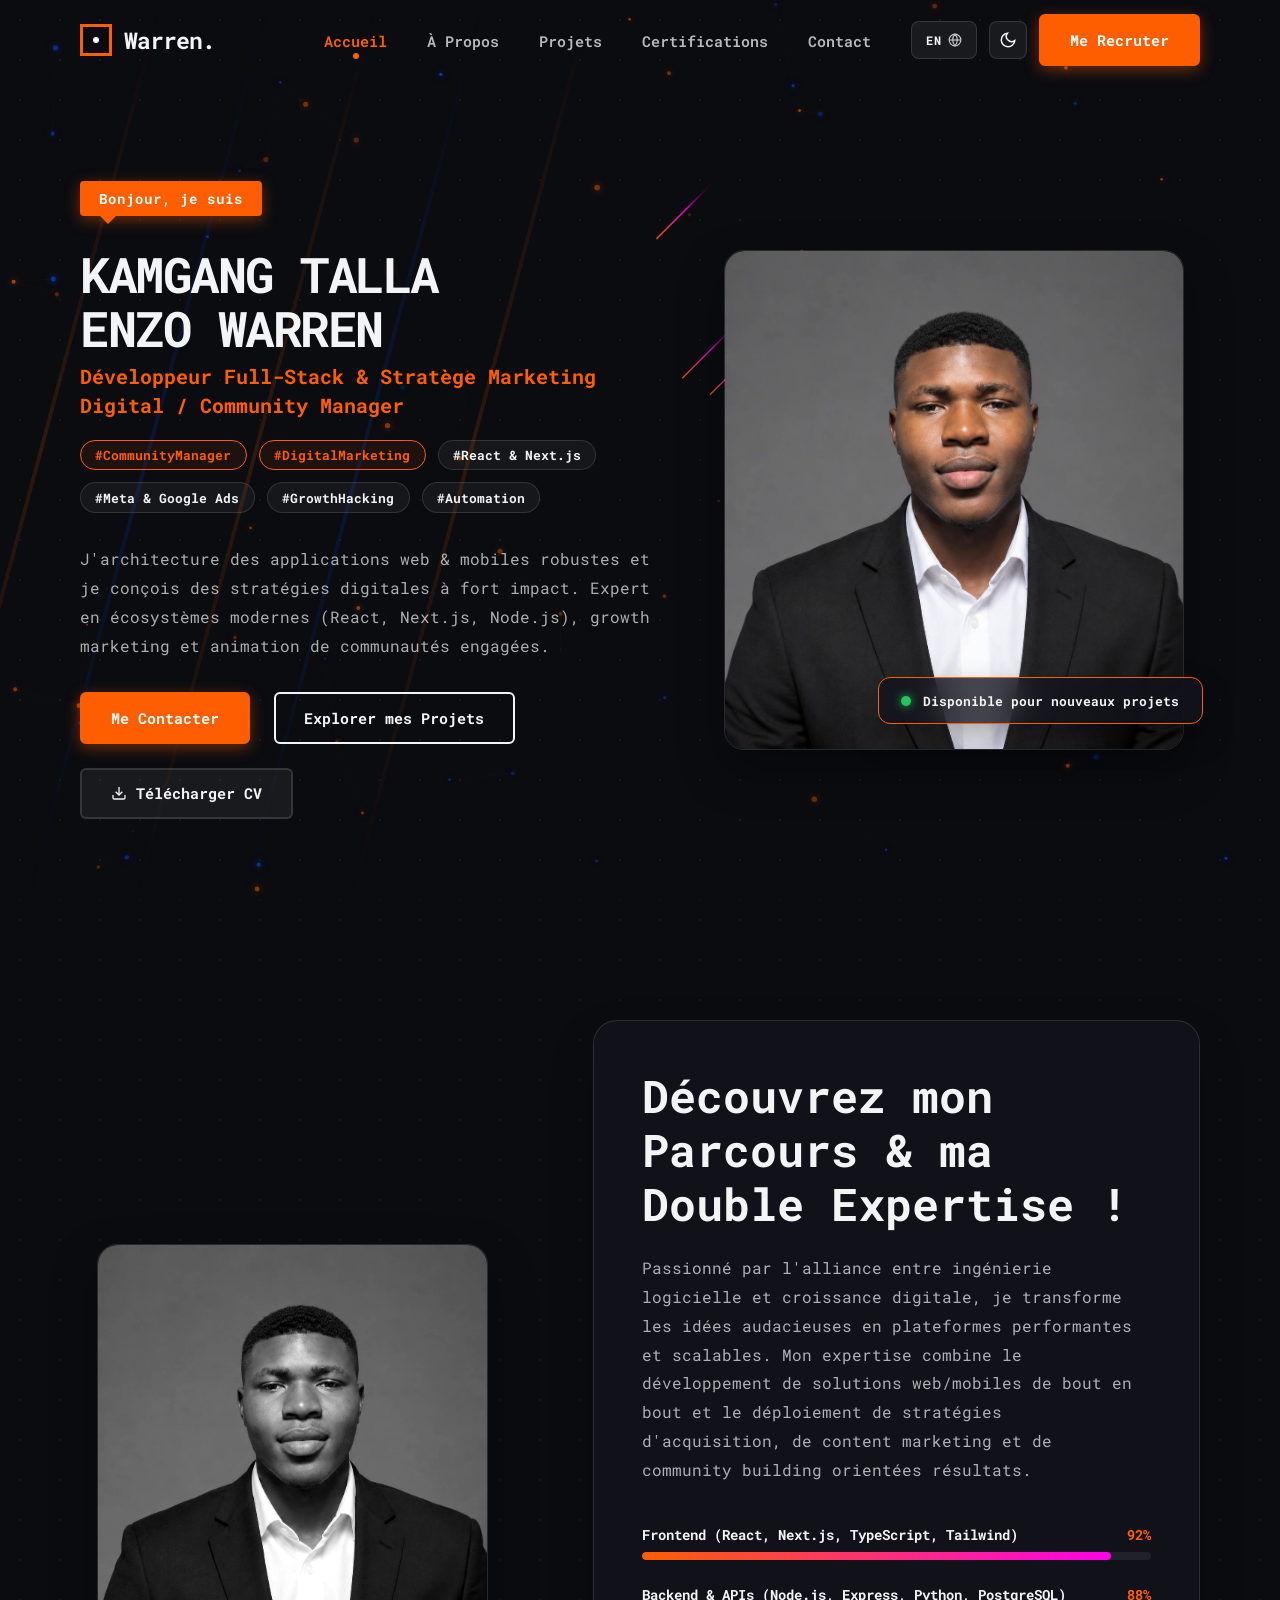
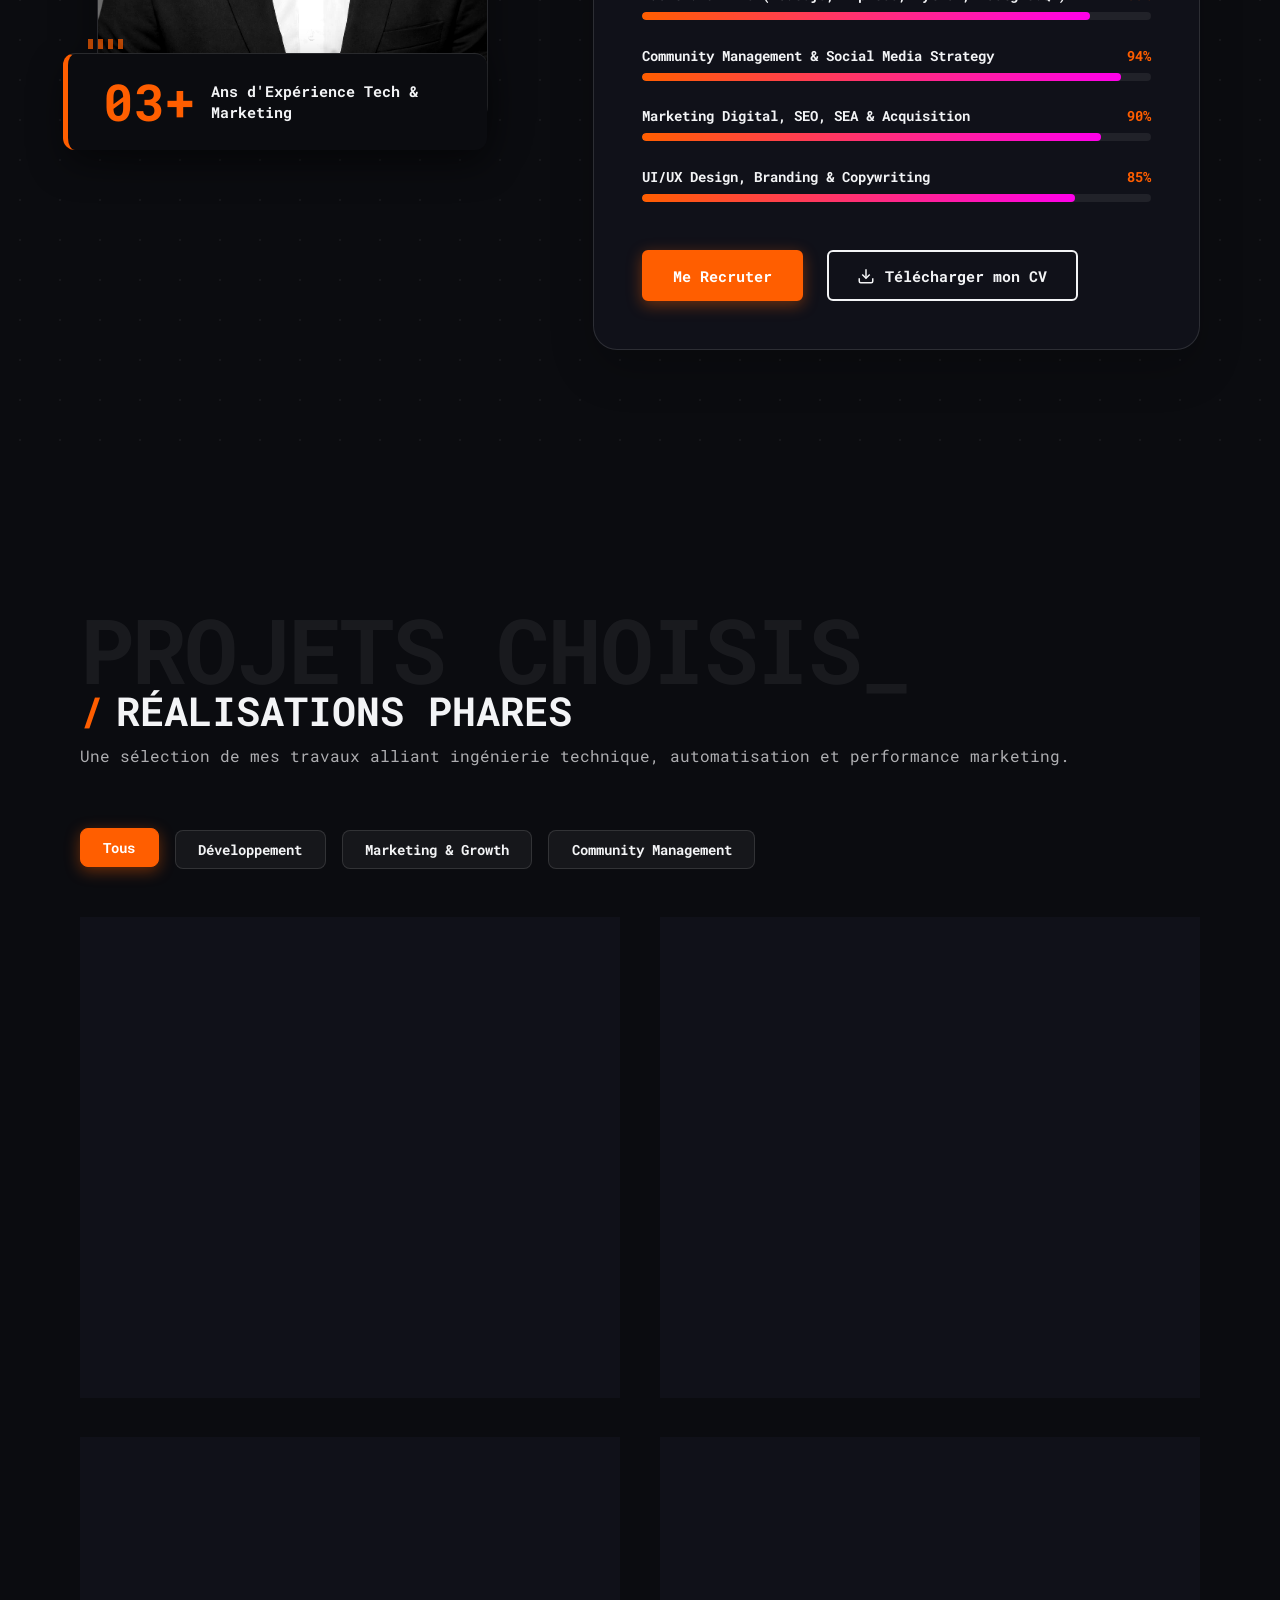
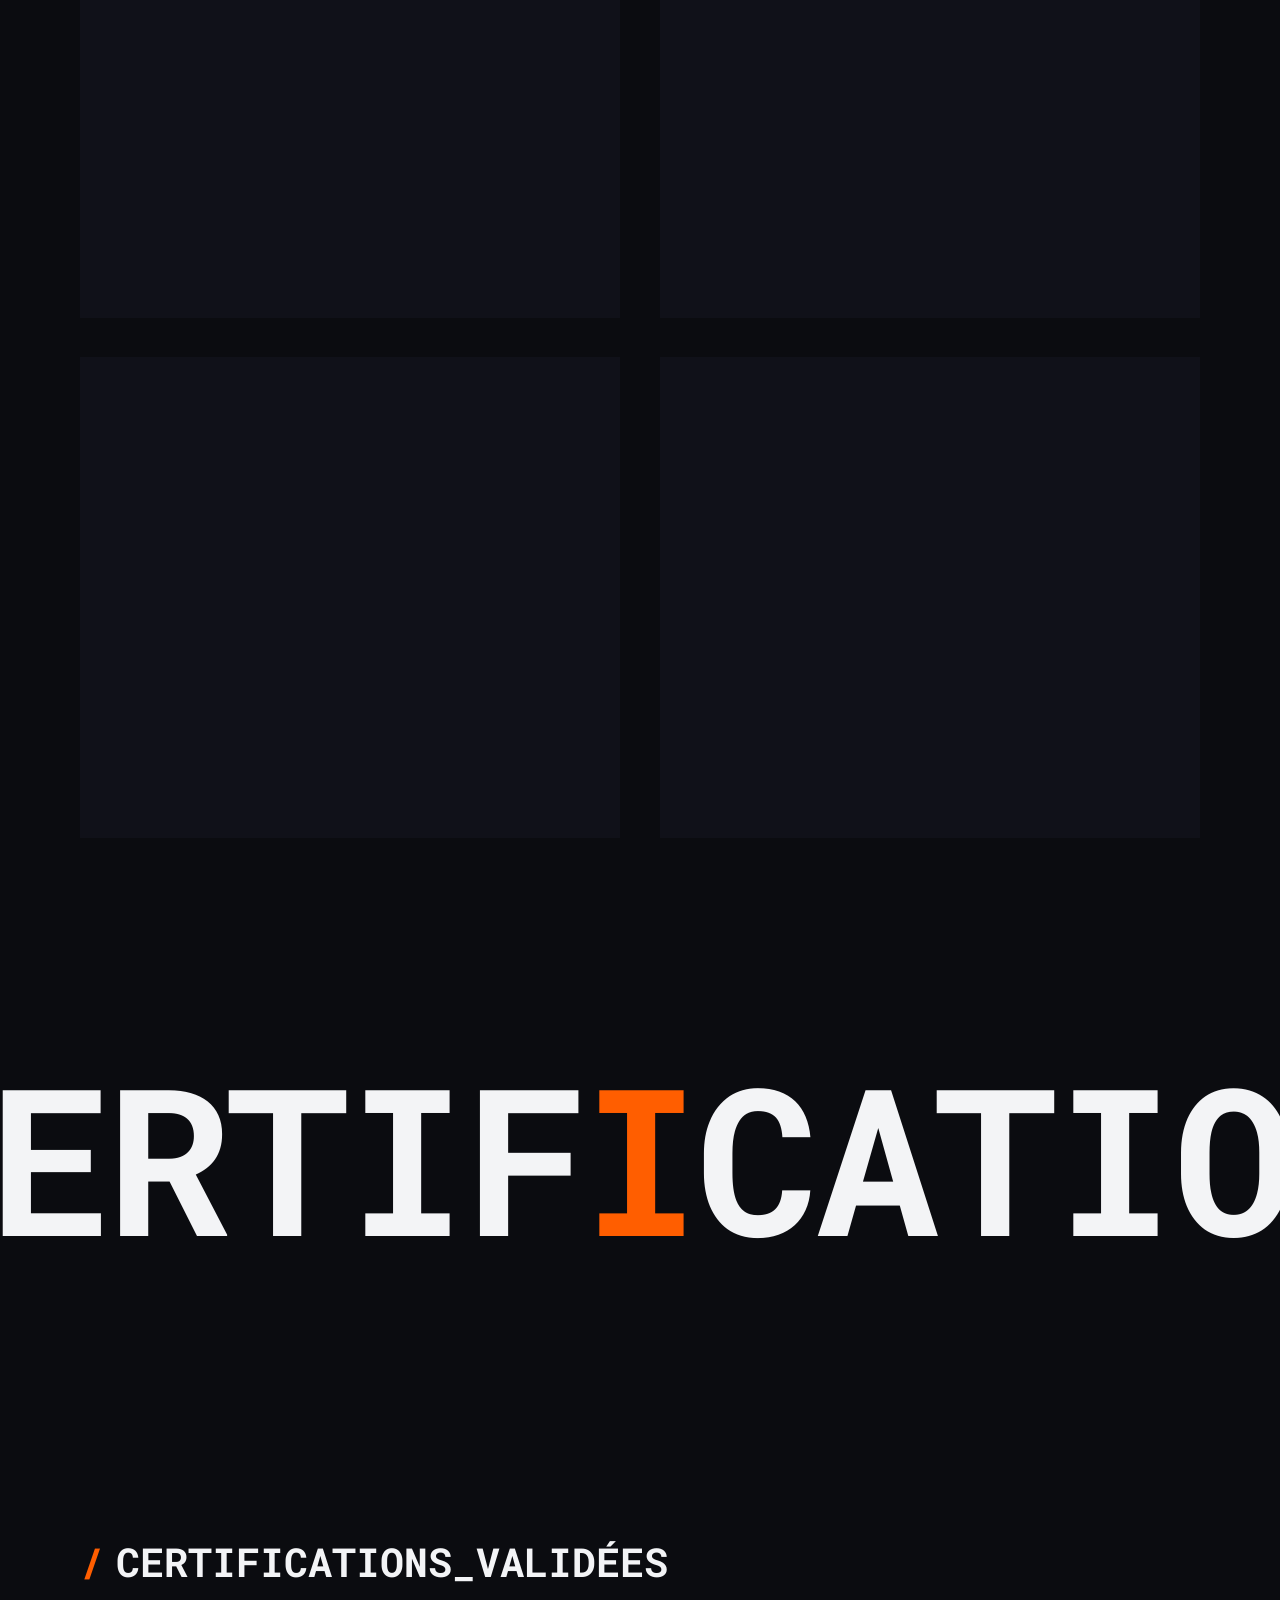
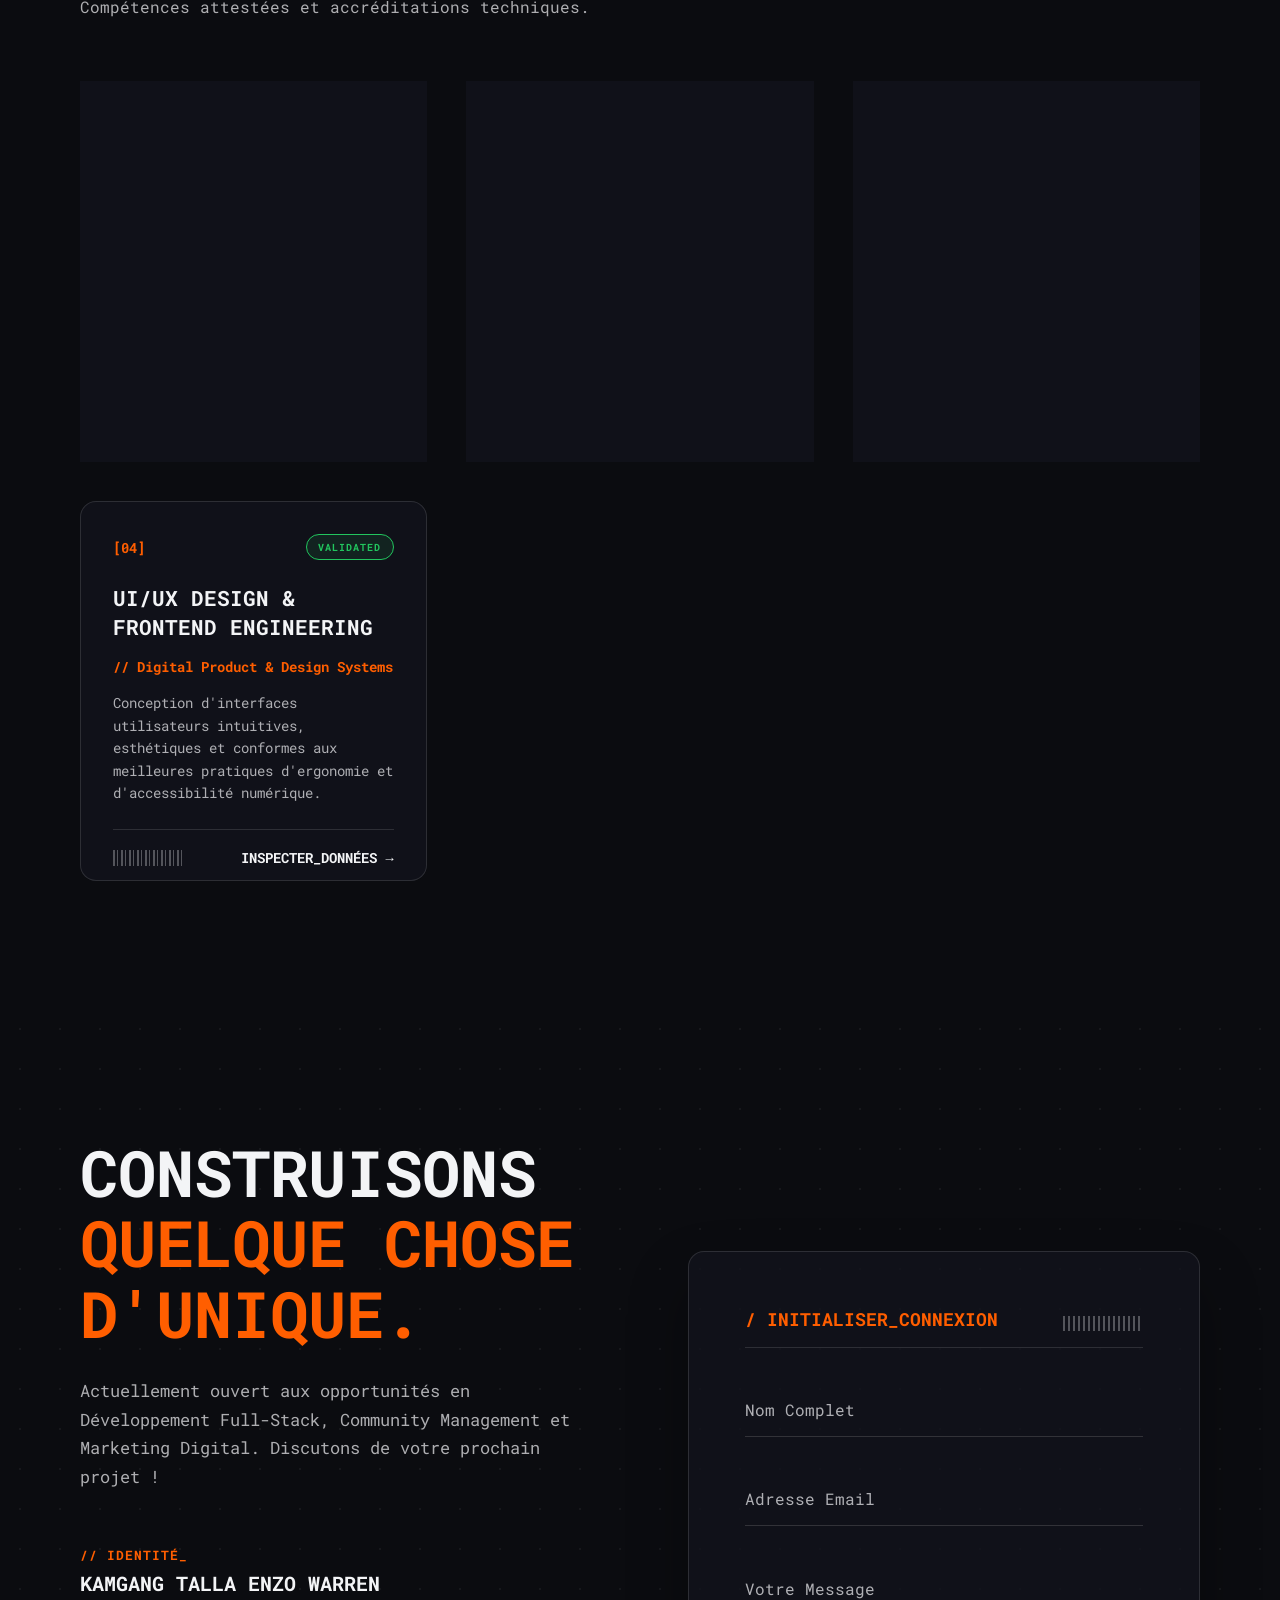
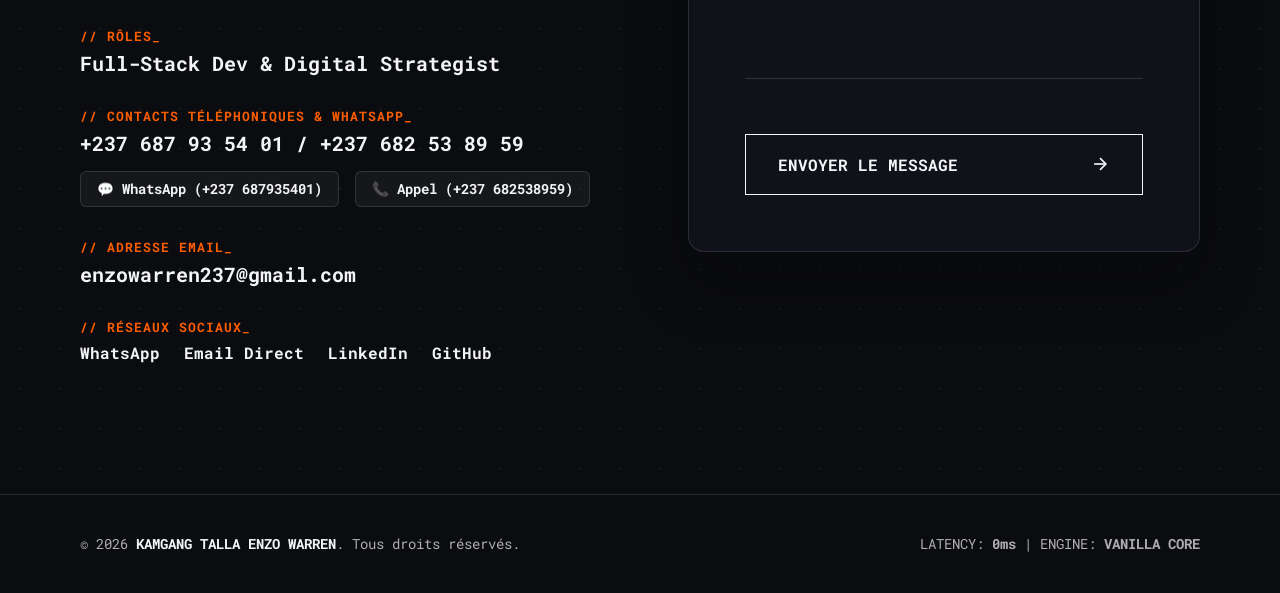
==== commit 0423d544: "chore: ajout du fichier et de la balise de verification Google Search Console" ====
--- a/index.html
+++ b/index.html
@@ -17,6 +17,9 @@
   <link rel="alternate" hreflang="fr" href="https://kamgang-enzo.vercel.app/">
   <link rel="alternate" hreflang="en" href="https://kamgang-enzo.vercel.app/">
   <link rel="alternate" hreflang="x-default" href="https://kamgang-enzo.vercel.app/">
+
+  <!-- Validation Google Search Console -->
+  <meta name="google-site-verification" content="googlee32c4038d490b5a7">
 
   <!-- Référencement Local & Mobile -->
   <meta name="theme-color" content="#0b0c10">
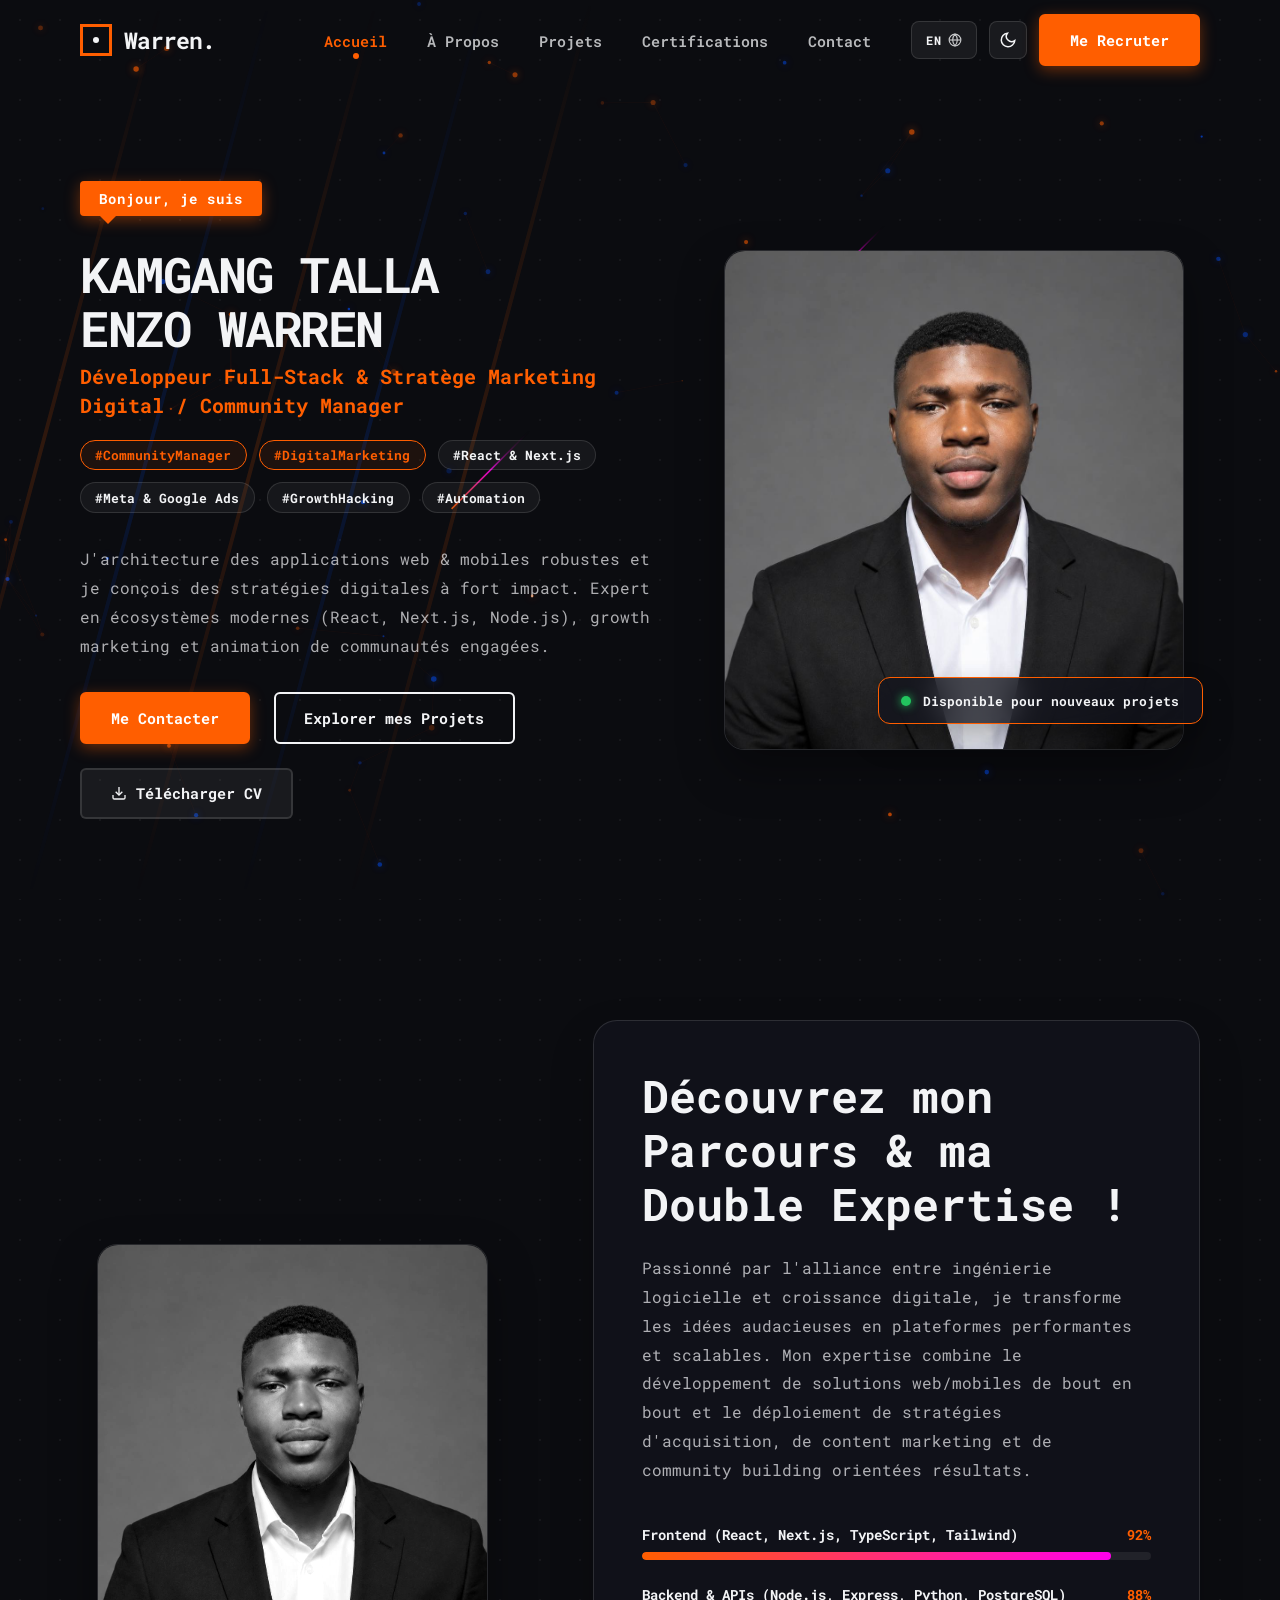
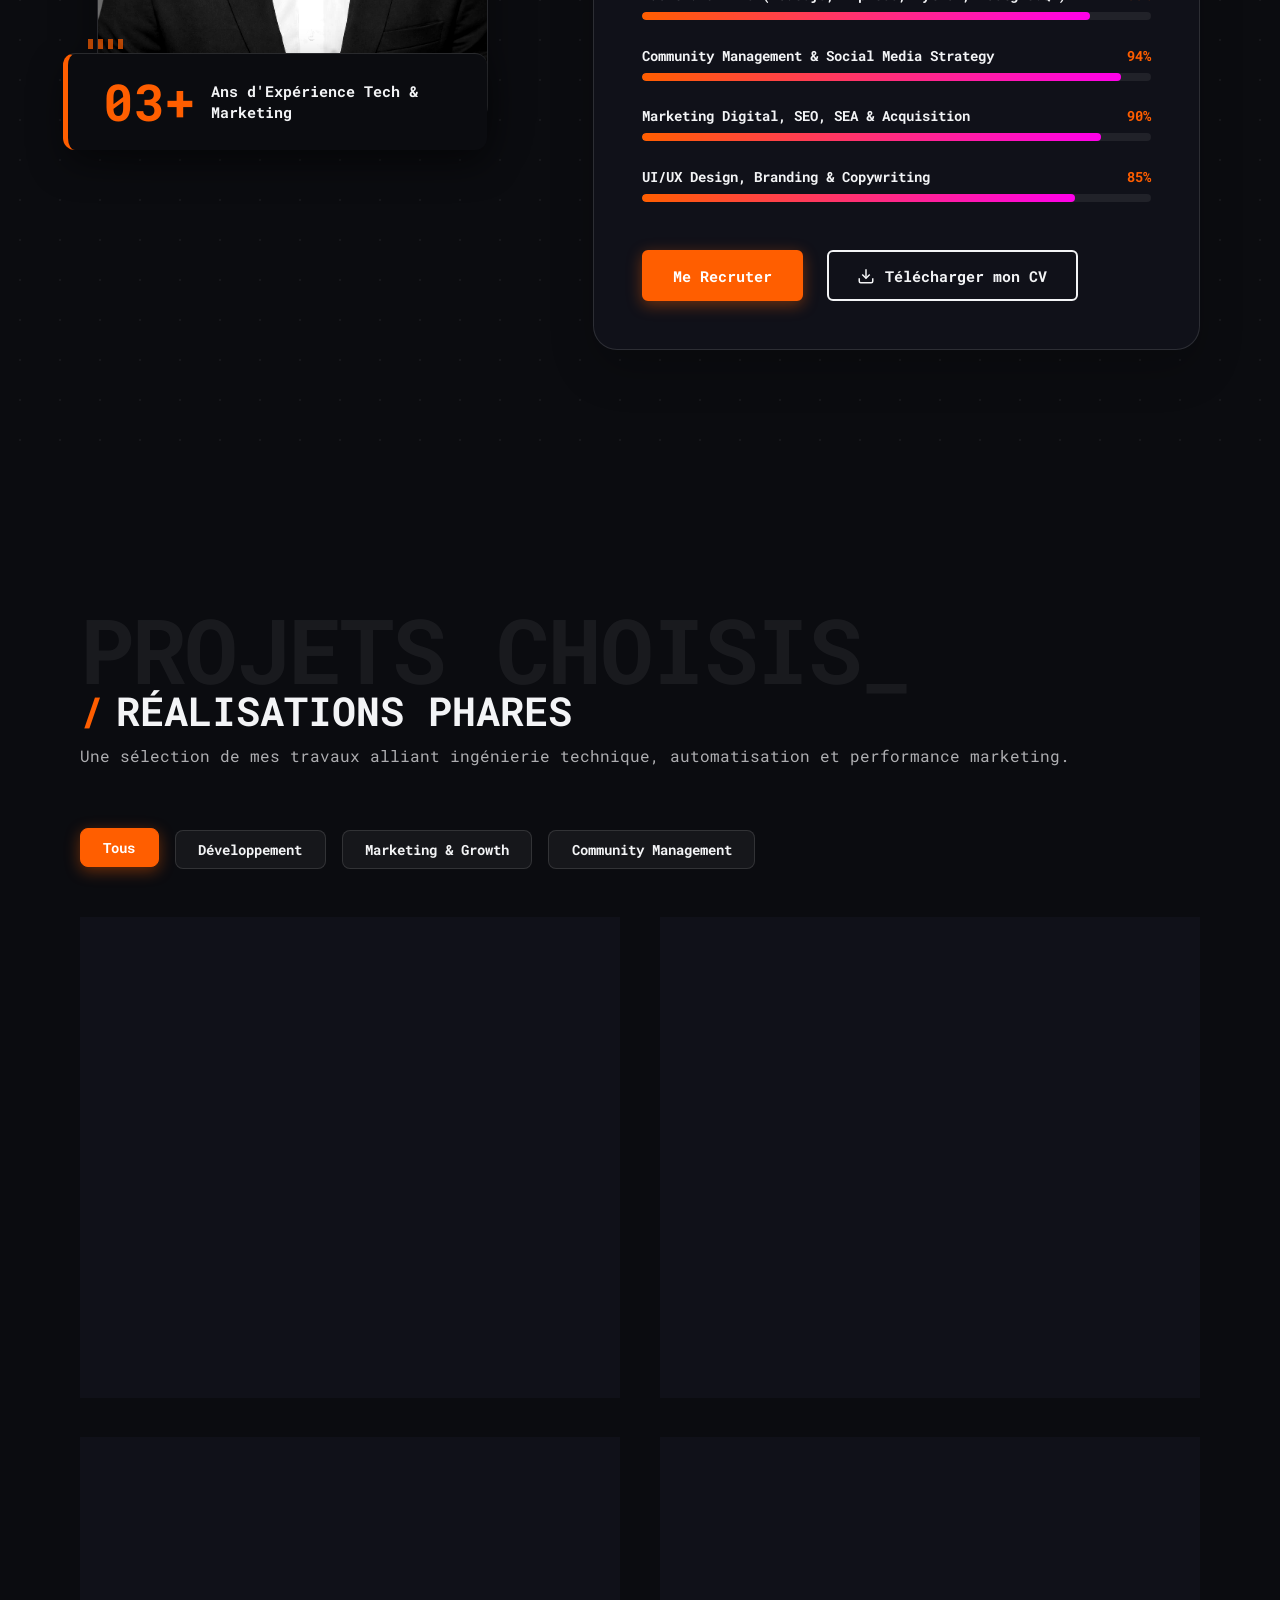
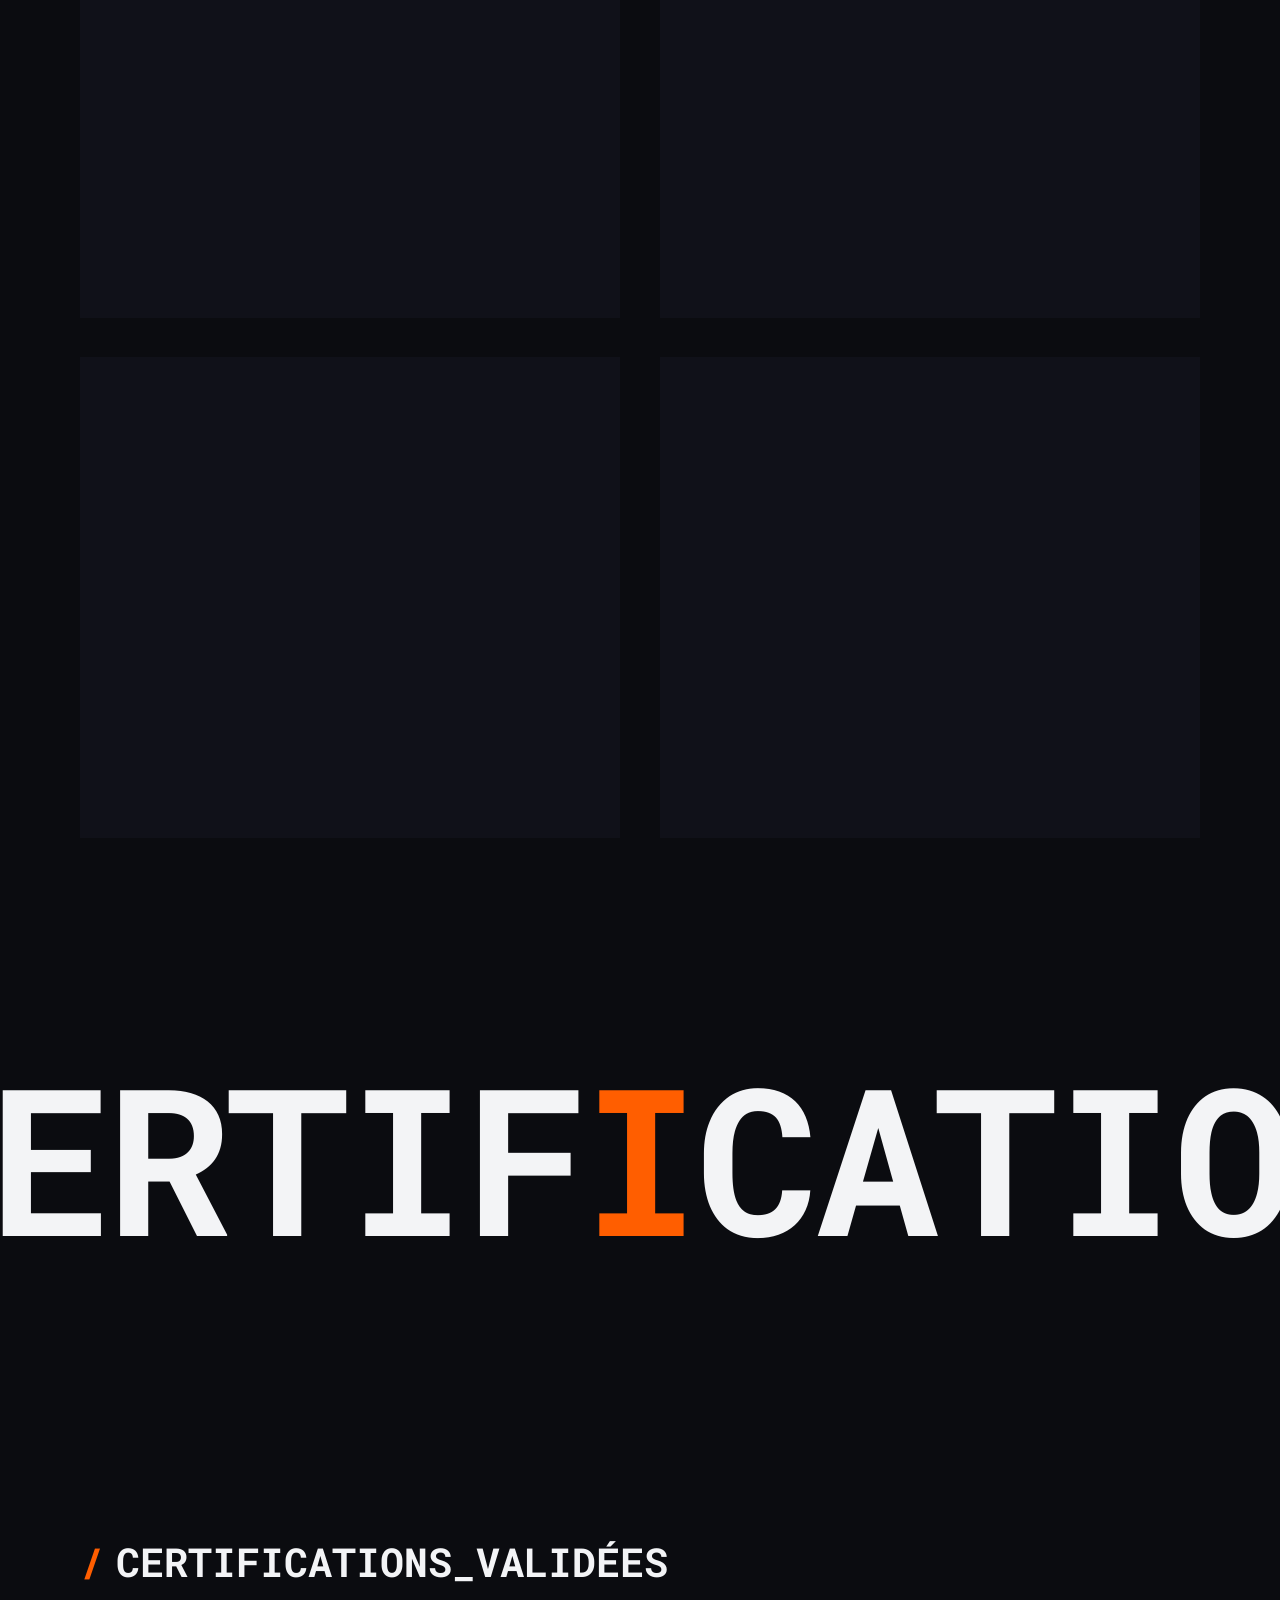
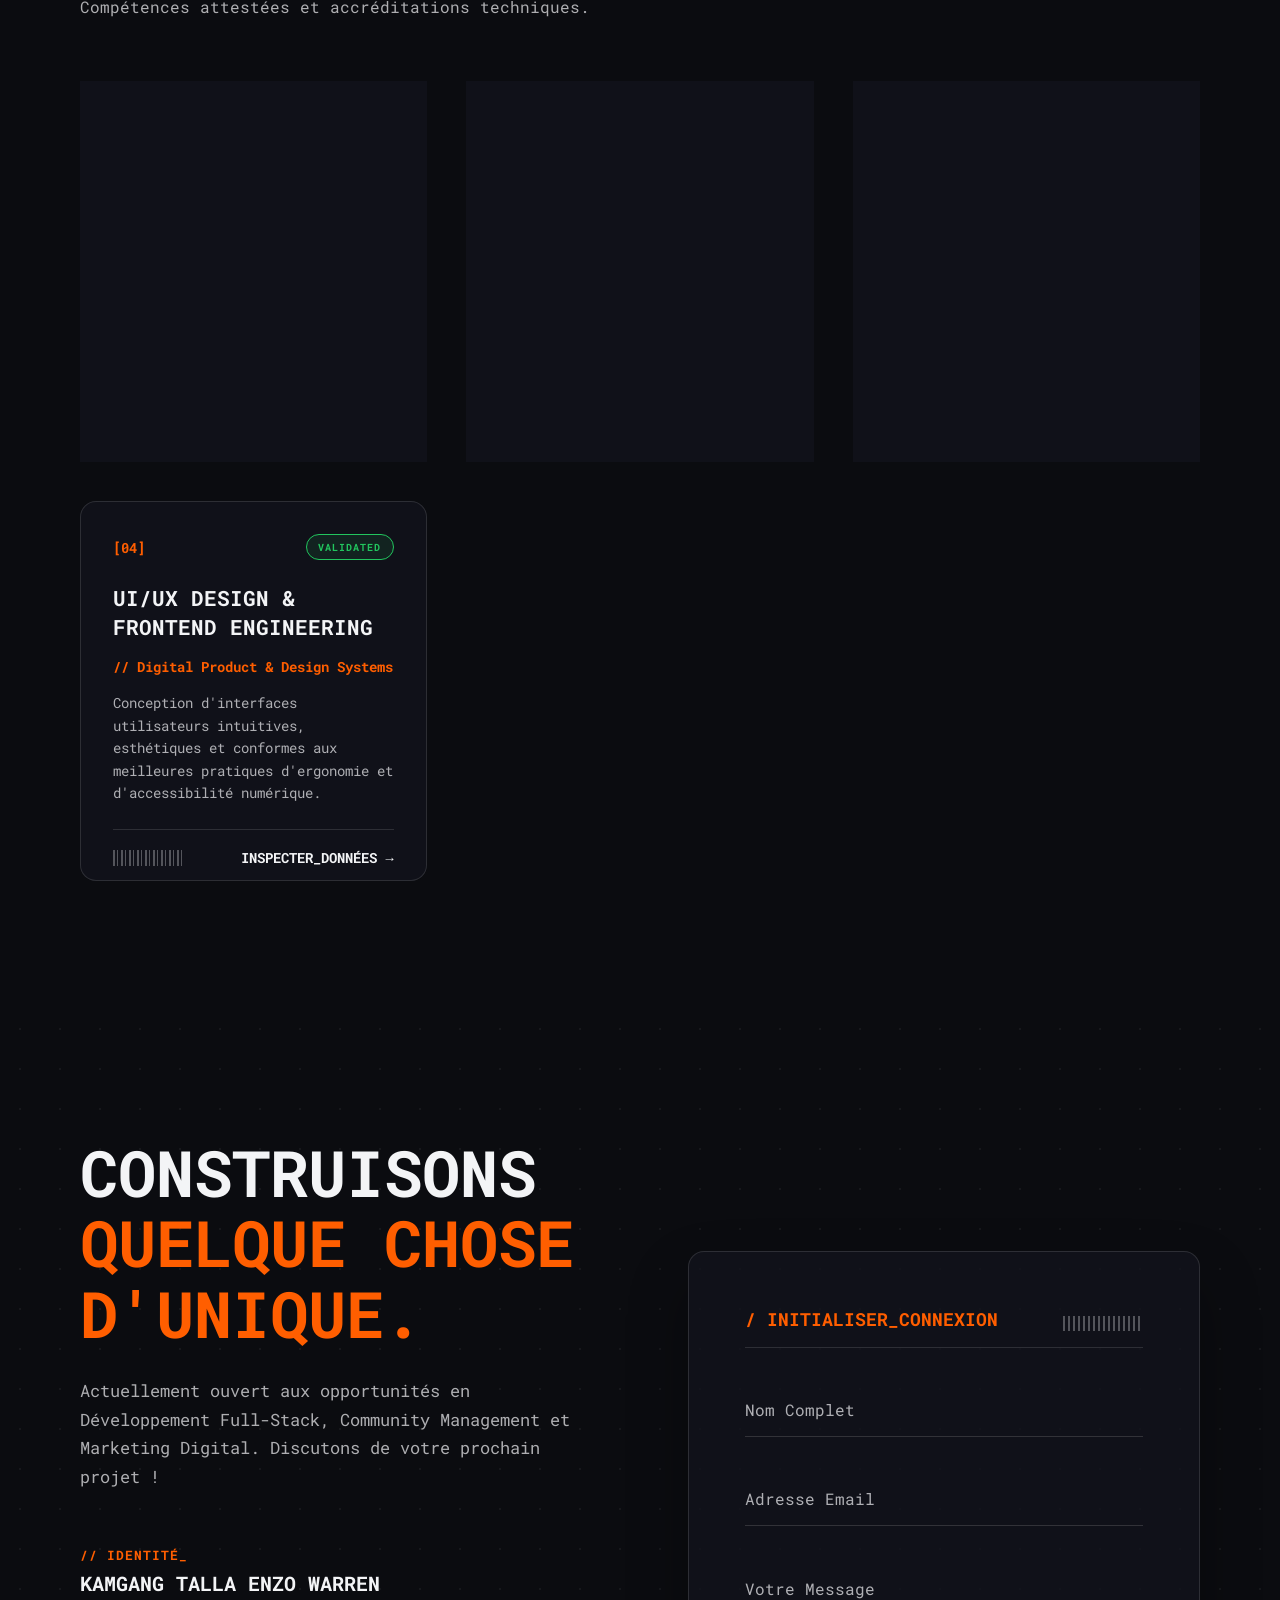
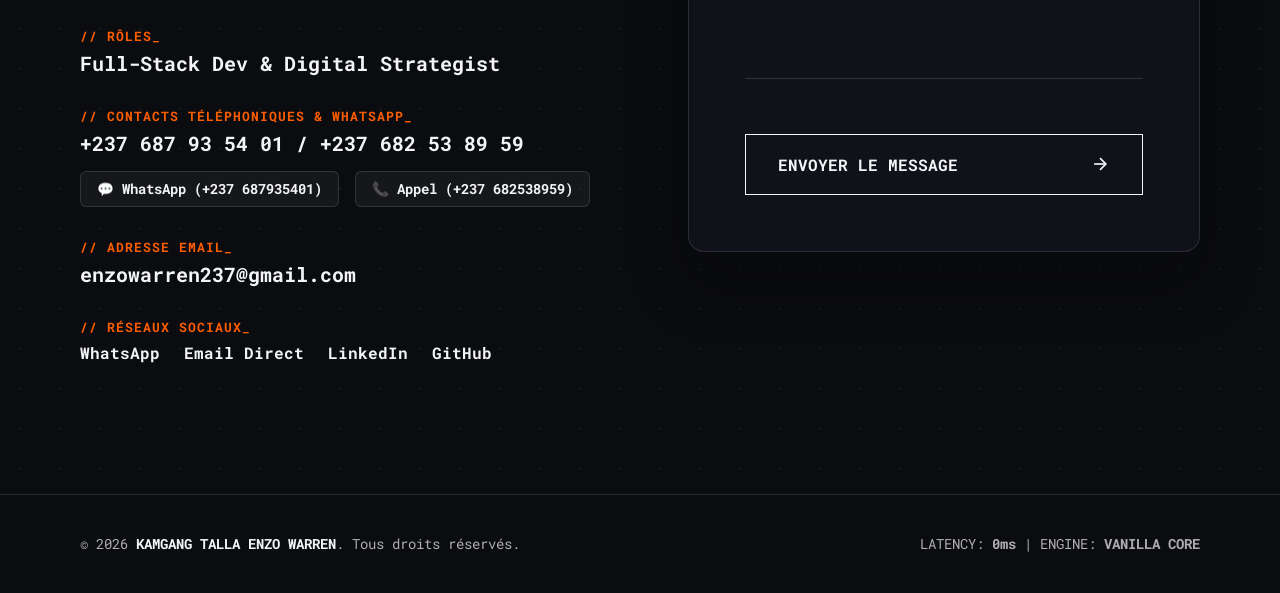
==== commit e95c522a: "chore: ajout du deuxieme fichier et balise de verification Google Search Console" ====
--- a/index.html
+++ b/index.html
@@ -20,6 +20,7 @@
 
   <!-- Validation Google Search Console -->
   <meta name="google-site-verification" content="googlee32c4038d490b5a7">
+  <meta name="google-site-verification" content="google8be577c0f03cac41">
 
   <!-- Référencement Local & Mobile -->
   <meta name="theme-color" content="#0b0c10">
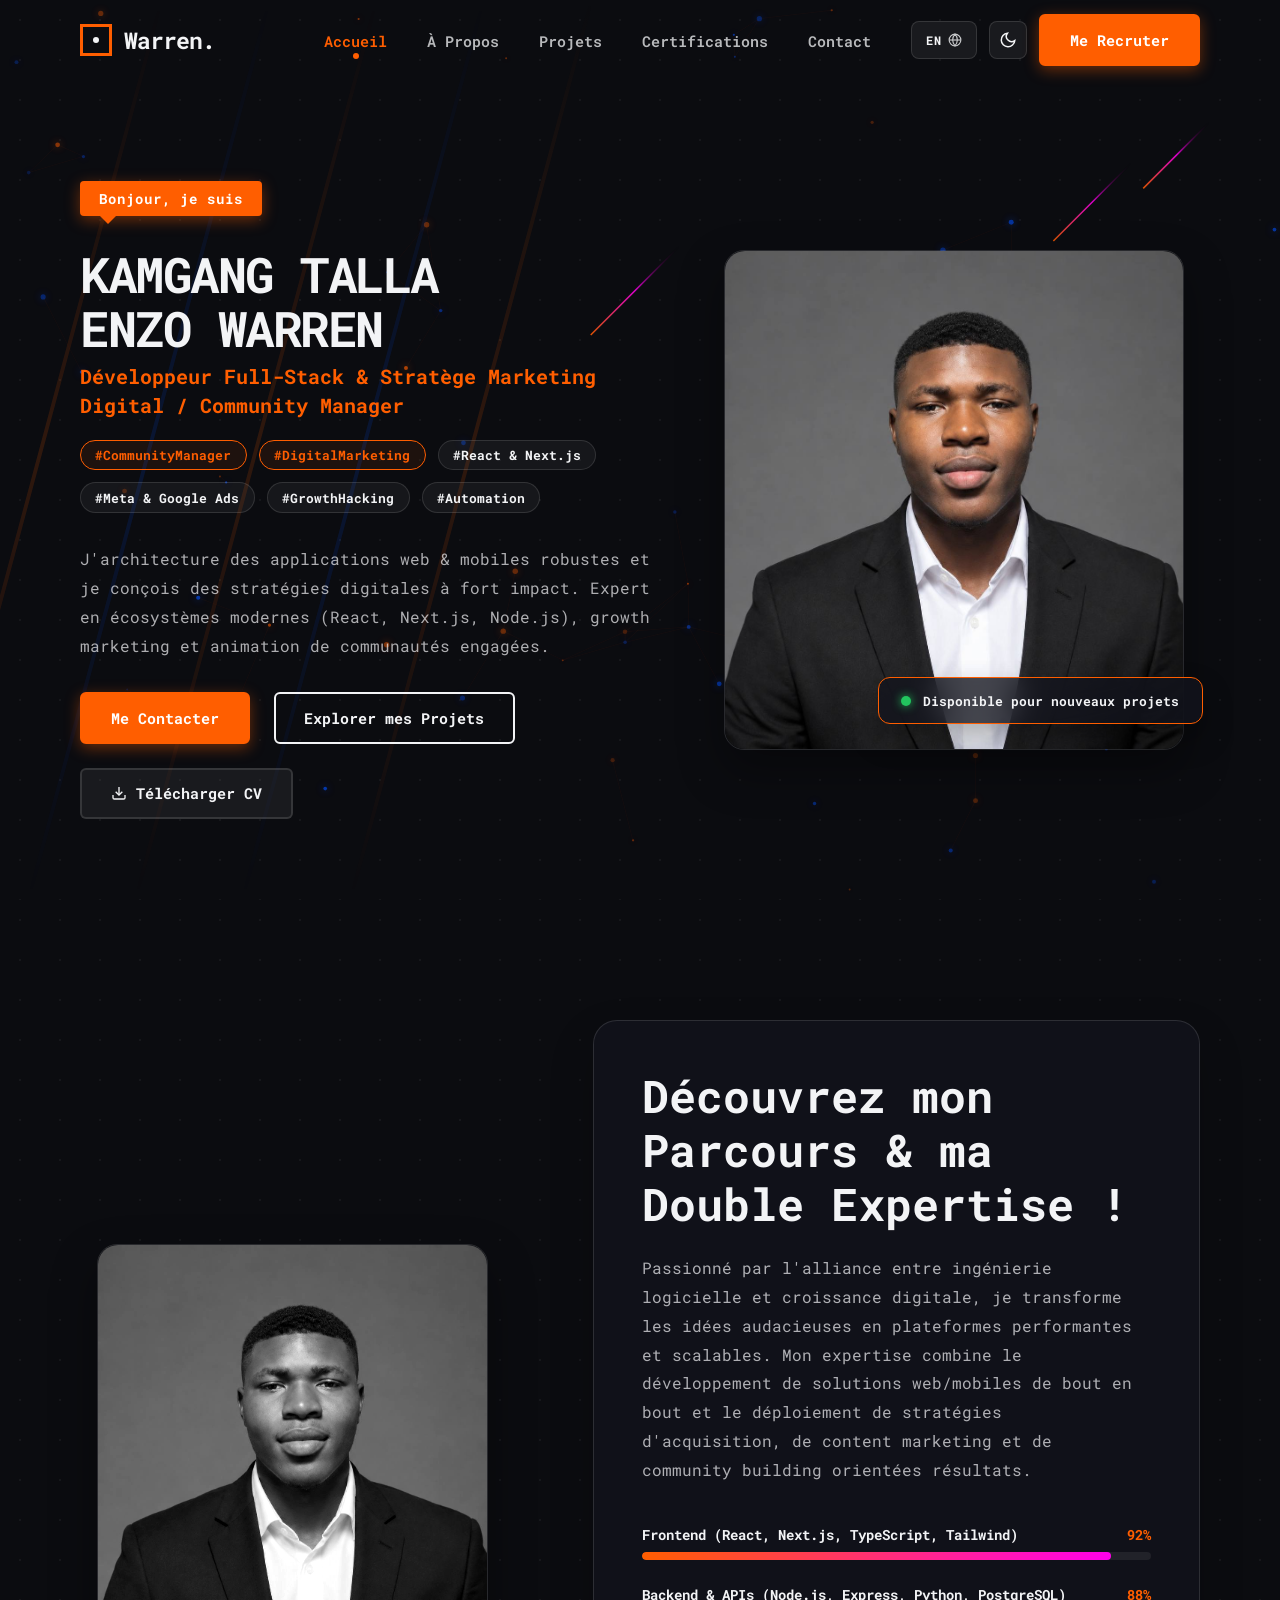
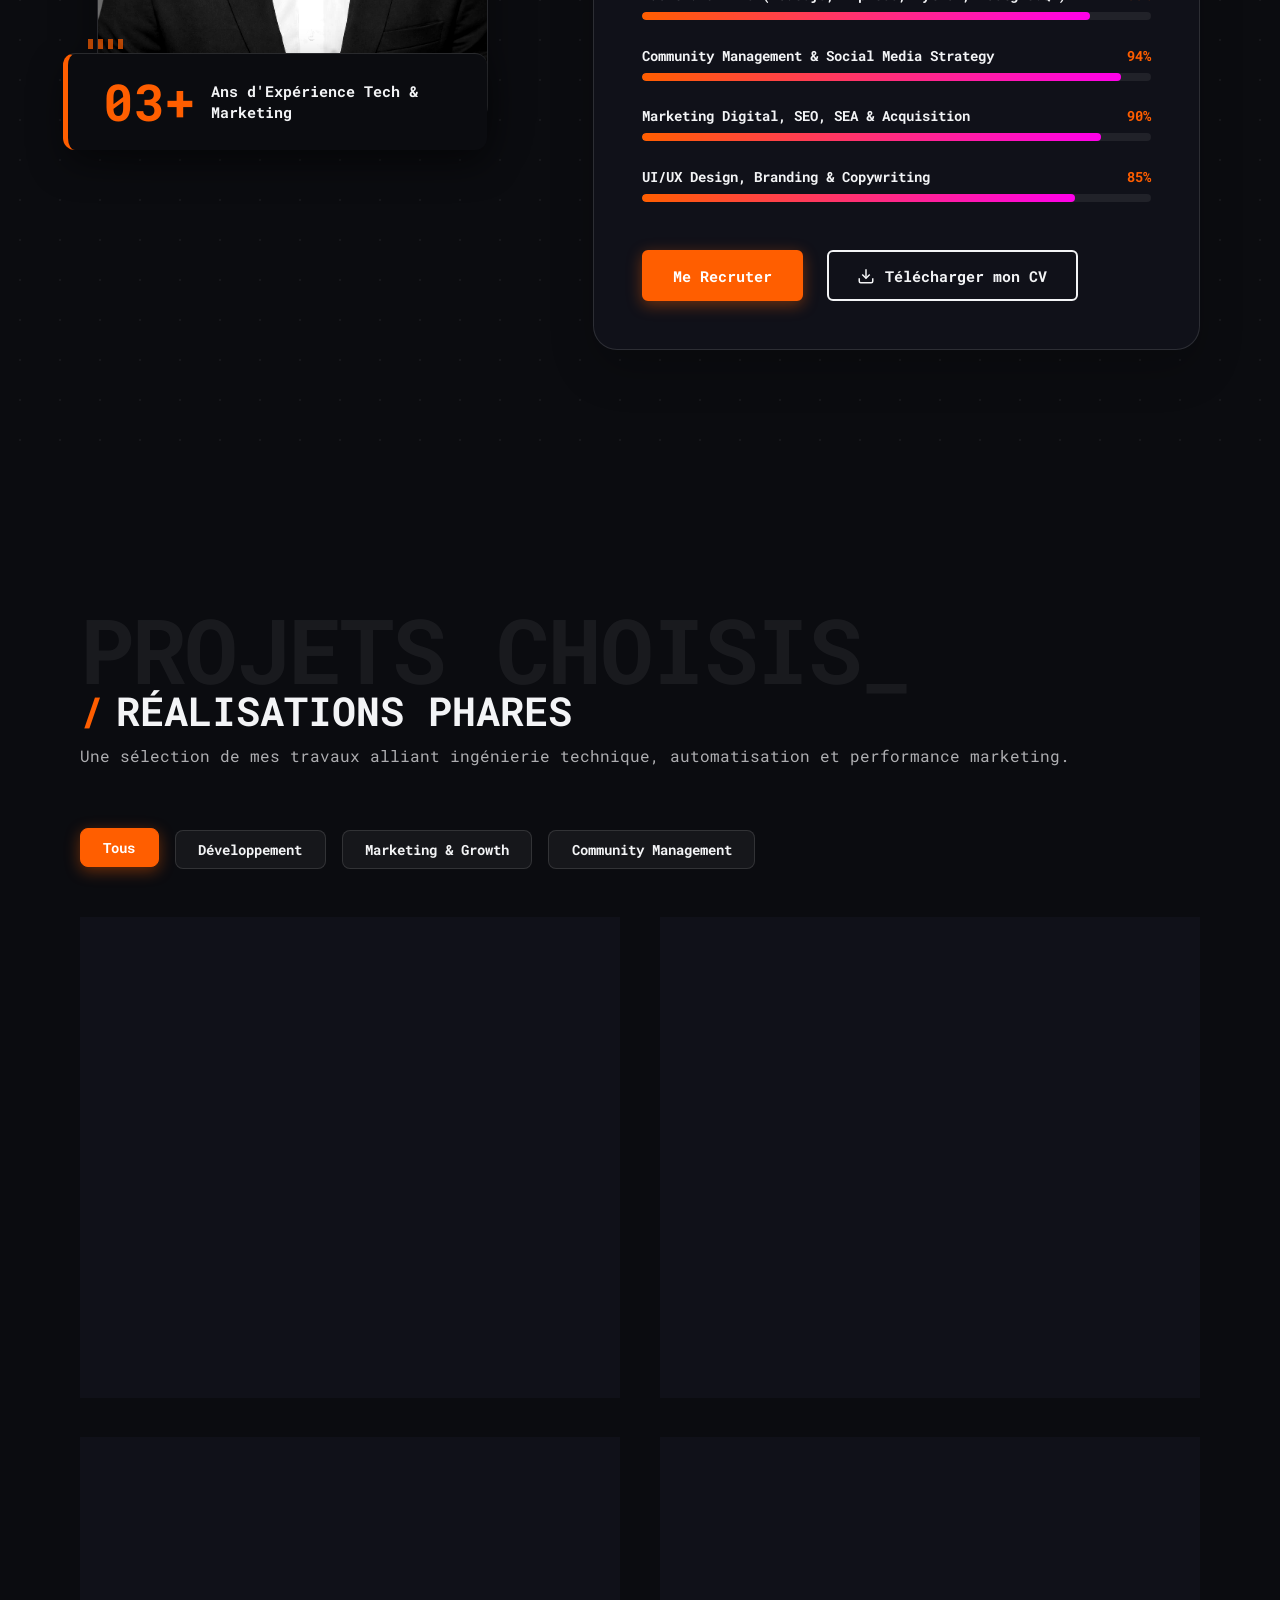
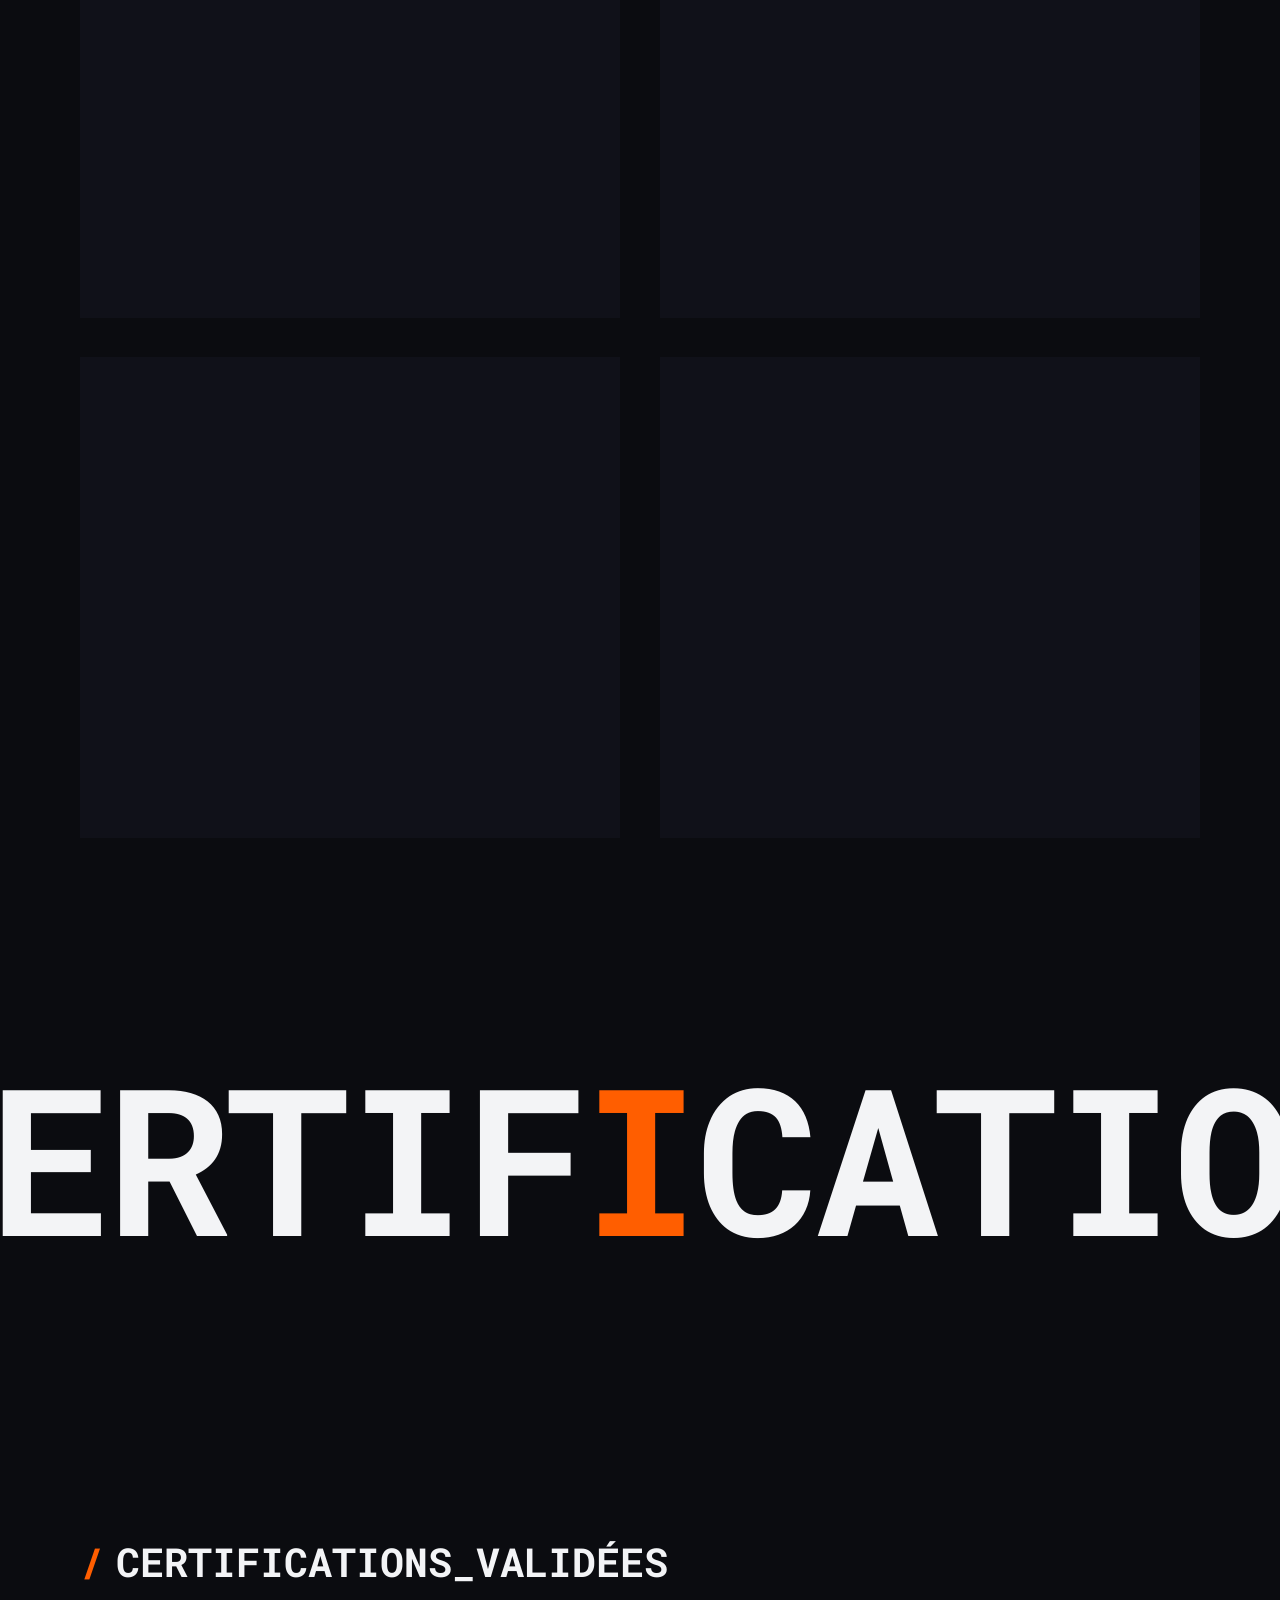
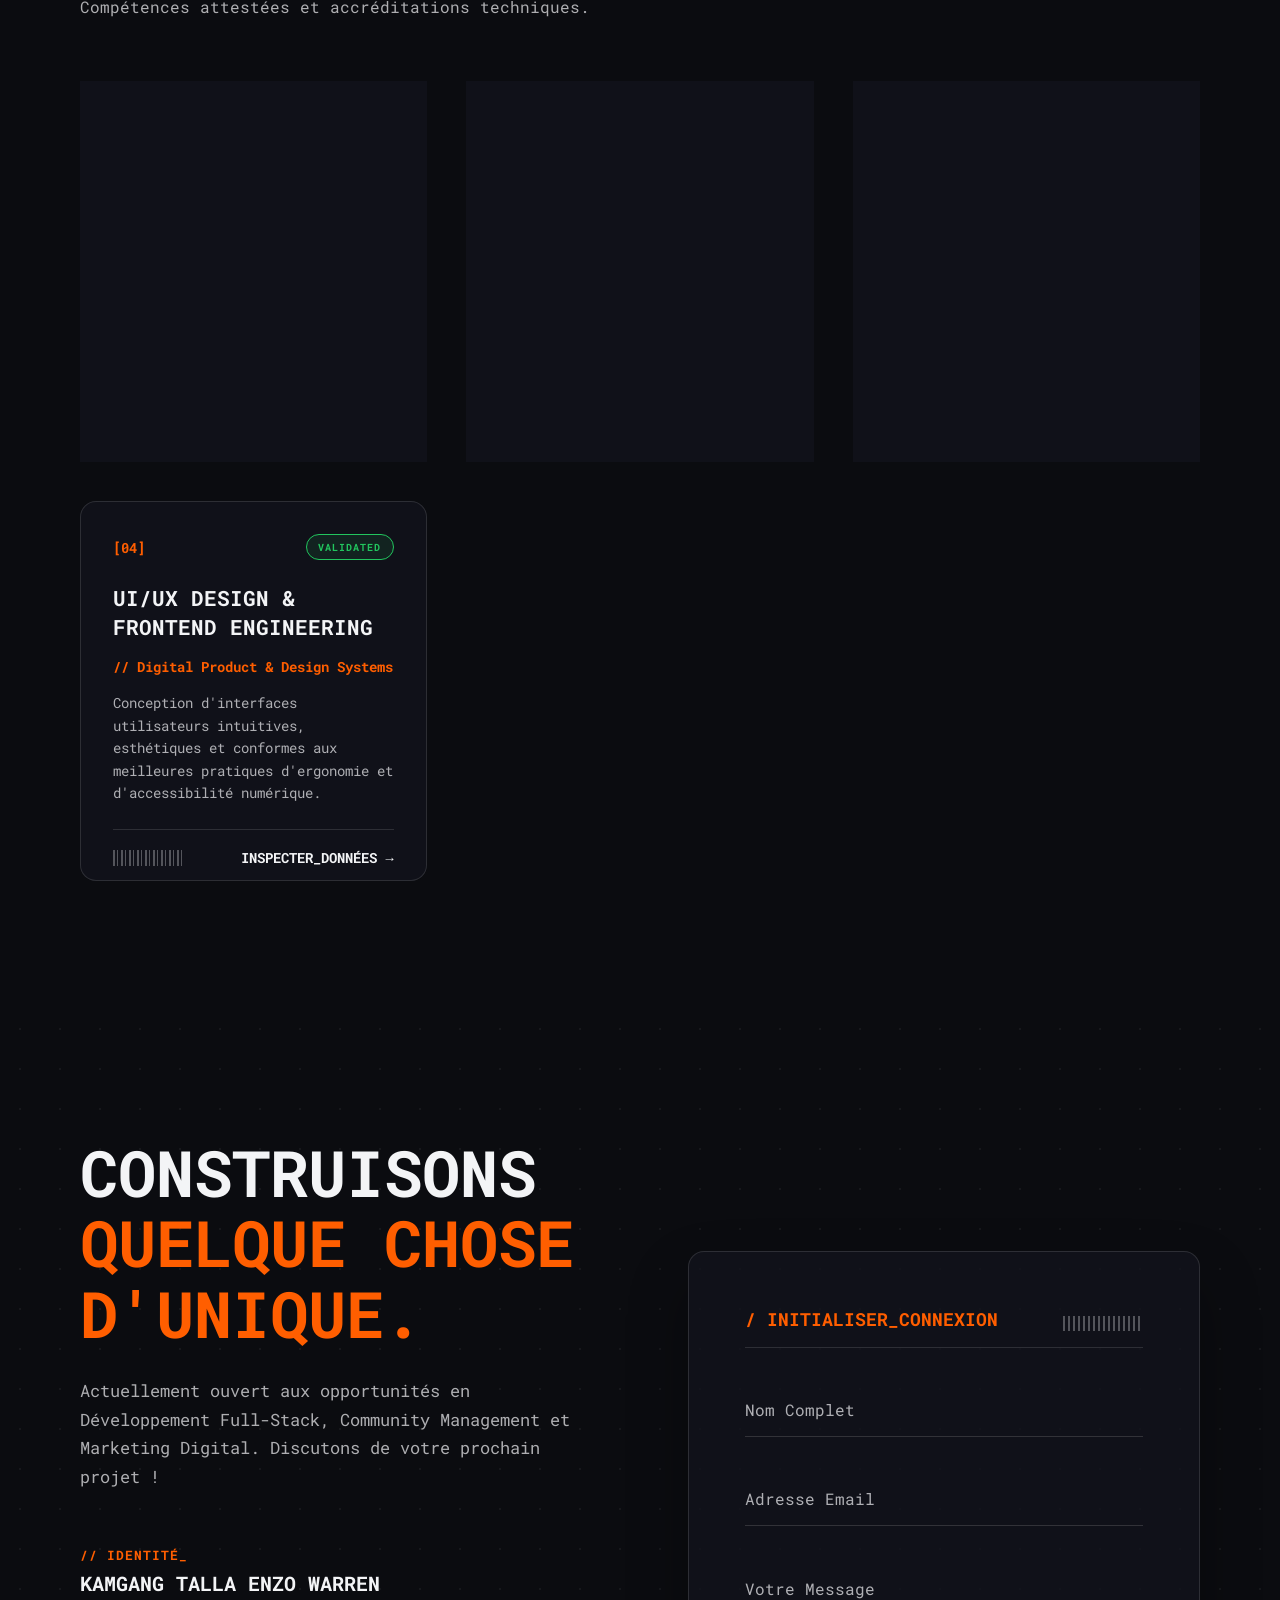
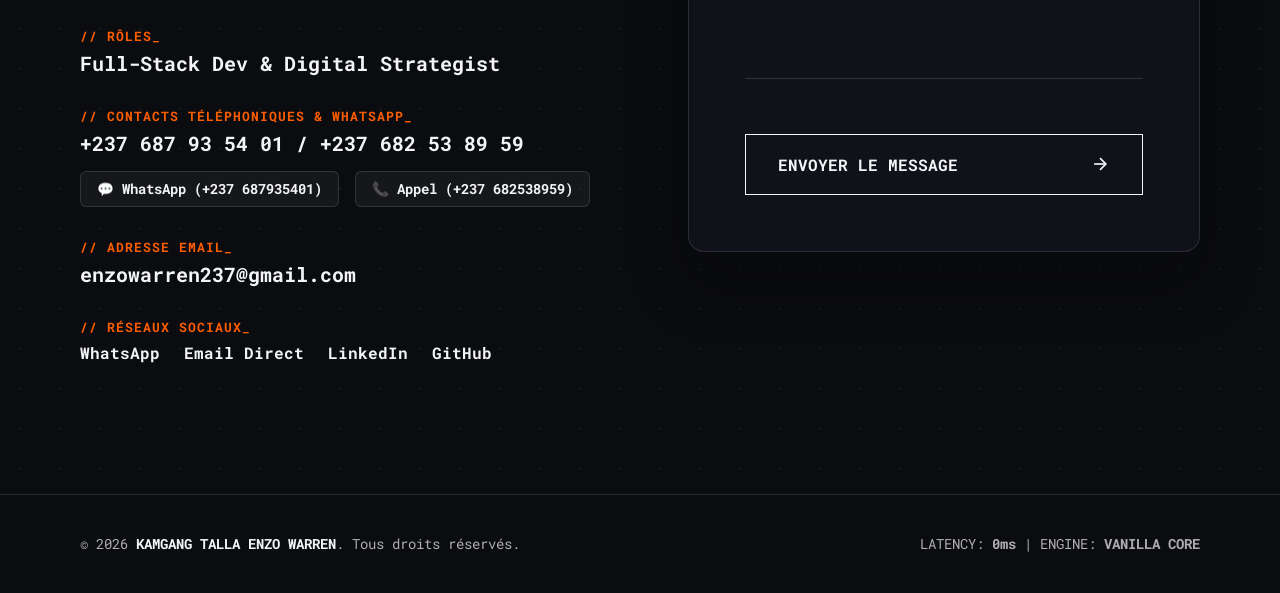
==== commit bbee0031: "fix(seo): ajout du champ mainEntity requis pour ProfilePage dans Schema.org" ====
--- a/index.html
+++ b/index.html
@@ -60,51 +60,11 @@
     "@context": "https://schema.org",
     "@graph": [
       {
-        "@type": "Person",
-        "@id": "https://kamgang-enzo.vercel.app/#person",
-        "name": "KAMGANG TALLA ENZO WARREN",
-        "alternateName": "Enzo Warren",
-        "url": "https://kamgang-enzo.vercel.app/",
-        "image": "https://kamgang-enzo.vercel.app/assets/img/moi.jpg",
-        "jobTitle": "Développeur Full-Stack, Community Manager & Expert Marketing Digital",
-        "email": "mailto:enzowarren237@gmail.com",
-        "telephone": ["+237687935401", "+237682538959"],
-        "nationality": "Cameroonian",
-        "address": {
-          "@type": "PostalAddress",
-          "addressLocality": "Douala",
-          "addressCountry": "CM"
-        },
-        "sameAs": [
-          "https://github.com/Enzo22407",
-          "https://wa.me/237687935401",
-          "https://kamgang-enzo.vercel.app/"
-        ],
-        "knowsAbout": [
-          "Full-Stack Web Development",
-          "React",
-          "Next.js",
-          "Node.js",
-          "TypeScript",
-          "PostgreSQL",
-          "Community Management",
-          "Digital Marketing",
-          "Social Media Strategy",
-          "SEO & SEA",
-          "Meta Ads",
-          "Google Ads",
-          "Growth Hacking"
-        ]
-      },
-      {
         "@type": "WebSite",
         "@id": "https://kamgang-enzo.vercel.app/#website",
         "url": "https://kamgang-enzo.vercel.app/",
         "name": "KAMGANG TALLA ENZO WARREN | Portfolio Développeur & Stratège Digital",
         "description": "Portfolio interactif présentant les projets de développement full-stack et les stratégies de marketing digital de KAMGANG TALLA ENZO WARREN.",
-        "publisher": {
-          "@id": "https://kamgang-enzo.vercel.app/#person"
-        },
         "inLanguage": ["fr-FR", "en-US"]
       },
       {
@@ -115,12 +75,52 @@
         "isPartOf": {
           "@id": "https://kamgang-enzo.vercel.app/#website"
         },
-        "about": {
-          "@id": "https://kamgang-enzo.vercel.app/#person"
-        },
+        "dateCreated": "2026-09-23T12:00:00+01:00",
+        "dateModified": "2026-09-24T09:00:00+01:00",
         "primaryImageOfPage": {
           "@type": "ImageObject",
           "url": "https://kamgang-enzo.vercel.app/assets/img/moi.jpg"
+        },
+        "mainEntity": {
+          "@type": "Person",
+          "@id": "https://kamgang-enzo.vercel.app/#person",
+          "name": "KAMGANG TALLA ENZO WARREN",
+          "alternateName": "Enzo Warren",
+          "url": "https://kamgang-enzo.vercel.app/",
+          "image": "https://kamgang-enzo.vercel.app/assets/img/moi.jpg",
+          "jobTitle": "Développeur Full-Stack, Community Manager & Expert Marketing Digital",
+          "description": "Développeur Full-Stack, Community Manager & Expert Marketing Digital à Douala, Cameroun. Création d'applications web & mobiles et stratégies d'acquisition digitale.",
+          "email": "mailto:enzowarren237@gmail.com",
+          "telephone": ["+237687935401", "+237682538959"],
+          "nationality": {
+            "@type": "Country",
+            "name": "Cameroon"
+          },
+          "address": {
+            "@type": "PostalAddress",
+            "addressLocality": "Douala",
+            "addressCountry": "CM"
+          },
+          "sameAs": [
+            "https://github.com/Enzo22407",
+            "https://wa.me/237687935401",
+            "https://kamgang-enzo.vercel.app/"
+          ],
+          "knowsAbout": [
+            "Full-Stack Web Development",
+            "React",
+            "Next.js",
+            "Node.js",
+            "TypeScript",
+            "PostgreSQL",
+            "Community Management",
+            "Digital Marketing",
+            "Social Media Strategy",
+            "SEO & SEA",
+            "Meta Ads",
+            "Google Ads",
+            "Growth Hacking"
+          ]
         }
       }
     ]
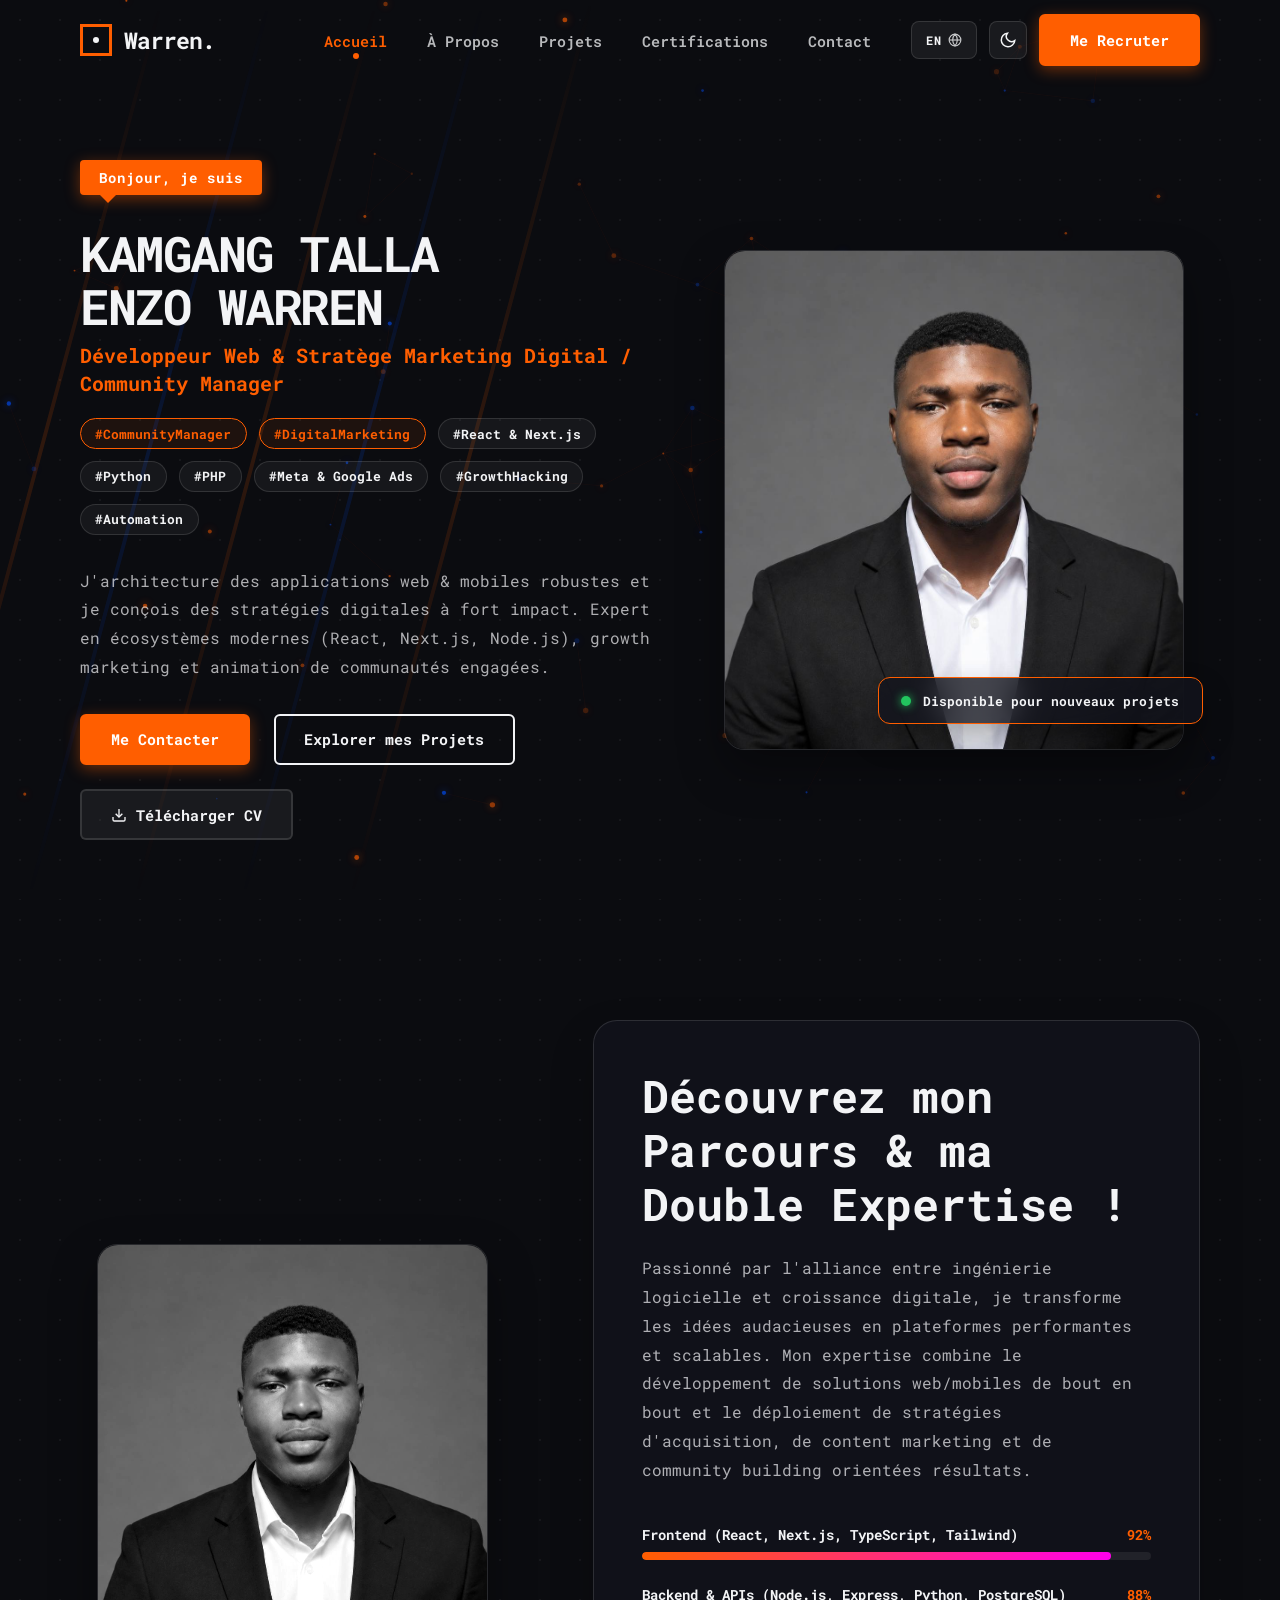
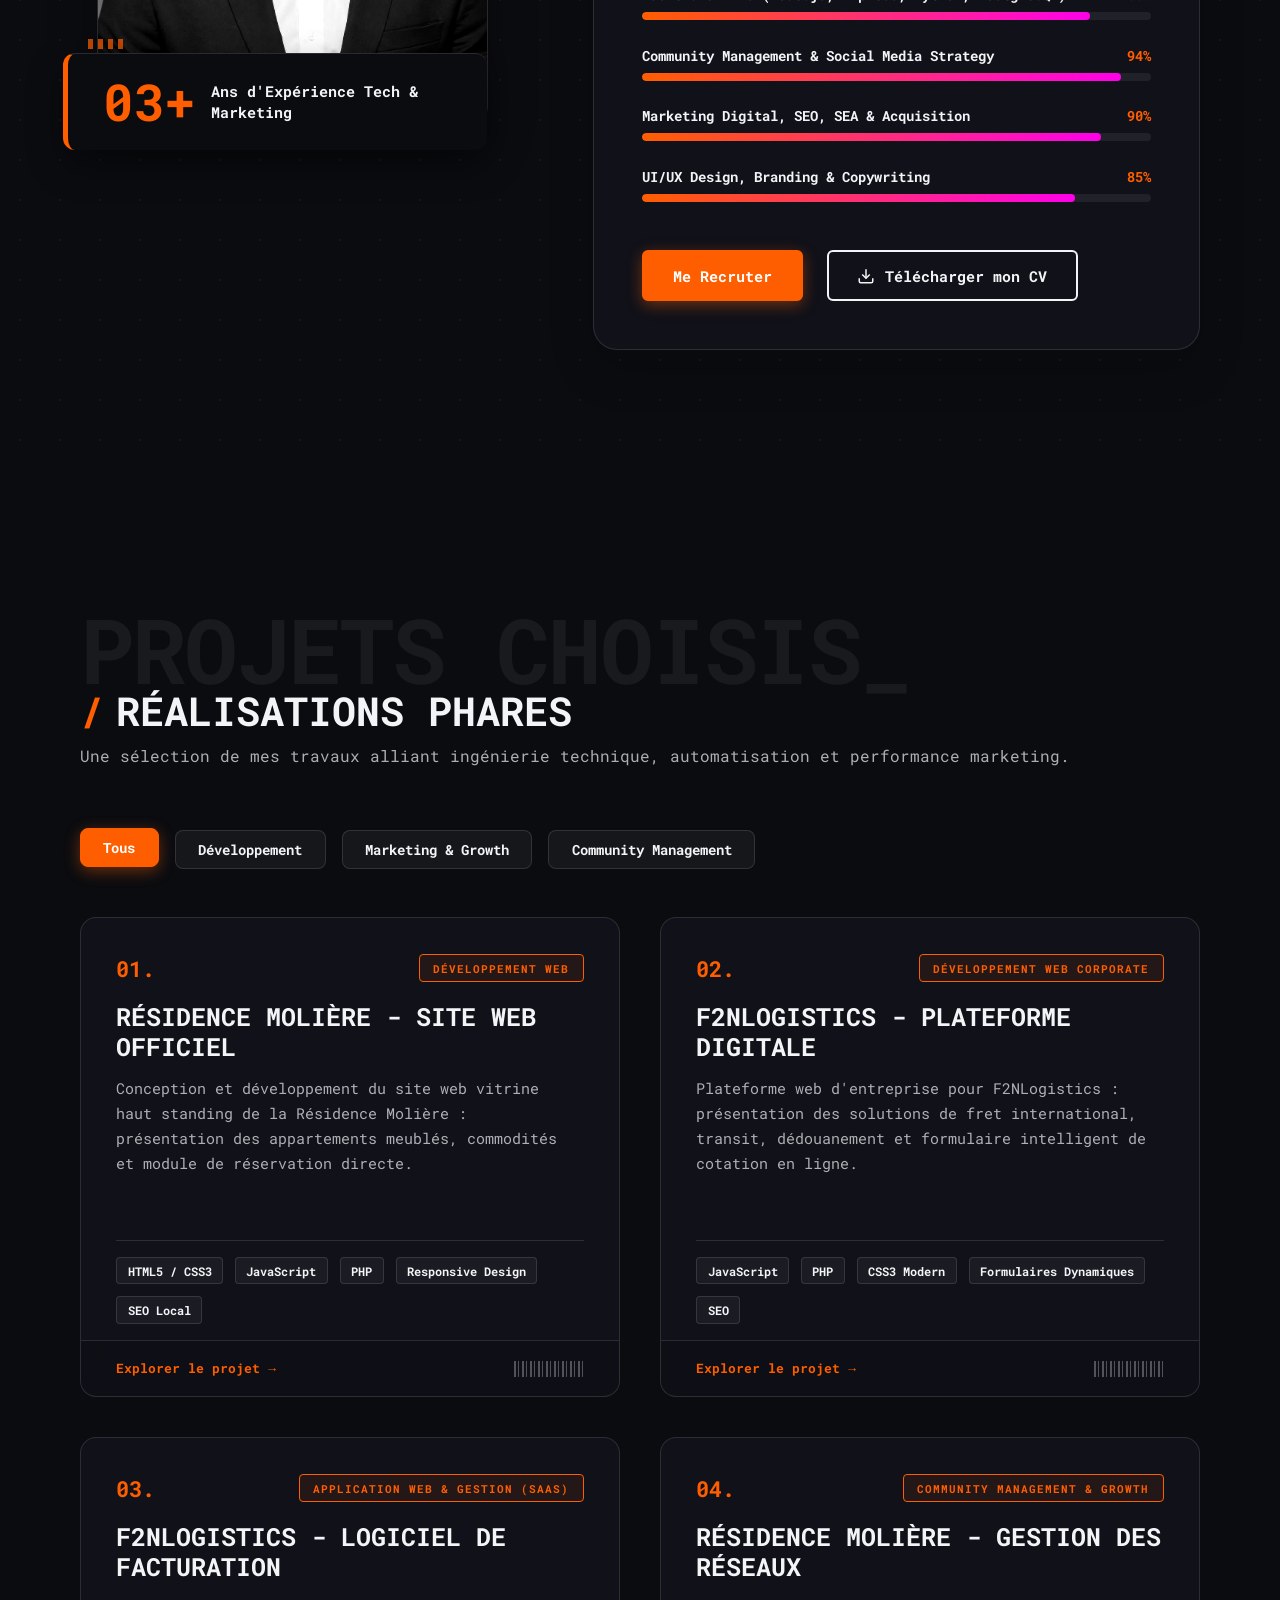
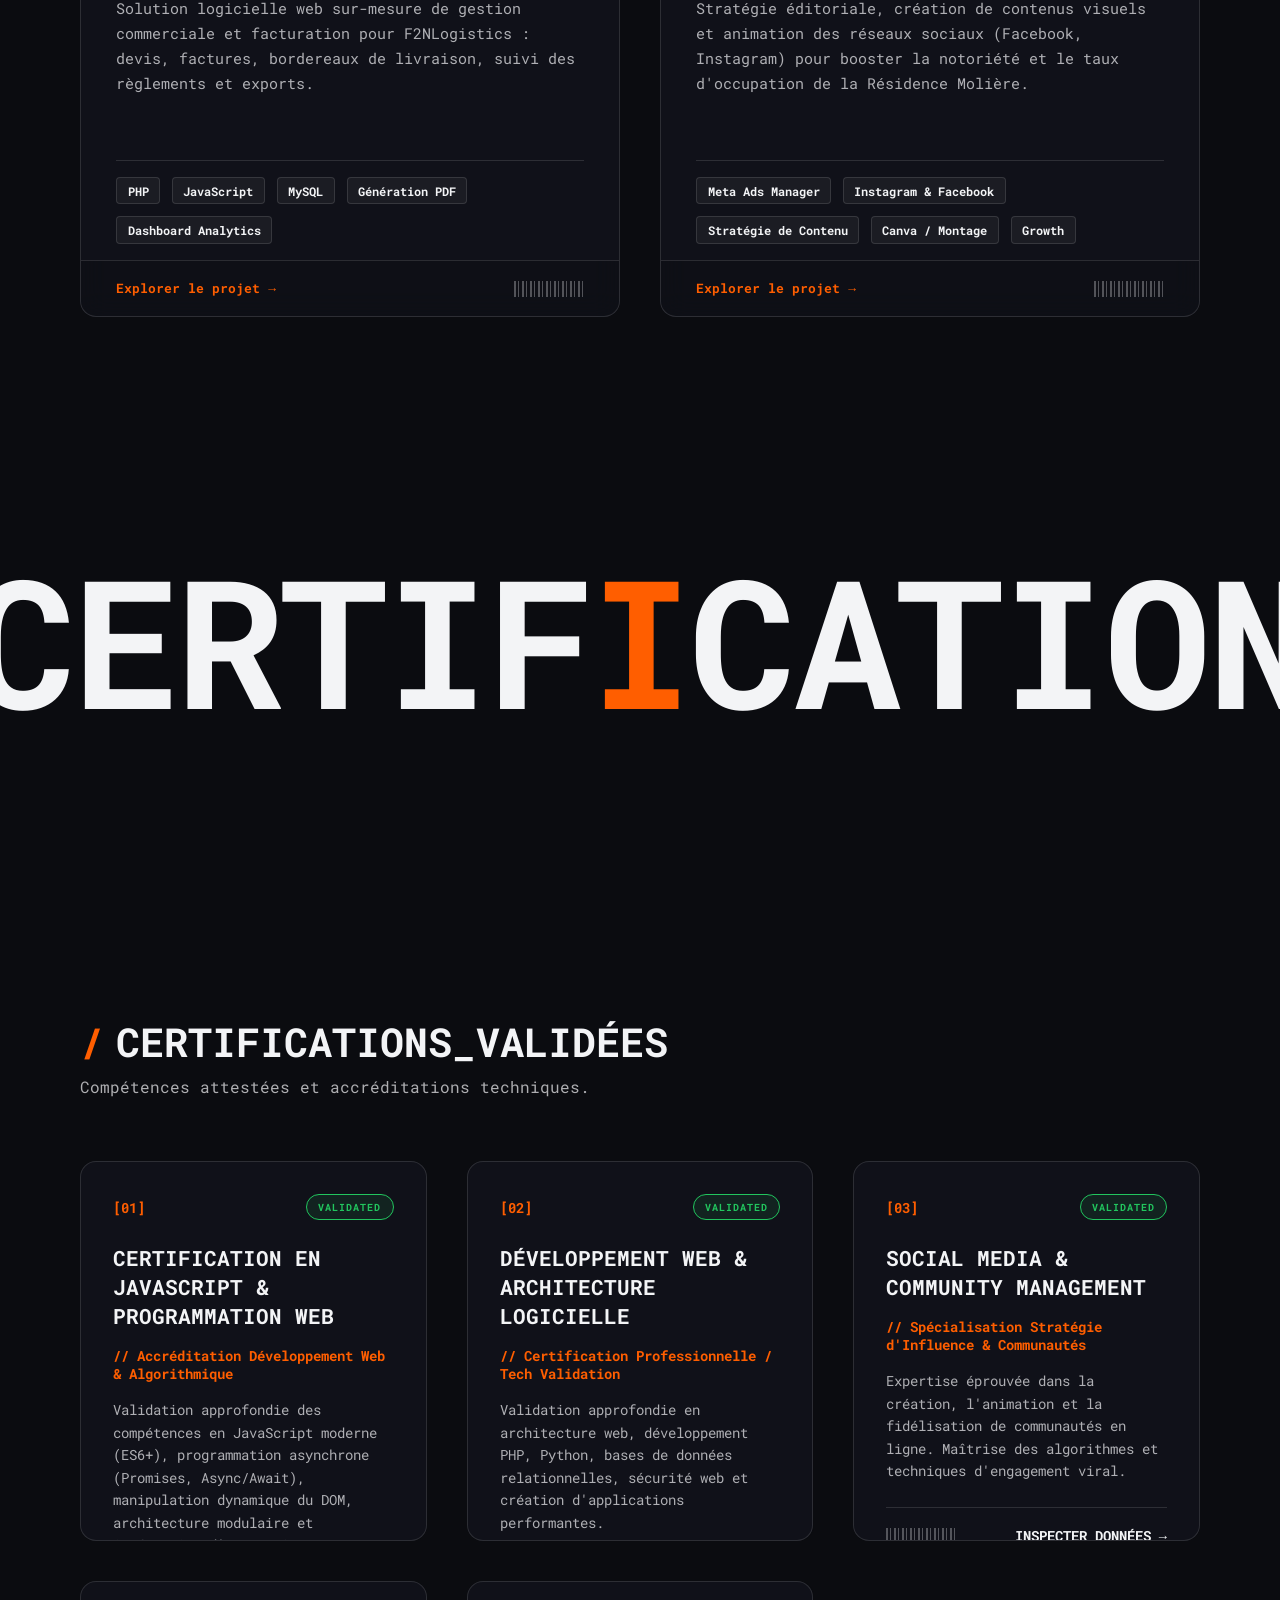
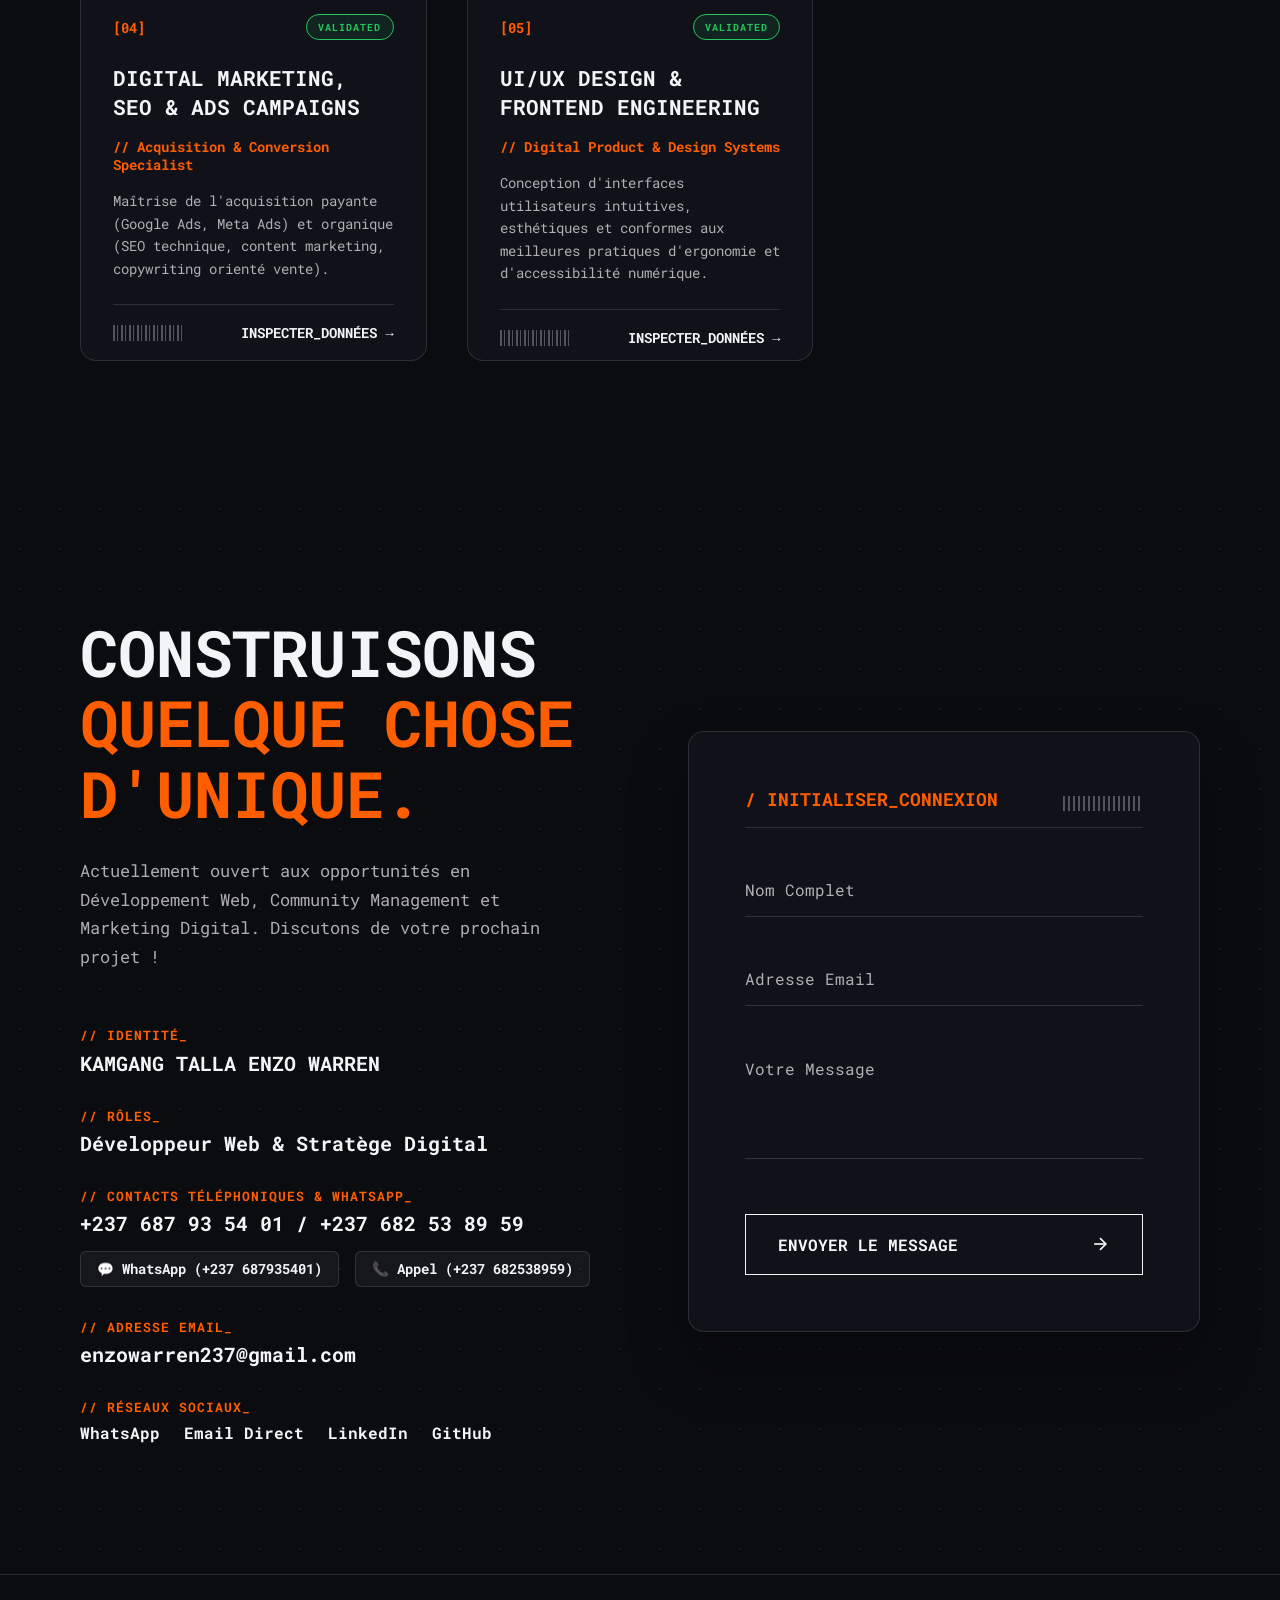
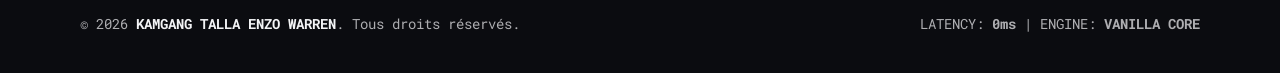
==== commit 071f125d: "feat: mise a jour vers Developpeur Web, ajout hashtags Python et PHP, realisations phares et certifi" ====
--- a/index.html
+++ b/index.html
@@ -8,9 +8,9 @@
   <link rel="preconnect" href="https://fonts.gstatic.com" crossorigin>
 
   <!-- Méta-données Principales & Référencement Naturel (SEO) -->
-  <title>KAMGANG TALLA ENZO WARREN | Développeur Full-Stack & Expert Marketing Digital / Community Manager</title>
-  <meta name="description" content="Portfolio officiel de KAMGANG TALLA ENZO WARREN : Développeur Full-Stack, Community Manager & Expert Marketing Digital au Cameroun. Applications web et acquisition.">
-  <meta name="keywords" content="KAMGANG TALLA ENZO WARREN, Enzo Warren, Développeur Full-Stack Cameroun, Développeur Web Douala, Community Manager Cameroun, Marketing Digital Douala, React Developer, Next.js, Node.js, Meta Ads, Consultant Digital, Growth Hacking Afrique">
+  <title>KAMGANG TALLA ENZO WARREN | Développeur Web & Expert Marketing Digital / Community Manager</title>
+  <meta name="description" content="Portfolio officiel de KAMGANG TALLA ENZO WARREN : Développeur Web, Community Manager & Expert Marketing Digital au Cameroun. Applications web et acquisition.">
+  <meta name="keywords" content="KAMGANG TALLA ENZO WARREN, Enzo Warren, Développeur Web Cameroun, Développeur Web Douala, Community Manager Cameroun, Marketing Digital Douala, JavaScript, Python, PHP, React Developer, Next.js, Node.js, Meta Ads, Consultant Digital, Growth Hacking Afrique">
   <meta name="author" content="KAMGANG TALLA ENZO WARREN">
   <meta name="robots" content="index, follow, max-snippet:-1, max-image-preview:large, max-video-preview:-1">
   <link rel="canonical" href="https://kamgang-enzo.vercel.app/">
@@ -34,8 +34,8 @@
   <meta property="og:type" content="profile">
   <meta property="og:site_name" content="Enzo Warren Portfolio">
   <meta property="og:url" content="https://kamgang-enzo.vercel.app/">
-  <meta property="og:title" content="KAMGANG TALLA ENZO WARREN | Développeur Full-Stack & Stratège Digital">
-  <meta property="og:description" content="Développeur Full-Stack, Community Manager & Expert Marketing Digital. Découvrez mes projets, mes certifications et téléchargez mon CV.">
+  <meta property="og:title" content="KAMGANG TALLA ENZO WARREN | Développeur Web & Stratège Digital">
+  <meta property="og:description" content="Développeur Web, Community Manager & Expert Marketing Digital. Découvrez mes projets, mes certifications et téléchargez mon CV.">
   <meta property="og:image" content="https://kamgang-enzo.vercel.app/assets/img/moi.jpg">
   <meta property="og:image:alt" content="Portrait professionnel de KAMGANG TALLA ENZO WARREN">
   <meta property="og:image:width" content="1040">
@@ -88,8 +88,8 @@
           "alternateName": "Enzo Warren",
           "url": "https://kamgang-enzo.vercel.app/",
           "image": "https://kamgang-enzo.vercel.app/assets/img/moi.jpg",
-          "jobTitle": "Développeur Full-Stack, Community Manager & Expert Marketing Digital",
-          "description": "Développeur Full-Stack, Community Manager & Expert Marketing Digital à Douala, Cameroun. Création d'applications web & mobiles et stratégies d'acquisition digitale.",
+          "jobTitle": "Développeur Web, Community Manager & Expert Marketing Digital",
+          "description": "Développeur Web, Community Manager & Expert Marketing Digital à Douala, Cameroun. Création d'applications web & mobiles et stratégies d'acquisition digitale.",
           "email": "mailto:enzowarren237@gmail.com",
           "telephone": ["+237687935401", "+237682538959"],
           "nationality": {
@@ -107,7 +107,10 @@
             "https://kamgang-enzo.vercel.app/"
           ],
           "knowsAbout": [
-            "Full-Stack Web Development",
+            "Web Development",
+            "JavaScript",
+            "PHP",
+            "Python",
             "React",
             "Next.js",
             "Node.js",
@@ -205,12 +208,14 @@
     <div class="left-content-header">
       <span class="welcome-badge animate-item delay-1" data-i18n="hero_badge">Bonjour, je suis</span>
       <h1 class="hero-name animate-item delay-2">KAMGANG TALLA<br>ENZO WARREN</h1>
-      <h2 class="main-subtitle animate-item delay-3" data-i18n="hero_subtitle">Développeur Full-Stack & Stratège Marketing Digital / Community Manager</h2>
+      <h2 class="main-subtitle animate-item delay-3" data-i18n="hero_subtitle">Développeur Web & Stratège Marketing Digital / Community Manager</h2>
       
       <div class="specialty-tags animate-item delay-4">
         <span class="specialty-tag highlight">#CommunityManager</span>
         <span class="specialty-tag highlight">#DigitalMarketing</span>
         <span class="specialty-tag">#React & Next.js</span>
+        <span class="specialty-tag">#Python</span>
+        <span class="specialty-tag">#PHP</span>
         <span class="specialty-tag">#Meta & Google Ads</span>
         <span class="specialty-tag">#GrowthHacking</span>
         <span class="specialty-tag">#Automation</span>
@@ -237,7 +242,7 @@
     <!-- Visuel 3D Interactif -->
     <div class="right-content-header animate-item delay-6">
       <div class="image-3d-wrapper" id="heroTiltCard">
-        <img src="assets/img/moi.jpg" alt="KAMGANG TALLA ENZO WARREN - Développeur Full-Stack et Expert Marketing Digital Cameroun" class="image-layer">
+        <img src="assets/img/moi.jpg" alt="KAMGANG TALLA ENZO WARREN - Développeur Web et Expert Marketing Digital Cameroun" class="image-layer">
         <div class="floating-status-card">
           <span class="status-dot-pulse"></span>
           <span class="status-text" data-i18n="hero_status">Disponible pour nouveaux projets</span>
@@ -403,7 +408,7 @@
           CONSTRUISONS<br><span class="accent-text">QUELQUE CHOSE D'UNIQUE.</span>
         </h2>
         <p class="contact-desc" data-i18n="contact_desc">
-          Actuellement ouvert aux opportunités en Développement Full-Stack, Community Management et Marketing Digital. Discutons de votre prochain projet !
+          Actuellement ouvert aux opportunités en Développement Web, Community Management et Marketing Digital. Discutons de votre prochain projet !
         </p>
 
         <div class="info-grid">
@@ -414,7 +419,7 @@
 
           <div class="info-block">
             <span class="info-label">// RÔLES_</span>
-            <span class="info-value" data-i18n="contact_role">Full-Stack Dev & Digital Strategist</span>
+            <span class="info-value" data-i18n="contact_role">Développeur Web & Digital Strategist</span>
           </div>
 
           <div class="info-block">
@@ -544,10 +549,10 @@
       </div>
 
       <div class="cv-cards-grid">
-        <!-- Option 1 : Développeur Full-Stack -->
+        <!-- Option 1 : Développeur Web -->
         <div class="cv-card">
           <div class="cv-card-header">
-            <span class="cv-badge tech">TECH / FULL-STACK</span>
+            <span class="cv-badge tech">TECH / DÉVELOPPEMENT WEB</span>
             <div class="cv-format-icon">
               <svg viewBox="0 0 24 24" width="26" height="26" stroke="currentColor" stroke-width="1.8" fill="none">
                 <path d="M14 2H6a2 2 0 0 0-2 2v16a2 2 0 0 0 2 2h12a2 2 0 0 0 2-2V8z"></path>
@@ -558,9 +563,9 @@
               </svg>
             </div>
           </div>
-          <h4 class="cv-card-title" data-i18n="cv_dev_title">CV Développeur Full-Stack</h4>
+          <h4 class="cv-card-title" data-i18n="cv_dev_title">CV Développeur Web</h4>
           <p class="cv-card-desc" data-i18n="cv_dev_desc">
-            Spécialisation Ingénierie Logicielle : React, Next.js, Node.js, TypeScript, PostgreSQL, architectures web & mobiles scalables.
+            Spécialisation Développement Web : JavaScript, PHP, Python, React, architectures web performantes, plateformes sur-mesure et intégration d'APIs.
           </p>
           <div class="cv-card-actions">
             <a href="assets/docs/cv-enzo.pdf" target="_blank" rel="noopener noreferrer" class="cv-action-btn btn-view" data-i18n="cv_action_view">
@@ -570,7 +575,7 @@
               </svg>
               <span>Aperçu</span>
             </a>
-            <a href="assets/docs/cv-enzo.pdf" download="CV-KAMGANG-ENZO-FullStack.pdf" class="cv-action-btn btn-download" data-i18n="cv_action_download">
+            <a href="assets/docs/cv-enzo.pdf" download="CV-KAMGANG-ENZO-Web.pdf" class="cv-action-btn btn-download" data-i18n="cv_action_download">
               <svg viewBox="0 0 24 24" width="16" height="16" stroke="currentColor" stroke-width="2" fill="none">
                 <path d="M21 15v4a2 2 0 0 1-2 2H5a2 2 0 0 1-2-2v-4"></path>
                 <polyline points="7 10 12 15 17 10"></polyline>
